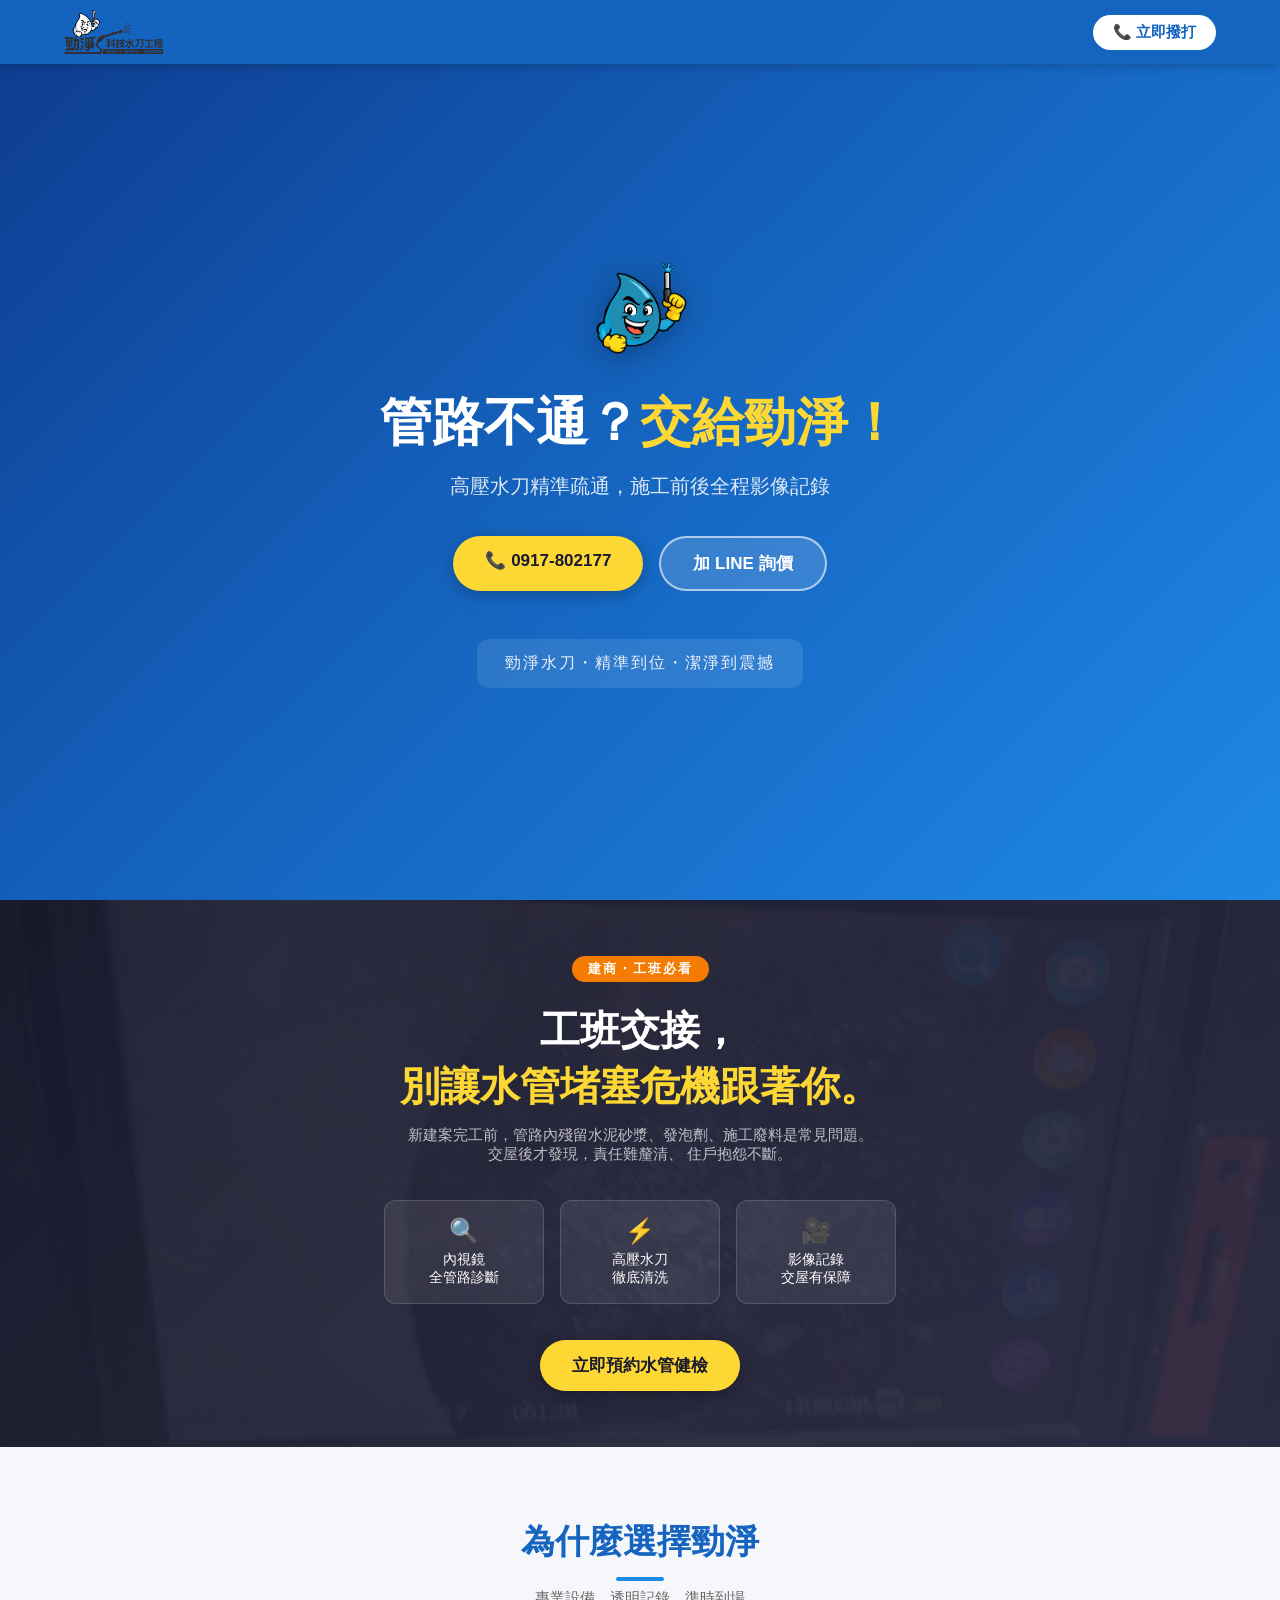
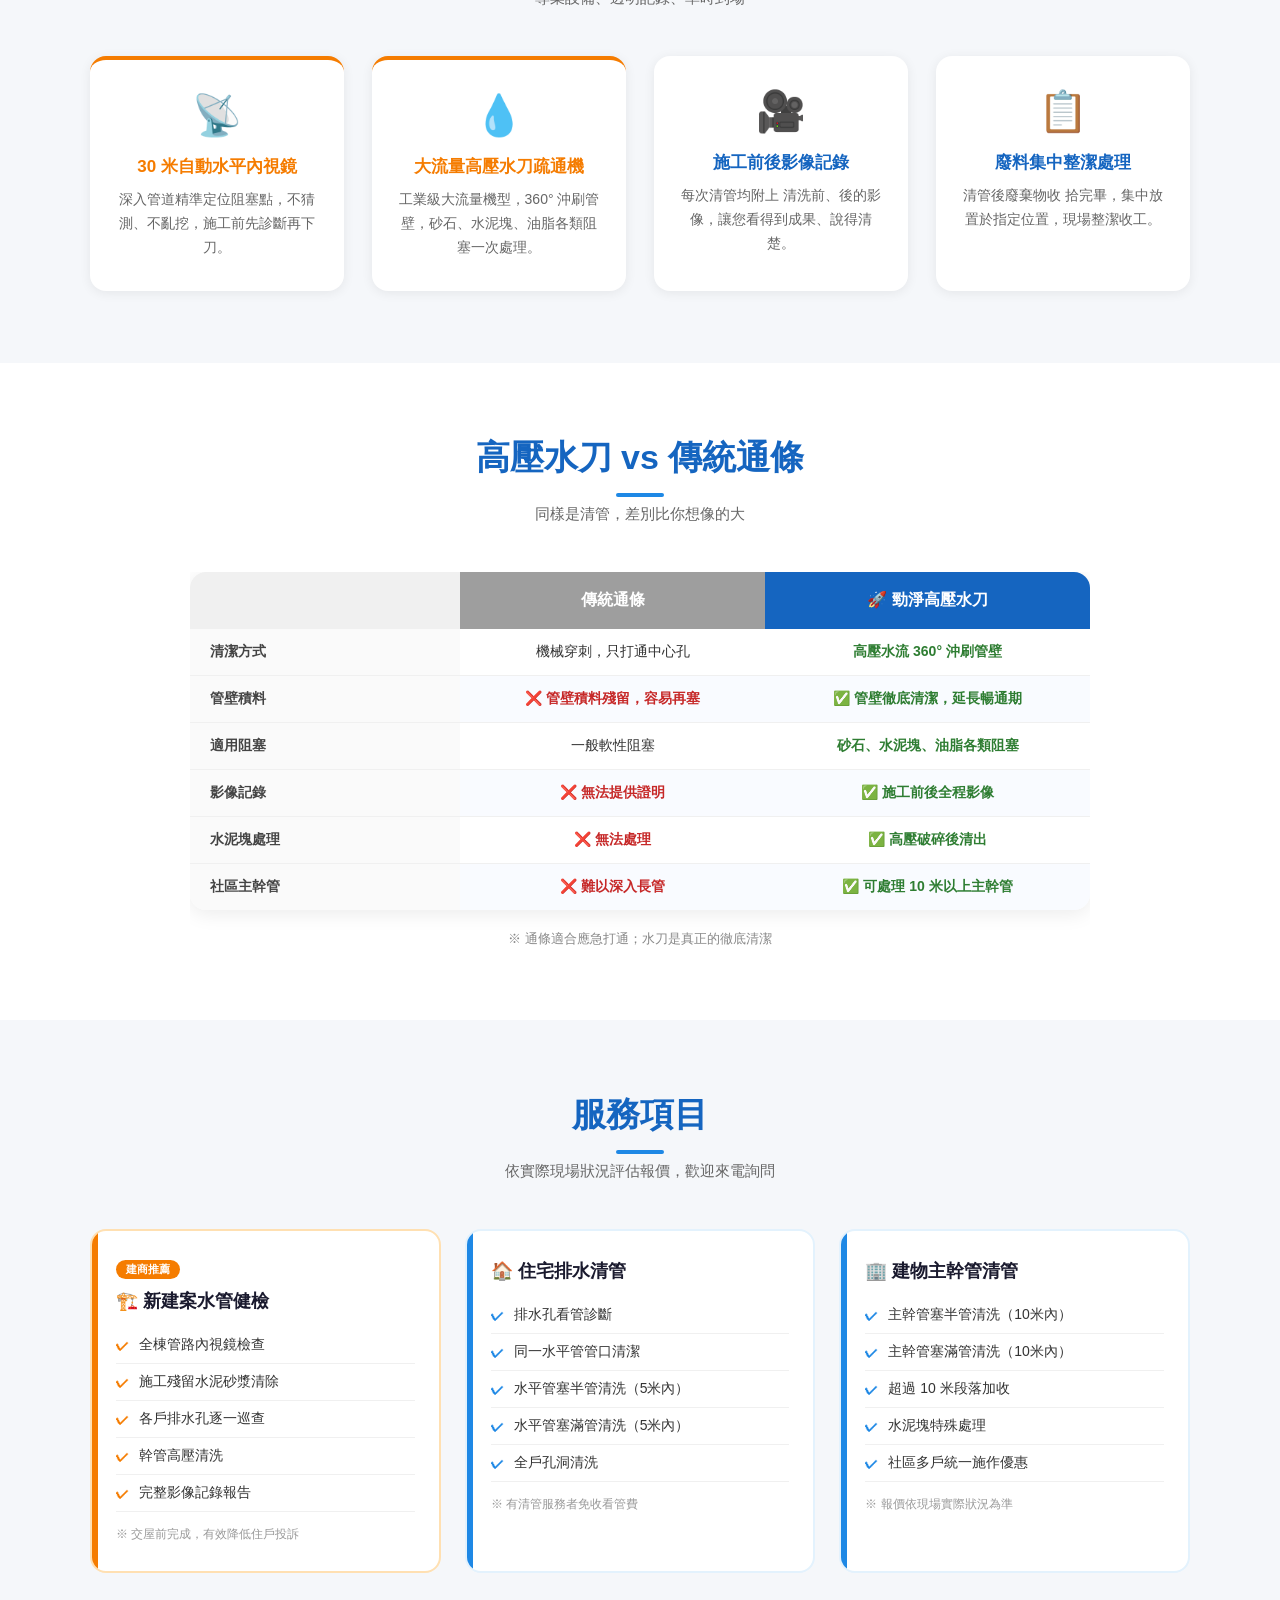
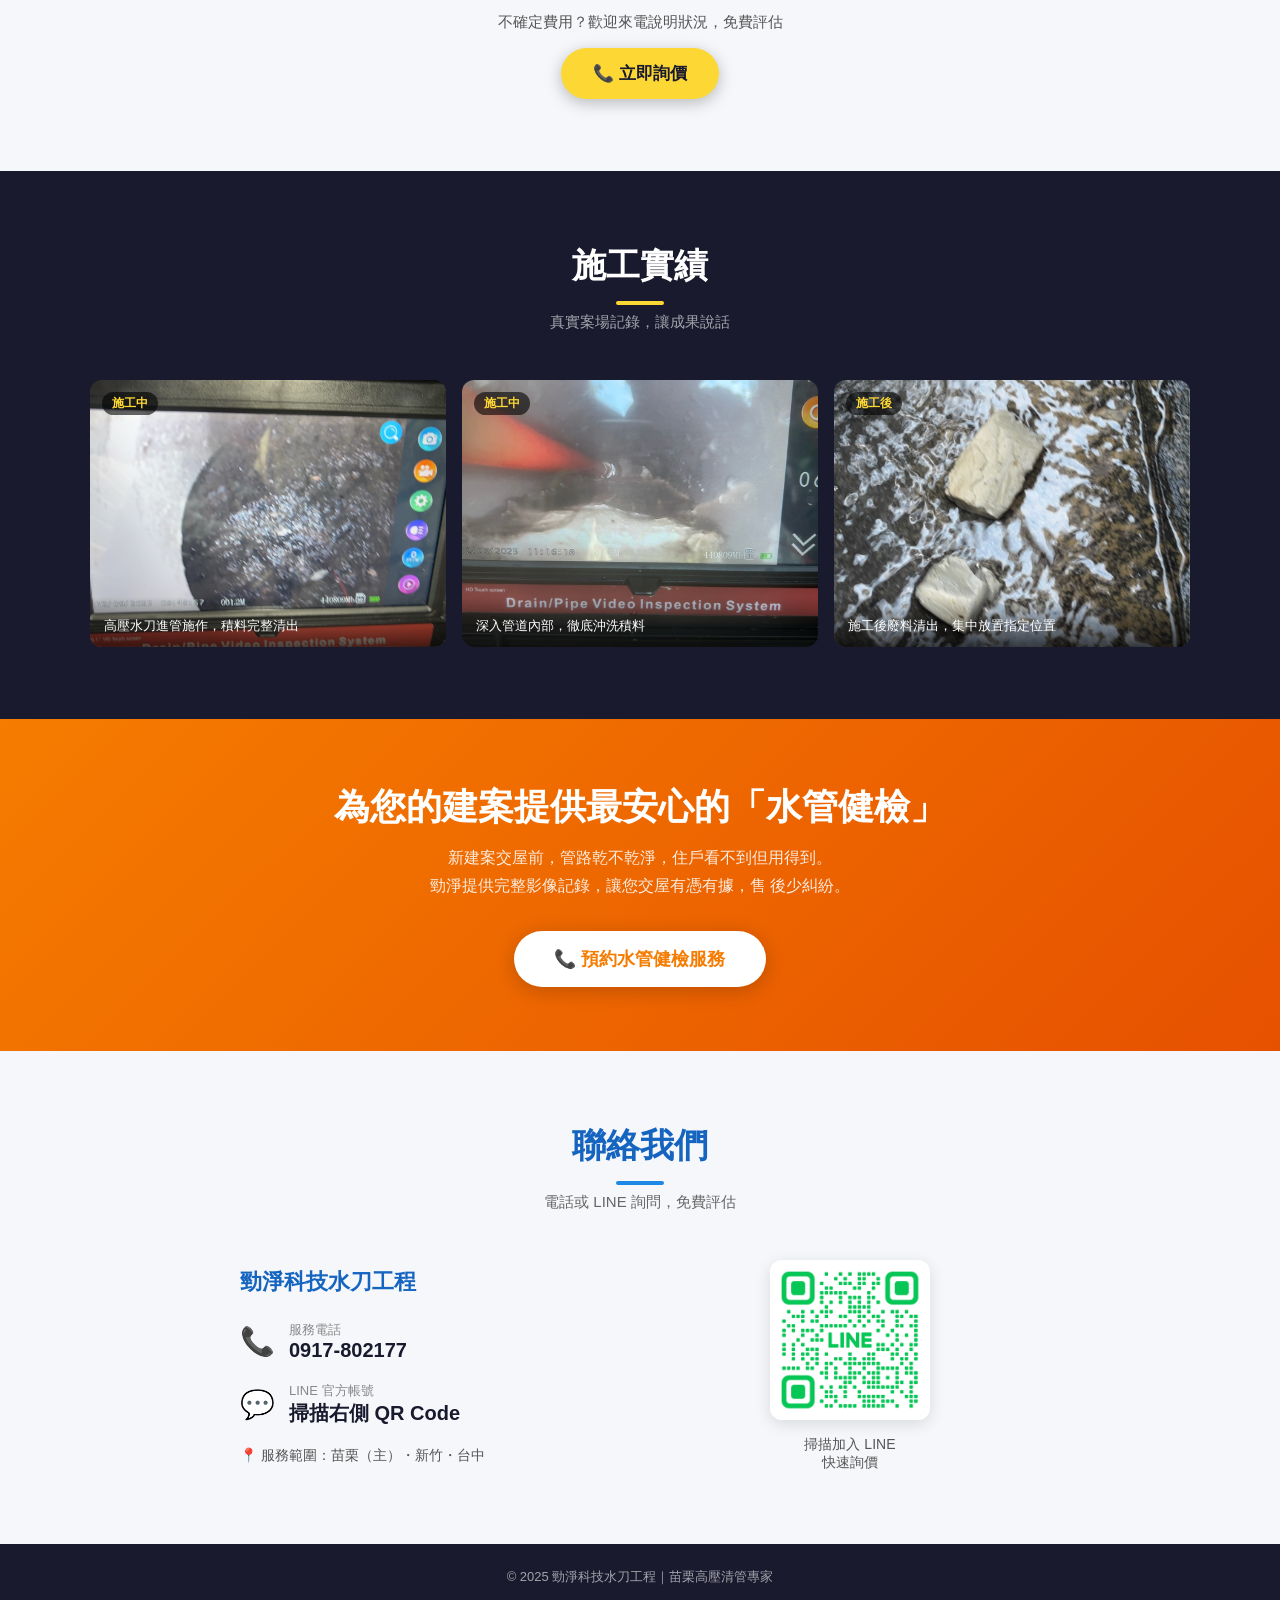
==== index.html @ ba12bff6 "Update index.html" ====
<!DOCTYPE html>
  <html lang="zh-TW">
  <head>
  <meta charset="UTF-8">
  <meta name="viewport" content="width=device-width, initial-scale=1.0">
  <title>勁淨科技水刀工程｜苗栗高壓清管專家</title>
  <meta name="description" content="勁淨科技水刀工程，專業高壓水刀清管服務，服務範圍涵蓋苗栗、新竹、台
  中。施工前後影像記錄，讓您看得到成果。">
  <style>
    * { margin: 0; padding: 0; box-sizing: border-box; }
    :root {
      --blue:   #1565C0;
      --lblue:  #1E88E5;
      --orange: #F57C00;
      --dark:   #1a1a2e;
      --gray:   #f5f7fa;
      --text:   #333;
    }
    body { font-family: '微軟正黑體', 'Microsoft JhengHei', sans-serif; color: var(--text); }
    a { text-decoration: none; color: inherit; }

    /* NAV */
    nav {
      position: fixed; top: 0; width: 100%; z-index: 100;
      background: rgba(21,101,192,0.96);
      display: flex; align-items: center; justify-content: space-between;
      padding: 10px 5%;
      box-shadow: 0 2px 10px rgba(0,0,0,0.2);
    }
    nav img.nav-logo { height: 44px; }
    .nav-cta {
      background: #fff; color: var(--blue);
      font-weight: bold; font-size: 15px;
      padding: 8px 20px; border-radius: 30px;
      transition: all .2s;
    }
    .nav-cta:hover { background: #e3f2fd; }

    /* HERO */
    .hero {
      min-height: 100vh;
      background: linear-gradient(135deg, #0d3b8e 0%, #1565C0 50%, #1E88E5 100%);
      display: flex; align-items: center; justify-content: center;
      text-align: center; padding: 100px 5% 60px;
      position: relative; overflow: hidden;
    }
    .hero-content { position: relative; z-index: 1; }
    .hero img.mascot { width: 130px; margin-bottom: 20px; filter: drop-shadow(0 4px 16px
  rgba(0,0,0,0.3)); }
    .hero h1 { font-size: clamp(28px, 5vw, 52px); color: #fff; line-height: 1.3; margin-bottom: 16px;
  }
    .hero h1 span { color: #FDD835; }
    .hero p.sub { font-size: clamp(15px, 2vw, 20px); color: rgba(255,255,255,0.85); margin-bottom:
  36px; }
    .hero-btns { display: flex; gap: 16px; justify-content: center; flex-wrap: wrap; }
    .btn-primary {
      background: #FDD835; color: #1a1a2e;
      font-size: 17px; font-weight: bold;
      padding: 14px 32px; border-radius: 40px;
      box-shadow: 0 4px 16px rgba(0,0,0,0.25);
      transition: transform .2s;
      display: inline-block;
    }
    .btn-primary:hover { transform: translateY(-2px); }
    .btn-secondary {
      background: rgba(255,255,255,0.15); color: #fff;
      border: 2px solid rgba(255,255,255,0.6);
      font-size: 17px; font-weight: bold;
      padding: 14px 32px; border-radius: 40px;
      backdrop-filter: blur(4px);
      transition: background .2s;
      display: inline-block;
    }
    .btn-secondary:hover { background: rgba(255,255,255,0.25); }
    .slogan-bar {
      margin-top: 48px;
      background: rgba(255,255,255,0.1);
      border-radius: 12px; padding: 14px 28px;
      display: inline-block;
      font-size: 16px; color: rgba(255,255,255,0.9);
      letter-spacing: 2px;
    }

    /* ALERT BANNER */
    .alert-banner {
      background: linear-gradient(135deg, #1a1a2e 0%, #2d2d44 100%);
      padding: 56px 5%;
      text-align: center;
      position: relative; overflow: hidden;
    }
    .alert-banner::before {
      content: '';
      position: absolute; inset: 0;
      background: url('case3.jpg') center/cover no-repeat;
      opacity: 0.06;
    }
    .alert-inner { position: relative; z-index: 1; }
    .alert-tag {
      display: inline-block;
      background: var(--orange); color: #fff;
      font-size: 13px; font-weight: bold;
      padding: 4px 16px; border-radius: 20px;
      letter-spacing: 2px; margin-bottom: 20px;
    }
    .alert-banner h2 { font-size: clamp(22px, 4vw, 40px); color: #fff; line-height: 1.4;
  margin-bottom: 12px; }
    .alert-banner h2 em { color: #FDD835; font-style: normal; }
    .alert-banner p { color: rgba(255,255,255,0.7); font-size: 15px; margin-bottom: 36px; }
    .alert-steps { display: flex; justify-content: center; flex-wrap: wrap; gap: 16px; margin-bottom:
  36px; }
    .alert-step {
      background: rgba(255,255,255,0.08);
      border: 1px solid rgba(255,255,255,0.15);
      border-radius: 12px; padding: 16px 24px;
      color: #fff; font-size: 14px; min-width: 160px;
    }
    .alert-step .step-num { font-size: 24px; margin-bottom: 6px; }

    /* SECTION COMMON */
    section { padding: 72px 5%; }
    .section-title { text-align: center; margin-bottom: 48px; }
    .section-title h2 { font-size: clamp(22px, 3vw, 34px); color: var(--blue); }
    .section-title p { color: #666; margin-top: 8px; font-size: 15px; }
    .section-title h2::after {
      content: ''; display: block;
      width: 48px; height: 4px;
      background: var(--lblue); border-radius: 2px;
      margin: 12px auto 0;
    }

    /* FEATURES */
    .features { background: var(--gray); }
    .feat-grid { display: grid; grid-template-columns: repeat(auto-fit, minmax(220px, 1fr)); gap:
  28px; max-width: 1100px; margin: 0 auto; }
    .feat-card {
      background: #fff; border-radius: 16px;
      padding: 32px 24px; text-align: center;
      box-shadow: 0 2px 12px rgba(0,0,0,0.07);
      transition: transform .2s;
    }
    .feat-card:hover { transform: translateY(-4px); }
    .feat-icon { font-size: 40px; margin-bottom: 16px; }
    .feat-card h3 { font-size: 17px; color: var(--blue); margin-bottom: 10px; }
    .feat-card p { font-size: 14px; color: #666; line-height: 1.7; }
    .feat-card.equip { border-top: 4px solid var(--orange); }
    .feat-card.equip h3 { color: var(--orange); }

    /* COMPARISON */
    .comparison { background: #fff; }
    .compare-wrap { max-width: 900px; margin: 0 auto; overflow-x: auto; }
    .compare-table { width: 100%; border-collapse: collapse; border-radius: 16px; overflow: hidden;
  box-shadow: 0 4px 20px rgba(0,0,0,0.08); }
    .compare-table th { padding: 18px 20px; font-size: 16px; text-align: center; }
    .compare-table th:first-child { background: #f0f0f0; color: #555; width: 30%; }
    .compare-table th.th-old { background: #9E9E9E; color: #fff; }
    .compare-table th.th-new { background: var(--blue); color: #fff; }
    .compare-table td { padding: 14px 20px; font-size: 14px; text-align: center; border-bottom: 1px
  solid #f0f0f0; }
    .compare-table td:first-child { text-align: left; font-weight: bold; color: #444; background:
  #fafafa; }
    .compare-table tr:last-child td { border-bottom: none; }
    .compare-table tr:nth-child(even) td:not(:first-child) { background: #f9fbff; }
    .badge-bad  { color: #c62828; font-weight: bold; }
    .badge-good { color: #2e7d32; font-weight: bold; }
    .compare-note { text-align: center; margin-top: 20px; font-size: 13px; color: #888; }

    /* SERVICES */
    .services { background: var(--gray); }
    .svc-grid { display: grid; grid-template-columns: repeat(auto-fit, minmax(280px, 1fr)); gap: 24px;
   max-width: 1100px; margin: 0 auto; }
    .svc-card {
      background: #fff;
      border: 2px solid #e3f2fd; border-radius: 16px;
      padding: 28px 24px; position: relative; overflow: hidden;
    }
    .svc-card::before {
      content: ''; position: absolute; top: 0; left: 0;
      width: 6px; height: 100%; background: var(--lblue);
    }
    .svc-card.highlight::before { background: var(--orange); }
    .svc-card.highlight { border-color: #ffe0b2; }
    .svc-badge { display: inline-block; background: var(--orange); color: #fff; font-size: 11px;
  font-weight: bold; padding: 2px 10px; border-radius: 10px; margin-bottom: 10px; }
    .svc-card h3 { font-size: 18px; color: var(--dark); margin-bottom: 14px; }
    .svc-item { display: flex; align-items: center; gap: 10px; padding: 9px 0; border-bottom: 1px
  solid #f0f0f0; font-size: 14px; }
    .svc-item:last-child { border-bottom: none; }
    .svc-item::before { content: '✔'; color: var(--lblue); font-size: 13px; flex-shrink: 0; }
    .svc-card.highlight .svc-item::before { color: var(--orange); }
    .svc-note { font-size: 12px; color: #999; margin-top: 14px; }
    .svc-cta { margin-top: 40px; text-align: center; }
    .svc-cta p { color: #555; margin-bottom: 16px; font-size: 15px; }

    /* GALLERY */
    .gallery { background: var(--dark); }
    .gallery .section-title h2 { color: #fff; }
    .gallery .section-title p { color: rgba(255,255,255,0.6); }
    .gallery .section-title h2::after { background: #FDD835; }
    .gallery-grid { display: grid; grid-template-columns: repeat(auto-fit, minmax(280px, 1fr)); gap:
  16px; max-width: 1100px; margin: 0 auto; }
    .gallery-item { border-radius: 12px; overflow: hidden; position: relative; aspect-ratio: 4/3; }
    .gallery-item img { width: 100%; height: 100%; object-fit: cover; transition: transform .3s; }
    .gallery-item:hover img { transform: scale(1.04); }
    .gallery-label { position: absolute; top: 12px; left: 12px; background: rgba(0,0,0,0.6); color:
  #FDD835; font-size: 12px; font-weight: bold; padding: 3px 10px; border-radius: 12px; }
    .gallery-caption { position: absolute; bottom: 0; left: 0; right: 0; background:
  linear-gradient(transparent, rgba(0,0,0,0.72)); color: #fff; font-size: 13px; padding: 20px 14px
  12px; }

    /* BUILDER CTA */
    .builder-cta { background: linear-gradient(135deg, var(--orange) 0%, #E65100 100%); padding: 64px
  5%; text-align: center; }
    .builder-cta h2 { font-size: clamp(22px, 3vw, 36px); color: #fff; margin-bottom: 12px; }
    .builder-cta p { color: rgba(255,255,255,0.88); font-size: 16px; margin-bottom: 32px; line-height:
   1.7; }
    .btn-white { background: #fff; color: var(--orange); font-size: 18px; font-weight: bold; padding:
  16px 40px; border-radius: 40px; box-shadow: 0 4px 20px rgba(0,0,0,0.2); transition: transform .2s;
  display: inline-block; }
    .btn-white:hover { transform: translateY(-2px); }

    /* CONTACT */
    .contact { background: var(--gray); }
    .contact-wrap { max-width: 800px; margin: 0 auto; display: grid; grid-template-columns: 1fr 1fr;
  gap: 40px; align-items: center; }
    .contact-info h3 { font-size: 22px; color: var(--blue); margin-bottom: 24px; }
    .contact-row { display: flex; align-items: center; gap: 14px; margin-bottom: 20px; }
    .contact-icon { font-size: 28px; }
    .contact-label { font-size: 13px; color: #888; }
    .contact-value { font-size: 20px; font-weight: bold; color: var(--dark); }
    .contact-area { font-size: 14px; color: #555; margin-top: 4px; }
    .qr-box { text-align: center; }
    .qr-box img { width: 160px; border: 4px solid #fff; border-radius: 12px; box-shadow: 0 4px 16px
  rgba(0,0,0,0.12); }
    .qr-box p { margin-top: 12px; font-size: 14px; color: #555; }

    /* FOOTER */
    footer { background: var(--dark); color: rgba(255,255,255,0.6); text-align: center; padding: 24px
  5%; font-size: 13px; }

    @media (max-width: 600px) {
      .contact-wrap { grid-template-columns: 1fr; text-align: center; }
      .contact-row { justify-content: center; }
      .alert-steps { flex-direction: column; align-items: center; }
    }
  </style>
  </head>
  <body>

  <nav>
    <img src="logo.png" alt="勁淨科技" class="nav-logo">
    <a href="tel:0917802177" class="nav-cta">📞 立即撥打</a>
  </nav>

  <section class="hero">
    <div class="hero-content">
      <img src="mascot.png" alt="勁淨吉祥物" class="mascot">
      <h1>管路不通？<span>交給勁淨！</span></h1>
      <p class="sub">高壓水刀精準疏通，施工前後全程影像記錄</p>
      <div class="hero-btns">
        <a href="tel:0917802177" class="btn-primary">📞 0917-802177</a>
        <a href="https://line.me/ti/p/~@jinjing" class="btn-secondary">加 LINE 詢價</a>
      </div>
      <div class="slogan-bar">勁淨水刀・精準到位・潔淨到震撼</div>
    </div>
  </section>

  <div class="alert-banner">
    <div class="alert-inner">
      <div class="alert-tag">建商・工班必看</div>
      <h2>工班交接，<br><em>別讓水管堵塞危機跟著你。</em></h2>
      <p>新建案完工前，管路內殘留水泥砂漿、發泡劑、施工廢料是常見問題。<br>交屋後才發現，責任難釐清、
  住戶抱怨不斷。</p>
      <div class="alert-steps">
        <div class="alert-step"><div class="step-num">🔍</div><div>內視鏡<br>全管路診斷</div></div>
        <div class="alert-step"><div class="step-num">⚡</div><div>高壓水刀<br>徹底清洗</div></div>
        <div class="alert-step"><div class="step-num">🎥</div><div>影像記錄<br>交屋有保障</div></div>
      </div>
      <a href="tel:0917802177" class="btn-primary">立即預約水管健檢</a>
    </div>
  </div>

  <section class="features">
    <div class="section-title"><h2>為什麼選擇勁淨</h2><p>專業設備、透明記錄、準時到場</p></div>
    <div class="feat-grid">
      <div class="feat-card equip"><div class="feat-icon">📡</div><h3>30
  米自動水平內視鏡</h3><p>深入管道精準定位阻塞點，不猜測、不亂挖，施工前先診斷再下刀。</p></div>
      <div class="feat-card equip"><div
  class="feat-icon">💧</div><h3>大流量高壓水刀疏通機</h3><p>工業級大流量機型，360°
  沖刷管壁，砂石、水泥塊、油脂各類阻塞一次處理。</p></div>
      <div class="feat-card"><div class="feat-icon">🎥</div><h3>施工前後影像記錄</h3><p>每次清管均附上
  清洗前、後的影像，讓您看得到成果、說得清楚。</p></div>
      <div class="feat-card"><div class="feat-icon">📋</div><h3>廢料集中整潔處理</h3><p>清管後廢棄物收
  拾完畢，集中放置於指定位置，現場整潔收工。</p></div>
    </div>
  </section>

  <section class="comparison">
    <div class="section-title"><h2>高壓水刀 vs 傳統通條</h2><p>同樣是清管，差別比你想像的大</p></div>
    <div class="compare-wrap">
      <table class="compare-table">
        <thead>
          <tr><th></th><th class="th-old">傳統通條</th><th class="th-new">🚀 勁淨高壓水刀</th></tr>
        </thead>
        <tbody>
          <tr><td>清潔方式</td><td>機械穿刺，只打通中心孔</td><td class="badge-good">高壓水流 360°
  沖刷管壁</td></tr>
          <tr><td>管壁積料</td><td class="badge-bad">❌ 管壁積料殘留，容易再塞</td><td
  class="badge-good">✅ 管壁徹底清潔，延長暢通期</td></tr>
          <tr><td>適用阻塞</td><td>一般軟性阻塞</td><td
  class="badge-good">砂石、水泥塊、油脂各類阻塞</td></tr>
          <tr><td>影像記錄</td><td class="badge-bad">❌ 無法提供證明</td><td class="badge-good">✅
  施工前後全程影像</td></tr>
          <tr><td>水泥塊處理</td><td class="badge-bad">❌ 無法處理</td><td class="badge-good">✅
  高壓破碎後清出</td></tr>
          <tr><td>社區主幹管</td><td class="badge-bad">❌ 難以深入長管</td><td class="badge-good">✅
  可處理 10 米以上主幹管</td></tr>
        </tbody>
      </table>
      <p class="compare-note">※ 通條適合應急打通；水刀是真正的徹底清潔</p>
    </div>
  </section>

  <section class="services">
    <div class="section-title"><h2>服務項目</h2><p>依實際現場狀況評估報價，歡迎來電詢問</p></div>
    <div class="svc-grid">
      <div class="svc-card highlight">
        <div class="svc-badge">建商推薦</div>
        <h3>🏗️ 新建案水管健檢</h3>
        <div class="svc-item">全棟管路內視鏡檢查</div>
        <div class="svc-item">施工殘留水泥砂漿清除</div>
        <div class="svc-item">各戶排水孔逐一巡查</div>
        <div class="svc-item">幹管高壓清洗</div>
        <div class="svc-item">完整影像記錄報告</div>
        <p class="svc-note">※ 交屋前完成，有效降低住戶投訴</p>
      </div>
      <div class="svc-card">
        <h3>🏠 住宅排水清管</h3>
        <div class="svc-item">排水孔看管診斷</div>
        <div class="svc-item">同一水平管管口清潔</div>
        <div class="svc-item">水平管塞半管清洗（5米內）</div>
        <div class="svc-item">水平管塞滿管清洗（5米內）</div>
        <div class="svc-item">全戶孔洞清洗</div>
        <p class="svc-note">※ 有清管服務者免收看管費</p>
      </div>
      <div class="svc-card">
        <h3>🏢 建物主幹管清管</h3>
        <div class="svc-item">主幹管塞半管清洗（10米內）</div>
        <div class="svc-item">主幹管塞滿管清洗（10米內）</div>
        <div class="svc-item">超過 10 米段落加收</div>
        <div class="svc-item">水泥塊特殊處理</div>
        <div class="svc-item">社區多戶統一施作優惠</div>
        <p class="svc-note">※ 報價依現場實際狀況為準</p>
      </div>
    </div>
    <div class="svc-cta">
      <p>不確定費用？歡迎來電說明狀況，免費評估</p>
      <a href="tel:0917802177" class="btn-primary">📞 立即詢價</a>
    </div>
  </section>

  <section class="gallery">
    <div class="section-title"><h2>施工實績</h2><p>真實案場記錄，讓成果說話</p></div>
    <div class="gallery-grid">
      <div class="gallery-item"><img src="case3.jpg" alt="高壓清管施工"><div
  class="gallery-label">施工中</div><div
  class="gallery-caption">高壓水刀進管施作，積料完整清出</div></div>
      <div class="gallery-item"><img src="case4.jpg" alt="管道施工"><div
  class="gallery-label">施工中</div><div
  class="gallery-caption">深入管道內部，徹底沖洗積料</div></div>
      <div class="gallery-item"><img src="case5.jpg" alt="清出廢料"><div
  class="gallery-label">施工後</div><div
  class="gallery-caption">施工後廢料清出，集中放置指定位置</div></div>
    </div>
  </section>

  <div class="builder-cta">
    <h2>為您的建案提供最安心的「水管健檢」</h2>
    <p>新建案交屋前，管路乾不乾淨，住戶看不到但用得到。<br>勁淨提供完整影像記錄，讓您交屋有憑有據，售
  後少糾紛。</p>
    <a href="tel:0917802177" class="btn-white">📞 預約水管健檢服務</a>
  </div>

  <section class="contact">
    <div class="section-title"><h2>聯絡我們</h2><p>電話或 LINE 詢問，免費評估</p></div>
    <div class="contact-wrap">
      <div class="contact-info">
        <h3>勁淨科技水刀工程</h3>
        <div class="contact-row"><div class="contact-icon">📞</div><div><div
  class="contact-label">服務電話</div><a href="tel:0917802177"><div
  class="contact-value">0917-802177</div></a></div></div>
        <div class="contact-row"><div class="contact-icon">💬</div><div><div
  class="contact-label">LINE 官方帳號</div><div class="contact-value">掃描右側 QR
  Code</div></div></div>
        <div class="contact-area">📍 服務範圍：苗栗（主）・新竹・台中</div>
      </div>
      <div class="qr-box">
        <img src="line_qr.png" alt="LINE QR Code">
        <p>掃描加入 LINE<br>快速詢價</p>
      </div>
    </div>
  </section>

  <footer>
    <p>© 2025 勁淨科技水刀工程｜苗栗高壓清管專家</p>
  </footer>

  </body>
  </html>
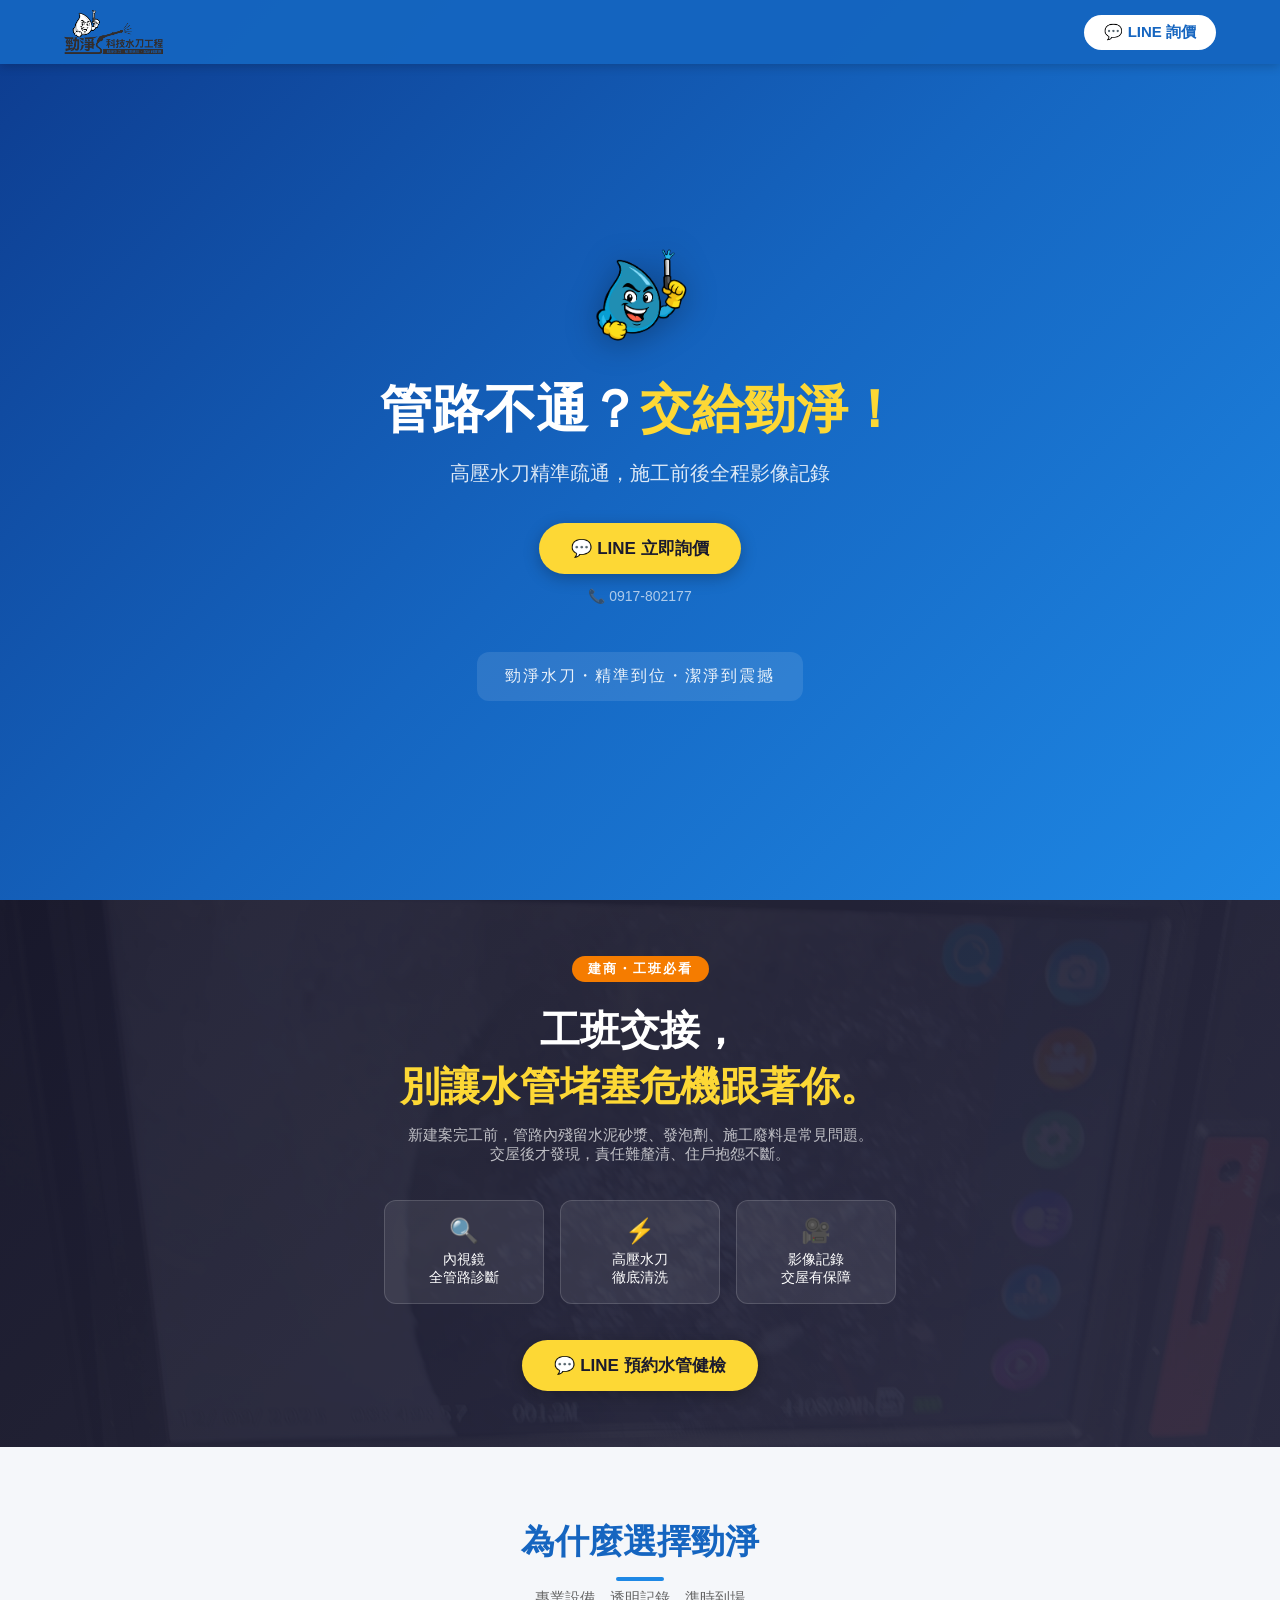
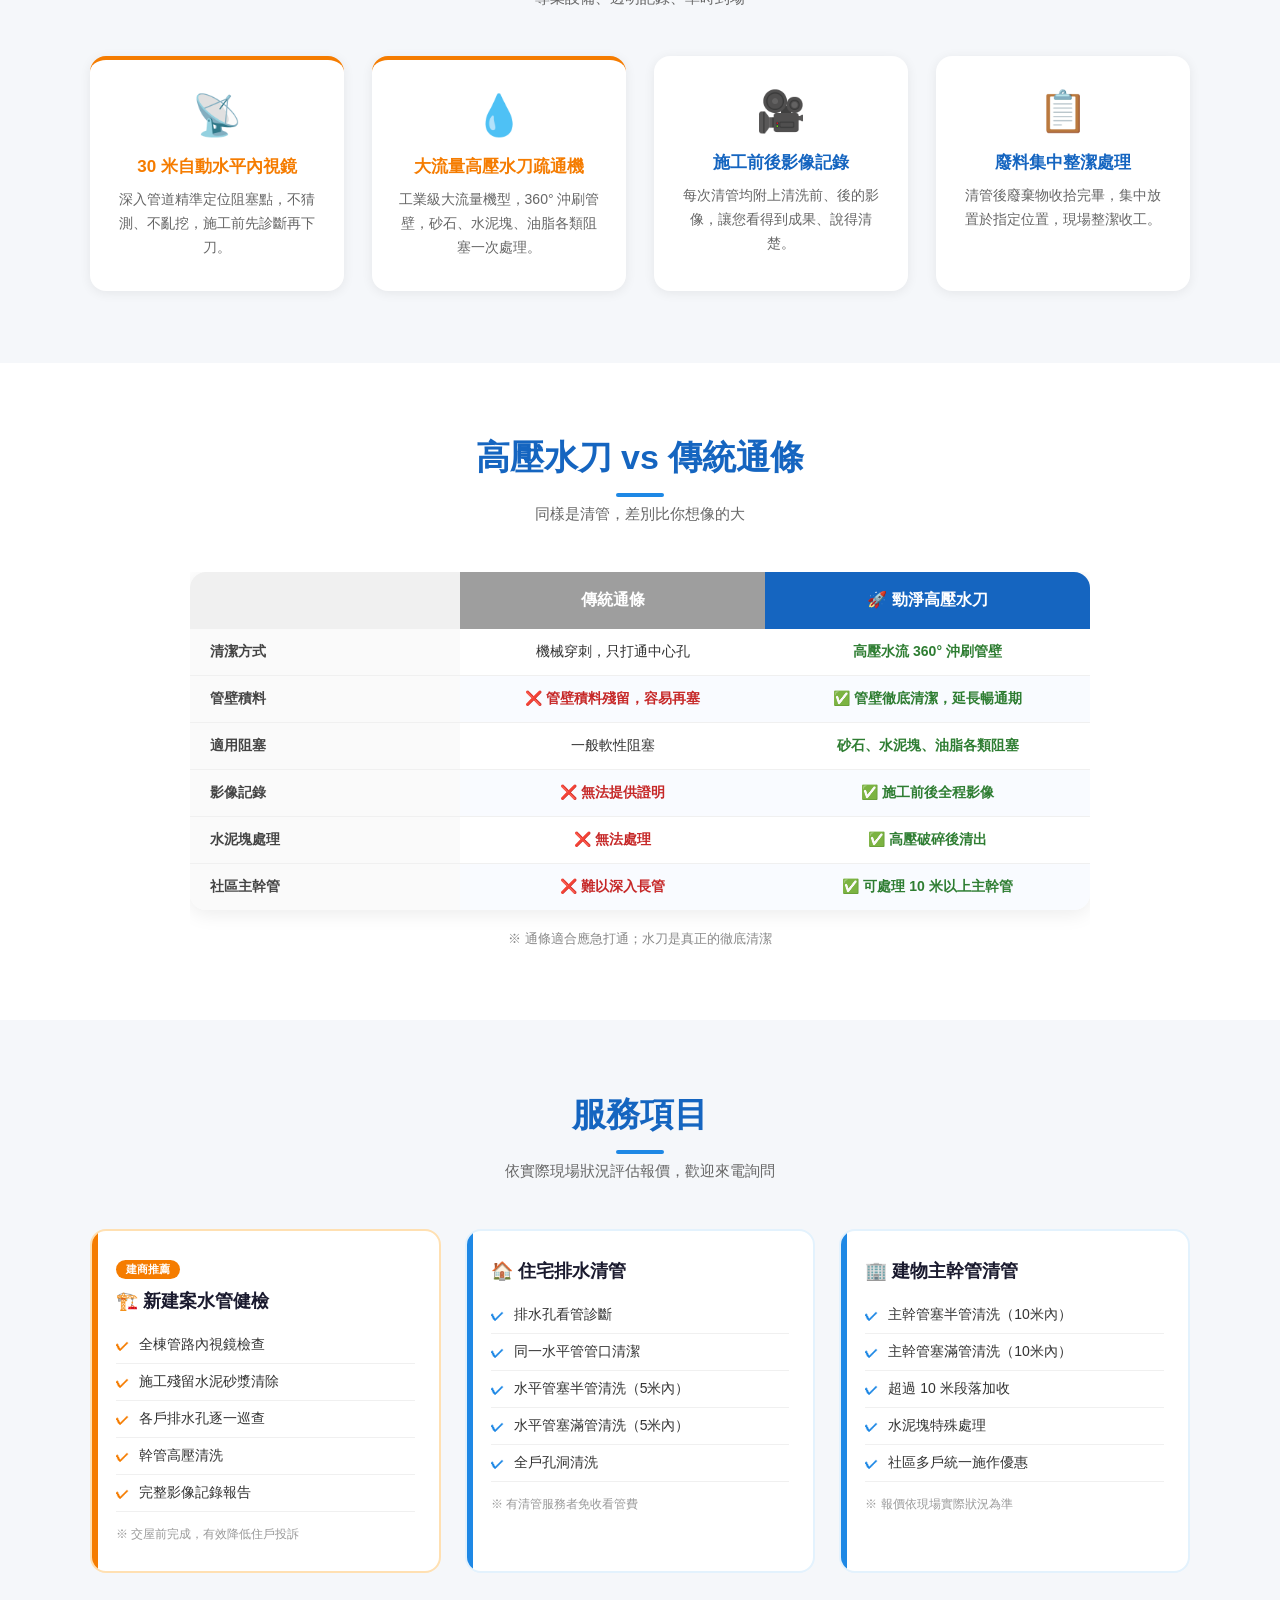
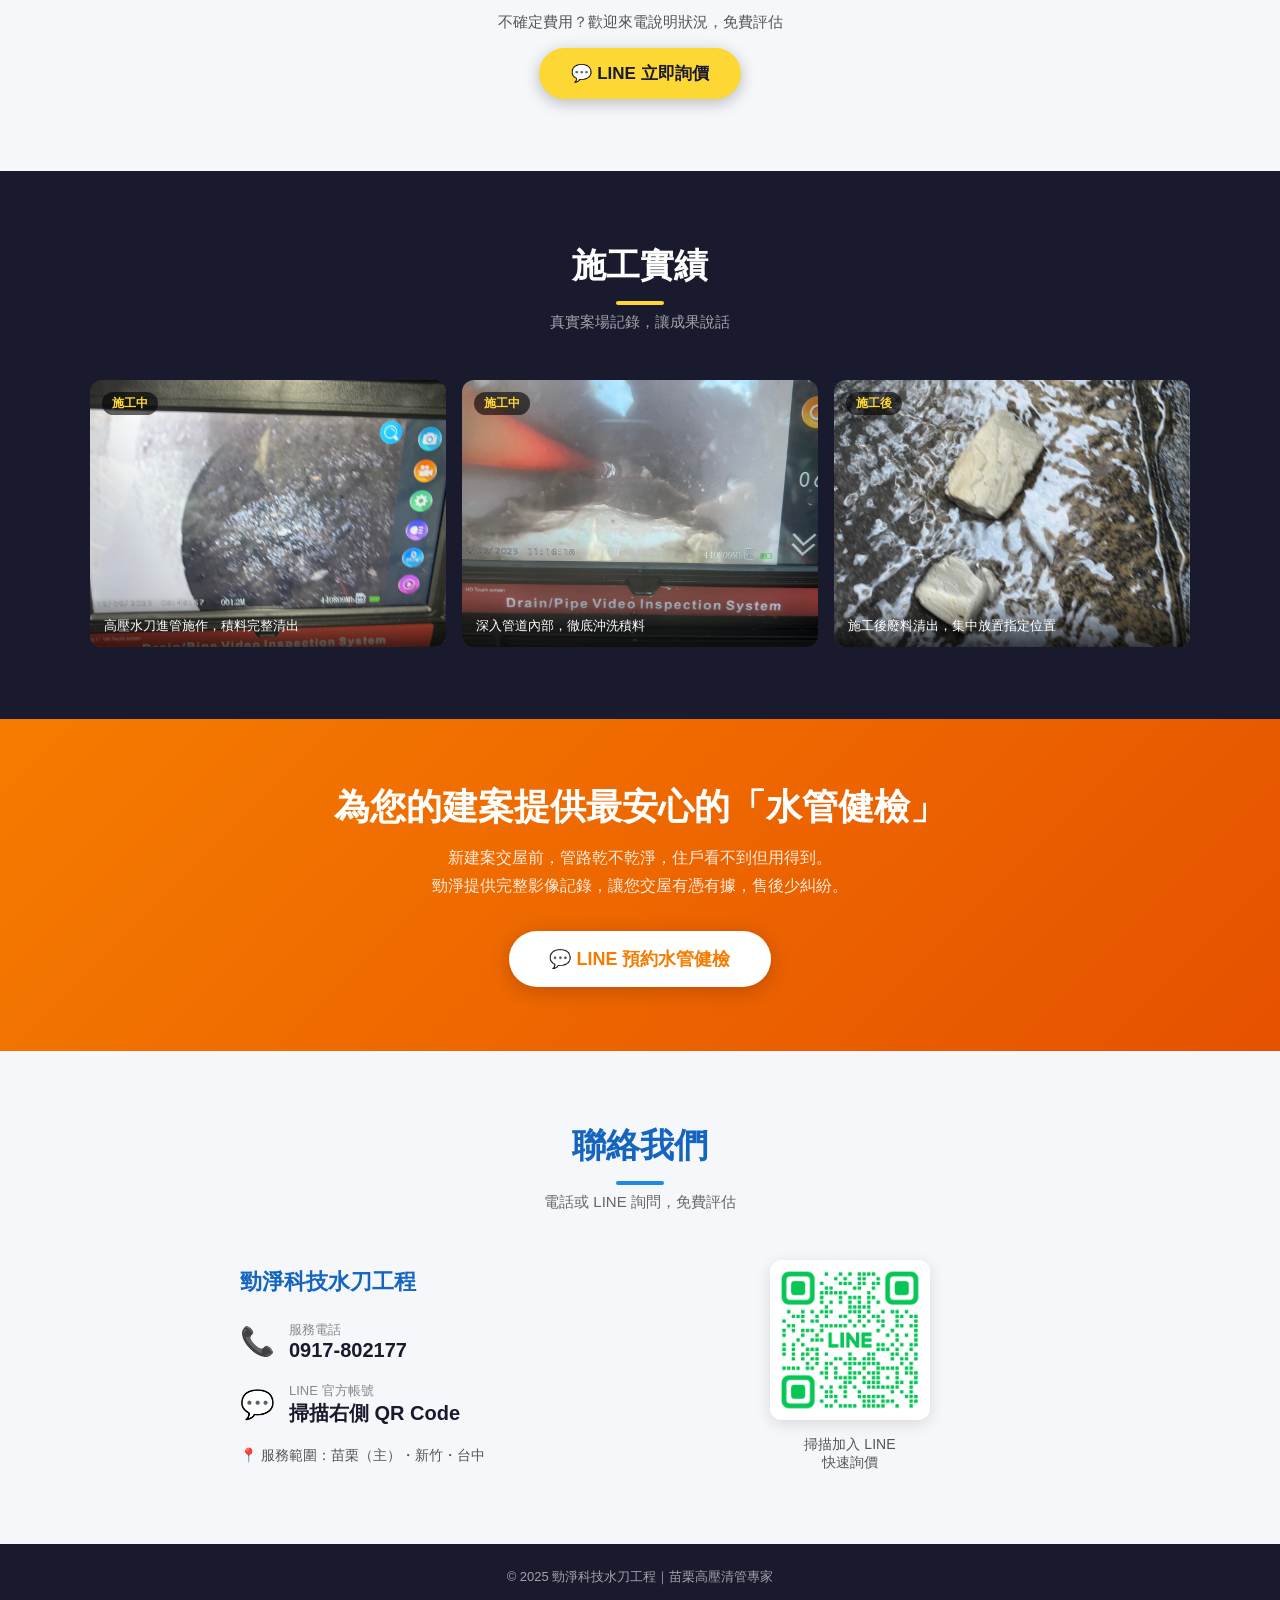
==== commit e216bf00: "Add files via upload" ====
--- a/index.html
+++ b/index.html
@@ -1,408 +1,498 @@
 <!DOCTYPE html>
-  <html lang="zh-TW">
-  <head>
-  <meta charset="UTF-8">
-  <meta name="viewport" content="width=device-width, initial-scale=1.0">
-  <title>勁淨科技水刀工程｜苗栗高壓清管專家</title>
-  <meta name="description" content="勁淨科技水刀工程，專業高壓水刀清管服務，服務範圍涵蓋苗栗、新竹、台
-  中。施工前後影像記錄，讓您看得到成果。">
-  <style>
-    * { margin: 0; padding: 0; box-sizing: border-box; }
-    :root {
-      --blue:   #1565C0;
-      --lblue:  #1E88E5;
-      --orange: #F57C00;
-      --dark:   #1a1a2e;
-      --gray:   #f5f7fa;
-      --text:   #333;
-    }
-    body { font-family: '微軟正黑體', 'Microsoft JhengHei', sans-serif; color: var(--text); }
-    a { text-decoration: none; color: inherit; }
-
-    /* NAV */
-    nav {
-      position: fixed; top: 0; width: 100%; z-index: 100;
-      background: rgba(21,101,192,0.96);
-      display: flex; align-items: center; justify-content: space-between;
-      padding: 10px 5%;
-      box-shadow: 0 2px 10px rgba(0,0,0,0.2);
-    }
-    nav img.nav-logo { height: 44px; }
-    .nav-cta {
-      background: #fff; color: var(--blue);
-      font-weight: bold; font-size: 15px;
-      padding: 8px 20px; border-radius: 30px;
-      transition: all .2s;
-    }
-    .nav-cta:hover { background: #e3f2fd; }
-
-    /* HERO */
-    .hero {
-      min-height: 100vh;
-      background: linear-gradient(135deg, #0d3b8e 0%, #1565C0 50%, #1E88E5 100%);
-      display: flex; align-items: center; justify-content: center;
-      text-align: center; padding: 100px 5% 60px;
-      position: relative; overflow: hidden;
-    }
-    .hero-content { position: relative; z-index: 1; }
-    .hero img.mascot { width: 130px; margin-bottom: 20px; filter: drop-shadow(0 4px 16px
-  rgba(0,0,0,0.3)); }
-    .hero h1 { font-size: clamp(28px, 5vw, 52px); color: #fff; line-height: 1.3; margin-bottom: 16px;
-  }
-    .hero h1 span { color: #FDD835; }
-    .hero p.sub { font-size: clamp(15px, 2vw, 20px); color: rgba(255,255,255,0.85); margin-bottom:
-  36px; }
-    .hero-btns { display: flex; gap: 16px; justify-content: center; flex-wrap: wrap; }
-    .btn-primary {
-      background: #FDD835; color: #1a1a2e;
-      font-size: 17px; font-weight: bold;
-      padding: 14px 32px; border-radius: 40px;
-      box-shadow: 0 4px 16px rgba(0,0,0,0.25);
-      transition: transform .2s;
-      display: inline-block;
-    }
-    .btn-primary:hover { transform: translateY(-2px); }
-    .btn-secondary {
-      background: rgba(255,255,255,0.15); color: #fff;
-      border: 2px solid rgba(255,255,255,0.6);
-      font-size: 17px; font-weight: bold;
-      padding: 14px 32px; border-radius: 40px;
-      backdrop-filter: blur(4px);
-      transition: background .2s;
-      display: inline-block;
-    }
-    .btn-secondary:hover { background: rgba(255,255,255,0.25); }
-    .slogan-bar {
-      margin-top: 48px;
-      background: rgba(255,255,255,0.1);
-      border-radius: 12px; padding: 14px 28px;
-      display: inline-block;
-      font-size: 16px; color: rgba(255,255,255,0.9);
-      letter-spacing: 2px;
-    }
-
-    /* ALERT BANNER */
-    .alert-banner {
-      background: linear-gradient(135deg, #1a1a2e 0%, #2d2d44 100%);
-      padding: 56px 5%;
-      text-align: center;
-      position: relative; overflow: hidden;
-    }
-    .alert-banner::before {
-      content: '';
-      position: absolute; inset: 0;
-      background: url('case3.jpg') center/cover no-repeat;
-      opacity: 0.06;
-    }
-    .alert-inner { position: relative; z-index: 1; }
-    .alert-tag {
-      display: inline-block;
-      background: var(--orange); color: #fff;
-      font-size: 13px; font-weight: bold;
-      padding: 4px 16px; border-radius: 20px;
-      letter-spacing: 2px; margin-bottom: 20px;
-    }
-    .alert-banner h2 { font-size: clamp(22px, 4vw, 40px); color: #fff; line-height: 1.4;
-  margin-bottom: 12px; }
-    .alert-banner h2 em { color: #FDD835; font-style: normal; }
-    .alert-banner p { color: rgba(255,255,255,0.7); font-size: 15px; margin-bottom: 36px; }
-    .alert-steps { display: flex; justify-content: center; flex-wrap: wrap; gap: 16px; margin-bottom:
-  36px; }
-    .alert-step {
-      background: rgba(255,255,255,0.08);
-      border: 1px solid rgba(255,255,255,0.15);
-      border-radius: 12px; padding: 16px 24px;
-      color: #fff; font-size: 14px; min-width: 160px;
-    }
-    .alert-step .step-num { font-size: 24px; margin-bottom: 6px; }
-
-    /* SECTION COMMON */
-    section { padding: 72px 5%; }
-    .section-title { text-align: center; margin-bottom: 48px; }
-    .section-title h2 { font-size: clamp(22px, 3vw, 34px); color: var(--blue); }
-    .section-title p { color: #666; margin-top: 8px; font-size: 15px; }
-    .section-title h2::after {
-      content: ''; display: block;
-      width: 48px; height: 4px;
-      background: var(--lblue); border-radius: 2px;
-      margin: 12px auto 0;
-    }
-
-    /* FEATURES */
-    .features { background: var(--gray); }
-    .feat-grid { display: grid; grid-template-columns: repeat(auto-fit, minmax(220px, 1fr)); gap:
-  28px; max-width: 1100px; margin: 0 auto; }
-    .feat-card {
-      background: #fff; border-radius: 16px;
-      padding: 32px 24px; text-align: center;
-      box-shadow: 0 2px 12px rgba(0,0,0,0.07);
-      transition: transform .2s;
-    }
-    .feat-card:hover { transform: translateY(-4px); }
-    .feat-icon { font-size: 40px; margin-bottom: 16px; }
-    .feat-card h3 { font-size: 17px; color: var(--blue); margin-bottom: 10px; }
-    .feat-card p { font-size: 14px; color: #666; line-height: 1.7; }
-    .feat-card.equip { border-top: 4px solid var(--orange); }
-    .feat-card.equip h3 { color: var(--orange); }
-
-    /* COMPARISON */
-    .comparison { background: #fff; }
-    .compare-wrap { max-width: 900px; margin: 0 auto; overflow-x: auto; }
-    .compare-table { width: 100%; border-collapse: collapse; border-radius: 16px; overflow: hidden;
-  box-shadow: 0 4px 20px rgba(0,0,0,0.08); }
-    .compare-table th { padding: 18px 20px; font-size: 16px; text-align: center; }
-    .compare-table th:first-child { background: #f0f0f0; color: #555; width: 30%; }
-    .compare-table th.th-old { background: #9E9E9E; color: #fff; }
-    .compare-table th.th-new { background: var(--blue); color: #fff; }
-    .compare-table td { padding: 14px 20px; font-size: 14px; text-align: center; border-bottom: 1px
-  solid #f0f0f0; }
-    .compare-table td:first-child { text-align: left; font-weight: bold; color: #444; background:
-  #fafafa; }
-    .compare-table tr:last-child td { border-bottom: none; }
-    .compare-table tr:nth-child(even) td:not(:first-child) { background: #f9fbff; }
-    .badge-bad  { color: #c62828; font-weight: bold; }
-    .badge-good { color: #2e7d32; font-weight: bold; }
-    .compare-note { text-align: center; margin-top: 20px; font-size: 13px; color: #888; }
-
-    /* SERVICES */
-    .services { background: var(--gray); }
-    .svc-grid { display: grid; grid-template-columns: repeat(auto-fit, minmax(280px, 1fr)); gap: 24px;
-   max-width: 1100px; margin: 0 auto; }
-    .svc-card {
-      background: #fff;
-      border: 2px solid #e3f2fd; border-radius: 16px;
-      padding: 28px 24px; position: relative; overflow: hidden;
-    }
-    .svc-card::before {
-      content: ''; position: absolute; top: 0; left: 0;
-      width: 6px; height: 100%; background: var(--lblue);
-    }
-    .svc-card.highlight::before { background: var(--orange); }
-    .svc-card.highlight { border-color: #ffe0b2; }
-    .svc-badge { display: inline-block; background: var(--orange); color: #fff; font-size: 11px;
-  font-weight: bold; padding: 2px 10px; border-radius: 10px; margin-bottom: 10px; }
-    .svc-card h3 { font-size: 18px; color: var(--dark); margin-bottom: 14px; }
-    .svc-item { display: flex; align-items: center; gap: 10px; padding: 9px 0; border-bottom: 1px
-  solid #f0f0f0; font-size: 14px; }
-    .svc-item:last-child { border-bottom: none; }
-    .svc-item::before { content: '✔'; color: var(--lblue); font-size: 13px; flex-shrink: 0; }
-    .svc-card.highlight .svc-item::before { color: var(--orange); }
-    .svc-note { font-size: 12px; color: #999; margin-top: 14px; }
-    .svc-cta { margin-top: 40px; text-align: center; }
-    .svc-cta p { color: #555; margin-bottom: 16px; font-size: 15px; }
-
-    /* GALLERY */
-    .gallery { background: var(--dark); }
-    .gallery .section-title h2 { color: #fff; }
-    .gallery .section-title p { color: rgba(255,255,255,0.6); }
-    .gallery .section-title h2::after { background: #FDD835; }
-    .gallery-grid { display: grid; grid-template-columns: repeat(auto-fit, minmax(280px, 1fr)); gap:
-  16px; max-width: 1100px; margin: 0 auto; }
-    .gallery-item { border-radius: 12px; overflow: hidden; position: relative; aspect-ratio: 4/3; }
-    .gallery-item img { width: 100%; height: 100%; object-fit: cover; transition: transform .3s; }
-    .gallery-item:hover img { transform: scale(1.04); }
-    .gallery-label { position: absolute; top: 12px; left: 12px; background: rgba(0,0,0,0.6); color:
-  #FDD835; font-size: 12px; font-weight: bold; padding: 3px 10px; border-radius: 12px; }
-    .gallery-caption { position: absolute; bottom: 0; left: 0; right: 0; background:
-  linear-gradient(transparent, rgba(0,0,0,0.72)); color: #fff; font-size: 13px; padding: 20px 14px
-  12px; }
-
-    /* BUILDER CTA */
-    .builder-cta { background: linear-gradient(135deg, var(--orange) 0%, #E65100 100%); padding: 64px
-  5%; text-align: center; }
-    .builder-cta h2 { font-size: clamp(22px, 3vw, 36px); color: #fff; margin-bottom: 12px; }
-    .builder-cta p { color: rgba(255,255,255,0.88); font-size: 16px; margin-bottom: 32px; line-height:
-   1.7; }
-    .btn-white { background: #fff; color: var(--orange); font-size: 18px; font-weight: bold; padding:
-  16px 40px; border-radius: 40px; box-shadow: 0 4px 20px rgba(0,0,0,0.2); transition: transform .2s;
-  display: inline-block; }
-    .btn-white:hover { transform: translateY(-2px); }
-
-    /* CONTACT */
-    .contact { background: var(--gray); }
-    .contact-wrap { max-width: 800px; margin: 0 auto; display: grid; grid-template-columns: 1fr 1fr;
-  gap: 40px; align-items: center; }
-    .contact-info h3 { font-size: 22px; color: var(--blue); margin-bottom: 24px; }
-    .contact-row { display: flex; align-items: center; gap: 14px; margin-bottom: 20px; }
-    .contact-icon { font-size: 28px; }
-    .contact-label { font-size: 13px; color: #888; }
-    .contact-value { font-size: 20px; font-weight: bold; color: var(--dark); }
-    .contact-area { font-size: 14px; color: #555; margin-top: 4px; }
-    .qr-box { text-align: center; }
-    .qr-box img { width: 160px; border: 4px solid #fff; border-radius: 12px; box-shadow: 0 4px 16px
-  rgba(0,0,0,0.12); }
-    .qr-box p { margin-top: 12px; font-size: 14px; color: #555; }
-
-    /* FOOTER */
-    footer { background: var(--dark); color: rgba(255,255,255,0.6); text-align: center; padding: 24px
-  5%; font-size: 13px; }
-
-    @media (max-width: 600px) {
-      .contact-wrap { grid-template-columns: 1fr; text-align: center; }
-      .contact-row { justify-content: center; }
-      .alert-steps { flex-direction: column; align-items: center; }
-    }
-  </style>
-  </head>
-  <body>
-
-  <nav>
-    <img src="logo.png" alt="勁淨科技" class="nav-logo">
-    <a href="tel:0917802177" class="nav-cta">📞 立即撥打</a>
-  </nav>
-
-  <section class="hero">
-    <div class="hero-content">
-      <img src="mascot.png" alt="勁淨吉祥物" class="mascot">
-      <h1>管路不通？<span>交給勁淨！</span></h1>
-      <p class="sub">高壓水刀精準疏通，施工前後全程影像記錄</p>
-      <div class="hero-btns">
-        <a href="tel:0917802177" class="btn-primary">📞 0917-802177</a>
-        <a href="https://line.me/ti/p/~@jinjing" class="btn-secondary">加 LINE 詢價</a>
+<html lang="zh-TW">
+<head>
+<meta charset="UTF-8">
+<meta name="viewport" content="width=device-width, initial-scale=1.0">
+<title>勁淨科技水刀工程｜苗栗高壓清管專家</title>
+<meta name="description" content="勁淨科技水刀工程，專業高壓水刀清管服務，服務範圍涵蓋苗栗、新竹、台中。施工前後影像記錄，讓您看得到成果。">
+<style>
+  * { margin: 0; padding: 0; box-sizing: border-box; }
+  :root {
+    --blue:   #1565C0;
+    --lblue:  #1E88E5;
+    --orange: #F57C00;
+    --dark:   #1a1a2e;
+    --gray:   #f5f7fa;
+    --text:   #333;
+  }
+  body { font-family: '微軟正黑體', 'Microsoft JhengHei', sans-serif; color: var(--text); }
+  a { text-decoration: none; color: inherit; }
+
+  /* NAV */
+  nav {
+    position: fixed; top: 0; width: 100%; z-index: 100;
+    background: rgba(21,101,192,0.96);
+    display: flex; align-items: center; justify-content: space-between;
+    padding: 10px 5%;
+    box-shadow: 0 2px 10px rgba(0,0,0,0.2);
+  }
+  nav img.nav-logo { height: 44px; }
+  .nav-cta {
+    background: #fff; color: var(--blue);
+    font-weight: bold; font-size: 15px;
+    padding: 8px 20px; border-radius: 30px;
+    transition: all .2s;
+  }
+  .nav-cta:hover { background: #e3f2fd; }
+
+  /* HERO */
+  .hero {
+    min-height: 100vh;
+    background: linear-gradient(135deg, #0d3b8e 0%, #1565C0 50%, #1E88E5 100%);
+    display: flex; align-items: center; justify-content: center;
+    text-align: center; padding: 100px 5% 60px;
+    position: relative; overflow: hidden;
+  }
+  .hero-content { position: relative; z-index: 1; }
+  .hero img.mascot { width: 130px; margin-bottom: 20px; filter: drop-shadow(0 4px 16px rgba(0,0,0,0.3)); }
+  .hero h1 { font-size: clamp(28px, 5vw, 52px); color: #fff; line-height: 1.3; margin-bottom: 16px; }
+  .hero h1 span { color: #FDD835; }
+  .hero p.sub { font-size: clamp(15px, 2vw, 20px); color: rgba(255,255,255,0.85); margin-bottom: 36px; }
+  .hero-btns { display: flex; gap: 16px; justify-content: center; flex-wrap: wrap; }
+  .btn-primary {
+    background: #FDD835; color: #1a1a2e;
+    font-size: 17px; font-weight: bold;
+    padding: 14px 32px; border-radius: 40px;
+    box-shadow: 0 4px 16px rgba(0,0,0,0.25);
+    transition: transform .2s;
+    display: inline-block;
+  }
+  .btn-primary:hover { transform: translateY(-2px); }
+  .btn-secondary {
+    background: rgba(255,255,255,0.15); color: #fff;
+    border: 2px solid rgba(255,255,255,0.6);
+    font-size: 17px; font-weight: bold;
+    padding: 14px 32px; border-radius: 40px;
+    backdrop-filter: blur(4px);
+    transition: background .2s;
+    display: inline-block;
+  }
+  .btn-secondary:hover { background: rgba(255,255,255,0.25); }
+  .slogan-bar {
+    margin-top: 48px;
+    background: rgba(255,255,255,0.1);
+    border-radius: 12px; padding: 14px 28px;
+    display: inline-block;
+    font-size: 16px; color: rgba(255,255,255,0.9);
+    letter-spacing: 2px;
+  }
+
+  /* ALERT BANNER — 工班交接 */
+  .alert-banner {
+    background: linear-gradient(135deg, #1a1a2e 0%, #2d2d44 100%);
+    padding: 56px 5%;
+    text-align: center;
+    position: relative; overflow: hidden;
+  }
+  .alert-banner::before {
+    content: '';
+    position: absolute; inset: 0;
+    background: url('case3.jpg') center/cover no-repeat;
+    opacity: 0.06;
+  }
+  .alert-inner { position: relative; z-index: 1; }
+  .alert-tag {
+    display: inline-block;
+    background: var(--orange); color: #fff;
+    font-size: 13px; font-weight: bold;
+    padding: 4px 16px; border-radius: 20px;
+    letter-spacing: 2px; margin-bottom: 20px;
+  }
+  .alert-banner h2 {
+    font-size: clamp(22px, 4vw, 40px);
+    color: #fff; line-height: 1.4; margin-bottom: 12px;
+  }
+  .alert-banner h2 em { color: #FDD835; font-style: normal; }
+  .alert-banner p { color: rgba(255,255,255,0.7); font-size: 15px; margin-bottom: 36px; }
+  .alert-steps {
+    display: flex; justify-content: center; flex-wrap: wrap; gap: 16px;
+    margin-bottom: 36px;
+  }
+  .alert-step {
+    background: rgba(255,255,255,0.08);
+    border: 1px solid rgba(255,255,255,0.15);
+    border-radius: 12px; padding: 16px 24px;
+    color: #fff; font-size: 14px; min-width: 160px;
+  }
+  .alert-step .step-num { font-size: 24px; margin-bottom: 6px; }
+
+  /* SECTION COMMON */
+  section { padding: 72px 5%; }
+  .section-title { text-align: center; margin-bottom: 48px; }
+  .section-title h2 { font-size: clamp(22px, 3vw, 34px); color: var(--blue); }
+  .section-title p { color: #666; margin-top: 8px; font-size: 15px; }
+  .section-title h2::after {
+    content: ''; display: block;
+    width: 48px; height: 4px;
+    background: var(--lblue); border-radius: 2px;
+    margin: 12px auto 0;
+  }
+
+  /* FEATURES */
+  .features { background: var(--gray); }
+  .feat-grid { display: grid; grid-template-columns: repeat(auto-fit, minmax(220px, 1fr)); gap: 28px; max-width: 1100px; margin: 0 auto; }
+  .feat-card {
+    background: #fff; border-radius: 16px;
+    padding: 32px 24px; text-align: center;
+    box-shadow: 0 2px 12px rgba(0,0,0,0.07);
+    transition: transform .2s;
+  }
+  .feat-card:hover { transform: translateY(-4px); }
+  .feat-icon { font-size: 40px; margin-bottom: 16px; }
+  .feat-card h3 { font-size: 17px; color: var(--blue); margin-bottom: 10px; }
+  .feat-card p { font-size: 14px; color: #666; line-height: 1.7; }
+  .feat-card.equip { border-top: 4px solid var(--orange); }
+  .feat-card.equip h3 { color: var(--orange); }
+
+  /* COMPARISON */
+  .comparison { background: #fff; }
+  .compare-wrap { max-width: 900px; margin: 0 auto; overflow-x: auto; }
+  .compare-table { width: 100%; border-collapse: collapse; border-radius: 16px; overflow: hidden; box-shadow: 0 4px 20px rgba(0,0,0,0.08); }
+  .compare-table th { padding: 18px 20px; font-size: 16px; text-align: center; }
+  .compare-table th:first-child { background: #f0f0f0; color: #555; width: 30%; }
+  .compare-table th.th-old { background: #9E9E9E; color: #fff; }
+  .compare-table th.th-new { background: var(--blue); color: #fff; }
+  .compare-table td { padding: 14px 20px; font-size: 14px; text-align: center; border-bottom: 1px solid #f0f0f0; }
+  .compare-table td:first-child { text-align: left; font-weight: bold; color: #444; background: #fafafa; }
+  .compare-table tr:last-child td { border-bottom: none; }
+  .compare-table tr:nth-child(even) td:not(:first-child) { background: #f9fbff; }
+  .badge-bad  { color: #c62828; font-weight: bold; }
+  .badge-good { color: #2e7d32; font-weight: bold; }
+  .compare-note { text-align: center; margin-top: 20px; font-size: 13px; color: #888; }
+
+  /* SERVICES */
+  .services { background: var(--gray); }
+  .svc-grid { display: grid; grid-template-columns: repeat(auto-fit, minmax(280px, 1fr)); gap: 24px; max-width: 1100px; margin: 0 auto; }
+  .svc-card {
+    background: #fff;
+    border: 2px solid #e3f2fd; border-radius: 16px;
+    padding: 28px 24px; position: relative; overflow: hidden;
+  }
+  .svc-card::before {
+    content: ''; position: absolute; top: 0; left: 0;
+    width: 6px; height: 100%; background: var(--lblue);
+  }
+  .svc-card.highlight::before { background: var(--orange); }
+  .svc-card.highlight { border-color: #ffe0b2; }
+  .svc-badge {
+    display: inline-block; background: var(--orange); color: #fff;
+    font-size: 11px; font-weight: bold; padding: 2px 10px;
+    border-radius: 10px; margin-bottom: 10px;
+  }
+  .svc-card h3 { font-size: 18px; color: var(--dark); margin-bottom: 14px; }
+  .svc-item { display: flex; align-items: center; gap: 10px; padding: 9px 0; border-bottom: 1px solid #f0f0f0; font-size: 14px; }
+  .svc-item:last-child { border-bottom: none; }
+  .svc-item::before { content: '✔'; color: var(--lblue); font-size: 13px; flex-shrink: 0; }
+  .svc-card.highlight .svc-item::before { color: var(--orange); }
+  .svc-note { font-size: 12px; color: #999; margin-top: 14px; }
+  .svc-cta { margin-top: 40px; text-align: center; }
+  .svc-cta p { color: #555; margin-bottom: 16px; font-size: 15px; }
+
+  /* GALLERY */
+  .gallery { background: var(--dark); }
+  .gallery .section-title h2 { color: #fff; }
+  .gallery .section-title p { color: rgba(255,255,255,0.6); }
+  .gallery .section-title h2::after { background: #FDD835; }
+  .gallery-grid { display: grid; grid-template-columns: repeat(auto-fit, minmax(280px, 1fr)); gap: 16px; max-width: 1100px; margin: 0 auto; }
+  .gallery-item { border-radius: 12px; overflow: hidden; position: relative; aspect-ratio: 4/3; }
+  .gallery-item img { width: 100%; height: 100%; object-fit: cover; transition: transform .3s; }
+  .gallery-item:hover img { transform: scale(1.04); }
+  .gallery-label {
+    position: absolute; top: 12px; left: 12px;
+    background: rgba(0,0,0,0.6); color: #FDD835;
+    font-size: 12px; font-weight: bold;
+    padding: 3px 10px; border-radius: 12px;
+  }
+  .gallery-caption {
+    position: absolute; bottom: 0; left: 0; right: 0;
+    background: linear-gradient(transparent, rgba(0,0,0,0.72));
+    color: #fff; font-size: 13px; padding: 20px 14px 12px;
+  }
+
+  /* BUILDER CTA */
+  .builder-cta {
+    background: linear-gradient(135deg, var(--orange) 0%, #E65100 100%);
+    padding: 64px 5%; text-align: center;
+  }
+  .builder-cta h2 { font-size: clamp(22px, 3vw, 36px); color: #fff; margin-bottom: 12px; }
+  .builder-cta p { color: rgba(255,255,255,0.88); font-size: 16px; margin-bottom: 32px; line-height: 1.7; }
+  .btn-white {
+    background: #fff; color: var(--orange);
+    font-size: 18px; font-weight: bold;
+    padding: 16px 40px; border-radius: 40px;
+    box-shadow: 0 4px 20px rgba(0,0,0,0.2);
+    transition: transform .2s;
+    display: inline-block;
+  }
+  .btn-white:hover { transform: translateY(-2px); }
+
+  /* CONTACT */
+  .contact { background: var(--gray); }
+  .contact-wrap { max-width: 800px; margin: 0 auto; display: grid; grid-template-columns: 1fr 1fr; gap: 40px; align-items: center; }
+  .contact-info h3 { font-size: 22px; color: var(--blue); margin-bottom: 24px; }
+  .contact-row { display: flex; align-items: center; gap: 14px; margin-bottom: 20px; }
+  .contact-icon { font-size: 28px; }
+  .contact-label { font-size: 13px; color: #888; }
+  .contact-value { font-size: 20px; font-weight: bold; color: var(--dark); }
+  .contact-area { font-size: 14px; color: #555; margin-top: 4px; }
+  .qr-box { text-align: center; }
+  .qr-box img { width: 160px; border: 4px solid #fff; border-radius: 12px; box-shadow: 0 4px 16px rgba(0,0,0,0.12); }
+  .qr-box p { margin-top: 12px; font-size: 14px; color: #555; }
+
+  /* FOOTER */
+  footer {
+    background: var(--dark); color: rgba(255,255,255,0.6);
+    text-align: center; padding: 24px 5%; font-size: 13px;
+  }
+
+  @media (max-width: 600px) {
+    .contact-wrap { grid-template-columns: 1fr; text-align: center; }
+    .contact-row { justify-content: center; }
+    .alert-steps { flex-direction: column; align-items: center; }
+  }
+</style>
+</head>
+<body>
+
+<!-- NAV -->
+<nav>
+  <img src="logo.png" alt="勁淨科技" class="nav-logo">
+  <a href="https://line.me/ti/p/~@228qpmdb" class="nav-cta">💬 LINE 詢價</a>
+</nav>
+
+<!-- HERO -->
+<section class="hero">
+  <div class="hero-content">
+    <img src="mascot.png" alt="勁淨吉祥物" class="mascot">
+    <h1>管路不通？<span>交給勁淨！</span></h1>
+    <p class="sub">高壓水刀精準疏通，施工前後全程影像記錄</p>
+    <div class="hero-btns">
+      <a href="https://line.me/ti/p/~@228qpmdb" class="btn-primary">💬 LINE 立即詢價</a>
+    </div>
+    <div style="margin-top:14px; color:rgba(255,255,255,0.65); font-size:14px;">📞 0917-802177</div>
+    <div class="slogan-bar">勁淨水刀・精準到位・潔淨到震撼</div>
+  </div>
+</section>
+
+<!-- 工班交接 ALERT BANNER -->
+<div class="alert-banner">
+  <div class="alert-inner">
+    <div class="alert-tag">建商・工班必看</div>
+    <h2>工班交接，<br><em>別讓水管堵塞危機跟著你。</em></h2>
+    <p>新建案完工前，管路內殘留水泥砂漿、發泡劑、施工廢料是常見問題。<br>交屋後才發現，責任難釐清、住戶抱怨不斷。</p>
+    <div class="alert-steps">
+      <div class="alert-step">
+        <div class="step-num">🔍</div>
+        <div>內視鏡<br>全管路診斷</div>
       </div>
-      <div class="slogan-bar">勁淨水刀・精準到位・潔淨到震撼</div>
-    </div>
-  </section>
-
-  <div class="alert-banner">
-    <div class="alert-inner">
-      <div class="alert-tag">建商・工班必看</div>
-      <h2>工班交接，<br><em>別讓水管堵塞危機跟著你。</em></h2>
-      <p>新建案完工前，管路內殘留水泥砂漿、發泡劑、施工廢料是常見問題。<br>交屋後才發現，責任難釐清、
-  住戶抱怨不斷。</p>
-      <div class="alert-steps">
-        <div class="alert-step"><div class="step-num">🔍</div><div>內視鏡<br>全管路診斷</div></div>
-        <div class="alert-step"><div class="step-num">⚡</div><div>高壓水刀<br>徹底清洗</div></div>
-        <div class="alert-step"><div class="step-num">🎥</div><div>影像記錄<br>交屋有保障</div></div>
+      <div class="alert-step">
+        <div class="step-num">⚡</div>
+        <div>高壓水刀<br>徹底清洗</div>
       </div>
-      <a href="tel:0917802177" class="btn-primary">立即預約水管健檢</a>
-    </div>
-  </div>
-
-  <section class="features">
-    <div class="section-title"><h2>為什麼選擇勁淨</h2><p>專業設備、透明記錄、準時到場</p></div>
-    <div class="feat-grid">
-      <div class="feat-card equip"><div class="feat-icon">📡</div><h3>30
-  米自動水平內視鏡</h3><p>深入管道精準定位阻塞點，不猜測、不亂挖，施工前先診斷再下刀。</p></div>
-      <div class="feat-card equip"><div
-  class="feat-icon">💧</div><h3>大流量高壓水刀疏通機</h3><p>工業級大流量機型，360°
-  沖刷管壁，砂石、水泥塊、油脂各類阻塞一次處理。</p></div>
-      <div class="feat-card"><div class="feat-icon">🎥</div><h3>施工前後影像記錄</h3><p>每次清管均附上
-  清洗前、後的影像，讓您看得到成果、說得清楚。</p></div>
-      <div class="feat-card"><div class="feat-icon">📋</div><h3>廢料集中整潔處理</h3><p>清管後廢棄物收
-  拾完畢，集中放置於指定位置，現場整潔收工。</p></div>
-    </div>
-  </section>
-
-  <section class="comparison">
-    <div class="section-title"><h2>高壓水刀 vs 傳統通條</h2><p>同樣是清管，差別比你想像的大</p></div>
-    <div class="compare-wrap">
-      <table class="compare-table">
-        <thead>
-          <tr><th></th><th class="th-old">傳統通條</th><th class="th-new">🚀 勁淨高壓水刀</th></tr>
-        </thead>
-        <tbody>
-          <tr><td>清潔方式</td><td>機械穿刺，只打通中心孔</td><td class="badge-good">高壓水流 360°
-  沖刷管壁</td></tr>
-          <tr><td>管壁積料</td><td class="badge-bad">❌ 管壁積料殘留，容易再塞</td><td
-  class="badge-good">✅ 管壁徹底清潔，延長暢通期</td></tr>
-          <tr><td>適用阻塞</td><td>一般軟性阻塞</td><td
-  class="badge-good">砂石、水泥塊、油脂各類阻塞</td></tr>
-          <tr><td>影像記錄</td><td class="badge-bad">❌ 無法提供證明</td><td class="badge-good">✅
-  施工前後全程影像</td></tr>
-          <tr><td>水泥塊處理</td><td class="badge-bad">❌ 無法處理</td><td class="badge-good">✅
-  高壓破碎後清出</td></tr>
-          <tr><td>社區主幹管</td><td class="badge-bad">❌ 難以深入長管</td><td class="badge-good">✅
-  可處理 10 米以上主幹管</td></tr>
-        </tbody>
-      </table>
-      <p class="compare-note">※ 通條適合應急打通；水刀是真正的徹底清潔</p>
-    </div>
-  </section>
-
-  <section class="services">
-    <div class="section-title"><h2>服務項目</h2><p>依實際現場狀況評估報價，歡迎來電詢問</p></div>
-    <div class="svc-grid">
-      <div class="svc-card highlight">
-        <div class="svc-badge">建商推薦</div>
-        <h3>🏗️ 新建案水管健檢</h3>
-        <div class="svc-item">全棟管路內視鏡檢查</div>
-        <div class="svc-item">施工殘留水泥砂漿清除</div>
-        <div class="svc-item">各戶排水孔逐一巡查</div>
-        <div class="svc-item">幹管高壓清洗</div>
-        <div class="svc-item">完整影像記錄報告</div>
-        <p class="svc-note">※ 交屋前完成，有效降低住戶投訴</p>
+      <div class="alert-step">
+        <div class="step-num">🎥</div>
+        <div>影像記錄<br>交屋有保障</div>
       </div>
-      <div class="svc-card">
-        <h3>🏠 住宅排水清管</h3>
-        <div class="svc-item">排水孔看管診斷</div>
-        <div class="svc-item">同一水平管管口清潔</div>
-        <div class="svc-item">水平管塞半管清洗（5米內）</div>
-        <div class="svc-item">水平管塞滿管清洗（5米內）</div>
-        <div class="svc-item">全戶孔洞清洗</div>
-        <p class="svc-note">※ 有清管服務者免收看管費</p>
+    </div>
+    <a href="https://line.me/ti/p/~@228qpmdb" class="btn-primary">💬 LINE 預約水管健檢</a>
+  </div>
+</div>
+
+<!-- FEATURES -->
+<section class="features">
+  <div class="section-title">
+    <h2>為什麼選擇勁淨</h2>
+    <p>專業設備、透明記錄、準時到場</p>
+  </div>
+  <div class="feat-grid">
+    <div class="feat-card equip">
+      <div class="feat-icon">📡</div>
+      <h3>30 米自動水平內視鏡</h3>
+      <p>深入管道精準定位阻塞點，不猜測、不亂挖，施工前先診斷再下刀。</p>
+    </div>
+    <div class="feat-card equip">
+      <div class="feat-icon">💧</div>
+      <h3>大流量高壓水刀疏通機</h3>
+      <p>工業級大流量機型，360° 沖刷管壁，砂石、水泥塊、油脂各類阻塞一次處理。</p>
+    </div>
+    <div class="feat-card">
+      <div class="feat-icon">🎥</div>
+      <h3>施工前後影像記錄</h3>
+      <p>每次清管均附上清洗前、後的影像，讓您看得到成果、說得清楚。</p>
+    </div>
+    <div class="feat-card">
+      <div class="feat-icon">📋</div>
+      <h3>廢料集中整潔處理</h3>
+      <p>清管後廢棄物收拾完畢，集中放置於指定位置，現場整潔收工。</p>
+    </div>
+  </div>
+</section>
+
+<!-- COMPARISON -->
+<section class="comparison">
+  <div class="section-title">
+    <h2>高壓水刀 vs 傳統通條</h2>
+    <p>同樣是清管，差別比你想像的大</p>
+  </div>
+  <div class="compare-wrap">
+    <table class="compare-table">
+      <thead>
+        <tr>
+          <th></th>
+          <th class="th-old">傳統通條</th>
+          <th class="th-new">🚀 勁淨高壓水刀</th>
+        </tr>
+      </thead>
+      <tbody>
+        <tr>
+          <td>清潔方式</td>
+          <td>機械穿刺，只打通中心孔</td>
+          <td class="badge-good">高壓水流 360° 沖刷管壁</td>
+        </tr>
+        <tr>
+          <td>管壁積料</td>
+          <td class="badge-bad">❌ 管壁積料殘留，容易再塞</td>
+          <td class="badge-good">✅ 管壁徹底清潔，延長暢通期</td>
+        </tr>
+        <tr>
+          <td>適用阻塞</td>
+          <td>一般軟性阻塞</td>
+          <td class="badge-good">砂石、水泥塊、油脂各類阻塞</td>
+        </tr>
+        <tr>
+          <td>影像記錄</td>
+          <td class="badge-bad">❌ 無法提供證明</td>
+          <td class="badge-good">✅ 施工前後全程影像</td>
+        </tr>
+        <tr>
+          <td>水泥塊處理</td>
+          <td class="badge-bad">❌ 無法處理</td>
+          <td class="badge-good">✅ 高壓破碎後清出</td>
+        </tr>
+        <tr>
+          <td>社區主幹管</td>
+          <td class="badge-bad">❌ 難以深入長管</td>
+          <td class="badge-good">✅ 可處理 10 米以上主幹管</td>
+        </tr>
+      </tbody>
+    </table>
+    <p class="compare-note">※ 通條適合應急打通；水刀是真正的徹底清潔</p>
+  </div>
+</section>
+
+<!-- SERVICES -->
+<section class="services">
+  <div class="section-title">
+    <h2>服務項目</h2>
+    <p>依實際現場狀況評估報價，歡迎來電詢問</p>
+  </div>
+  <div class="svc-grid">
+    <div class="svc-card highlight">
+      <div class="svc-badge">建商推薦</div>
+      <h3>🏗️ 新建案水管健檢</h3>
+      <div class="svc-item">全棟管路內視鏡檢查</div>
+      <div class="svc-item">施工殘留水泥砂漿清除</div>
+      <div class="svc-item">各戶排水孔逐一巡查</div>
+      <div class="svc-item">幹管高壓清洗</div>
+      <div class="svc-item">完整影像記錄報告</div>
+      <p class="svc-note">※ 交屋前完成，有效降低住戶投訴</p>
+    </div>
+    <div class="svc-card">
+      <h3>🏠 住宅排水清管</h3>
+      <div class="svc-item">排水孔看管診斷</div>
+      <div class="svc-item">同一水平管管口清潔</div>
+      <div class="svc-item">水平管塞半管清洗（5米內）</div>
+      <div class="svc-item">水平管塞滿管清洗（5米內）</div>
+      <div class="svc-item">全戶孔洞清洗</div>
+      <p class="svc-note">※ 有清管服務者免收看管費</p>
+    </div>
+    <div class="svc-card">
+      <h3>🏢 建物主幹管清管</h3>
+      <div class="svc-item">主幹管塞半管清洗（10米內）</div>
+      <div class="svc-item">主幹管塞滿管清洗（10米內）</div>
+      <div class="svc-item">超過 10 米段落加收</div>
+      <div class="svc-item">水泥塊特殊處理</div>
+      <div class="svc-item">社區多戶統一施作優惠</div>
+      <p class="svc-note">※ 報價依現場實際狀況為準</p>
+    </div>
+  </div>
+  <div class="svc-cta">
+    <p>不確定費用？歡迎來電說明狀況，免費評估</p>
+    <a href="https://line.me/ti/p/~@228qpmdb" class="btn-primary">💬 LINE 立即詢價</a>
+  </div>
+</section>
+
+<!-- GALLERY -->
+<section class="gallery">
+  <div class="section-title">
+    <h2>施工實績</h2>
+    <p>真實案場記錄，讓成果說話</p>
+  </div>
+  <div class="gallery-grid">
+    <div class="gallery-item">
+      <img src="case3.jpg" alt="高壓清管施工">
+      <div class="gallery-label">施工中</div>
+      <div class="gallery-caption">高壓水刀進管施作，積料完整清出</div>
+    </div>
+    <div class="gallery-item">
+      <img src="case4.jpg" alt="管道施工">
+      <div class="gallery-label">施工中</div>
+      <div class="gallery-caption">深入管道內部，徹底沖洗積料</div>
+    </div>
+    <div class="gallery-item">
+      <img src="case5.jpg" alt="清出廢料">
+      <div class="gallery-label">施工後</div>
+      <div class="gallery-caption">施工後廢料清出，集中放置指定位置</div>
+    </div>
+  </div>
+</section>
+
+<!-- BUILDER CTA -->
+<div class="builder-cta">
+  <h2>為您的建案提供最安心的「水管健檢」</h2>
+  <p>
+    新建案交屋前，管路乾不乾淨，住戶看不到但用得到。<br>
+    勁淨提供完整影像記錄，讓您交屋有憑有據，售後少糾紛。
+  </p>
+  <a href="https://line.me/ti/p/~@228qpmdb" class="btn-white">💬 LINE 預約水管健檢</a>
+</div>
+
+<!-- CONTACT -->
+<section class="contact">
+  <div class="section-title">
+    <h2>聯絡我們</h2>
+    <p>電話或 LINE 詢問，免費評估</p>
+  </div>
+  <div class="contact-wrap">
+    <div class="contact-info">
+      <h3>勁淨科技水刀工程</h3>
+      <div class="contact-row">
+        <div class="contact-icon">📞</div>
+        <div>
+          <div class="contact-label">服務電話</div>
+          <div class="contact-value">0917-802177</div>
+        </div>
       </div>
-      <div class="svc-card">
-        <h3>🏢 建物主幹管清管</h3>
-        <div class="svc-item">主幹管塞半管清洗（10米內）</div>
-        <div class="svc-item">主幹管塞滿管清洗（10米內）</div>
-        <div class="svc-item">超過 10 米段落加收</div>
-        <div class="svc-item">水泥塊特殊處理</div>
-        <div class="svc-item">社區多戶統一施作優惠</div>
-        <p class="svc-note">※ 報價依現場實際狀況為準</p>
+      <div class="contact-row">
+        <div class="contact-icon">💬</div>
+        <div>
+          <div class="contact-label">LINE 官方帳號</div>
+          <div class="contact-value">掃描右側 QR Code</div>
+        </div>
       </div>
-    </div>
-    <div class="svc-cta">
-      <p>不確定費用？歡迎來電說明狀況，免費評估</p>
-      <a href="tel:0917802177" class="btn-primary">📞 立即詢價</a>
-    </div>
-  </section>
-
-  <section class="gallery">
-    <div class="section-title"><h2>施工實績</h2><p>真實案場記錄，讓成果說話</p></div>
-    <div class="gallery-grid">
-      <div class="gallery-item"><img src="case3.jpg" alt="高壓清管施工"><div
-  class="gallery-label">施工中</div><div
-  class="gallery-caption">高壓水刀進管施作，積料完整清出</div></div>
-      <div class="gallery-item"><img src="case4.jpg" alt="管道施工"><div
-  class="gallery-label">施工中</div><div
-  class="gallery-caption">深入管道內部，徹底沖洗積料</div></div>
-      <div class="gallery-item"><img src="case5.jpg" alt="清出廢料"><div
-  class="gallery-label">施工後</div><div
-  class="gallery-caption">施工後廢料清出，集中放置指定位置</div></div>
-    </div>
-  </section>
-
-  <div class="builder-cta">
-    <h2>為您的建案提供最安心的「水管健檢」</h2>
-    <p>新建案交屋前，管路乾不乾淨，住戶看不到但用得到。<br>勁淨提供完整影像記錄，讓您交屋有憑有據，售
-  後少糾紛。</p>
-    <a href="tel:0917802177" class="btn-white">📞 預約水管健檢服務</a>
-  </div>
-
-  <section class="contact">
-    <div class="section-title"><h2>聯絡我們</h2><p>電話或 LINE 詢問，免費評估</p></div>
-    <div class="contact-wrap">
-      <div class="contact-info">
-        <h3>勁淨科技水刀工程</h3>
-        <div class="contact-row"><div class="contact-icon">📞</div><div><div
-  class="contact-label">服務電話</div><a href="tel:0917802177"><div
-  class="contact-value">0917-802177</div></a></div></div>
-        <div class="contact-row"><div class="contact-icon">💬</div><div><div
-  class="contact-label">LINE 官方帳號</div><div class="contact-value">掃描右側 QR
-  Code</div></div></div>
-        <div class="contact-area">📍 服務範圍：苗栗（主）・新竹・台中</div>
-      </div>
-      <div class="qr-box">
-        <img src="line_qr.png" alt="LINE QR Code">
-        <p>掃描加入 LINE<br>快速詢價</p>
-      </div>
-    </div>
-  </section>
-
-  <footer>
-    <p>© 2025 勁淨科技水刀工程｜苗栗高壓清管專家</p>
-  </footer>
-
-  </body>
-  </html>
+      <div class="contact-area">📍 服務範圍：苗栗（主）・新竹・台中</div>
+    </div>
+    <div class="qr-box">
+      <img src="line_qr.png" alt="LINE QR Code">
+      <p>掃描加入 LINE<br>快速詢價</p>
+    </div>
+  </div>
+</section>
+
+<!-- FOOTER -->
+<footer>
+  <p>© 2025 勁淨科技水刀工程｜苗栗高壓清管專家</p>
+</footer>
+
+</body>
+</html>
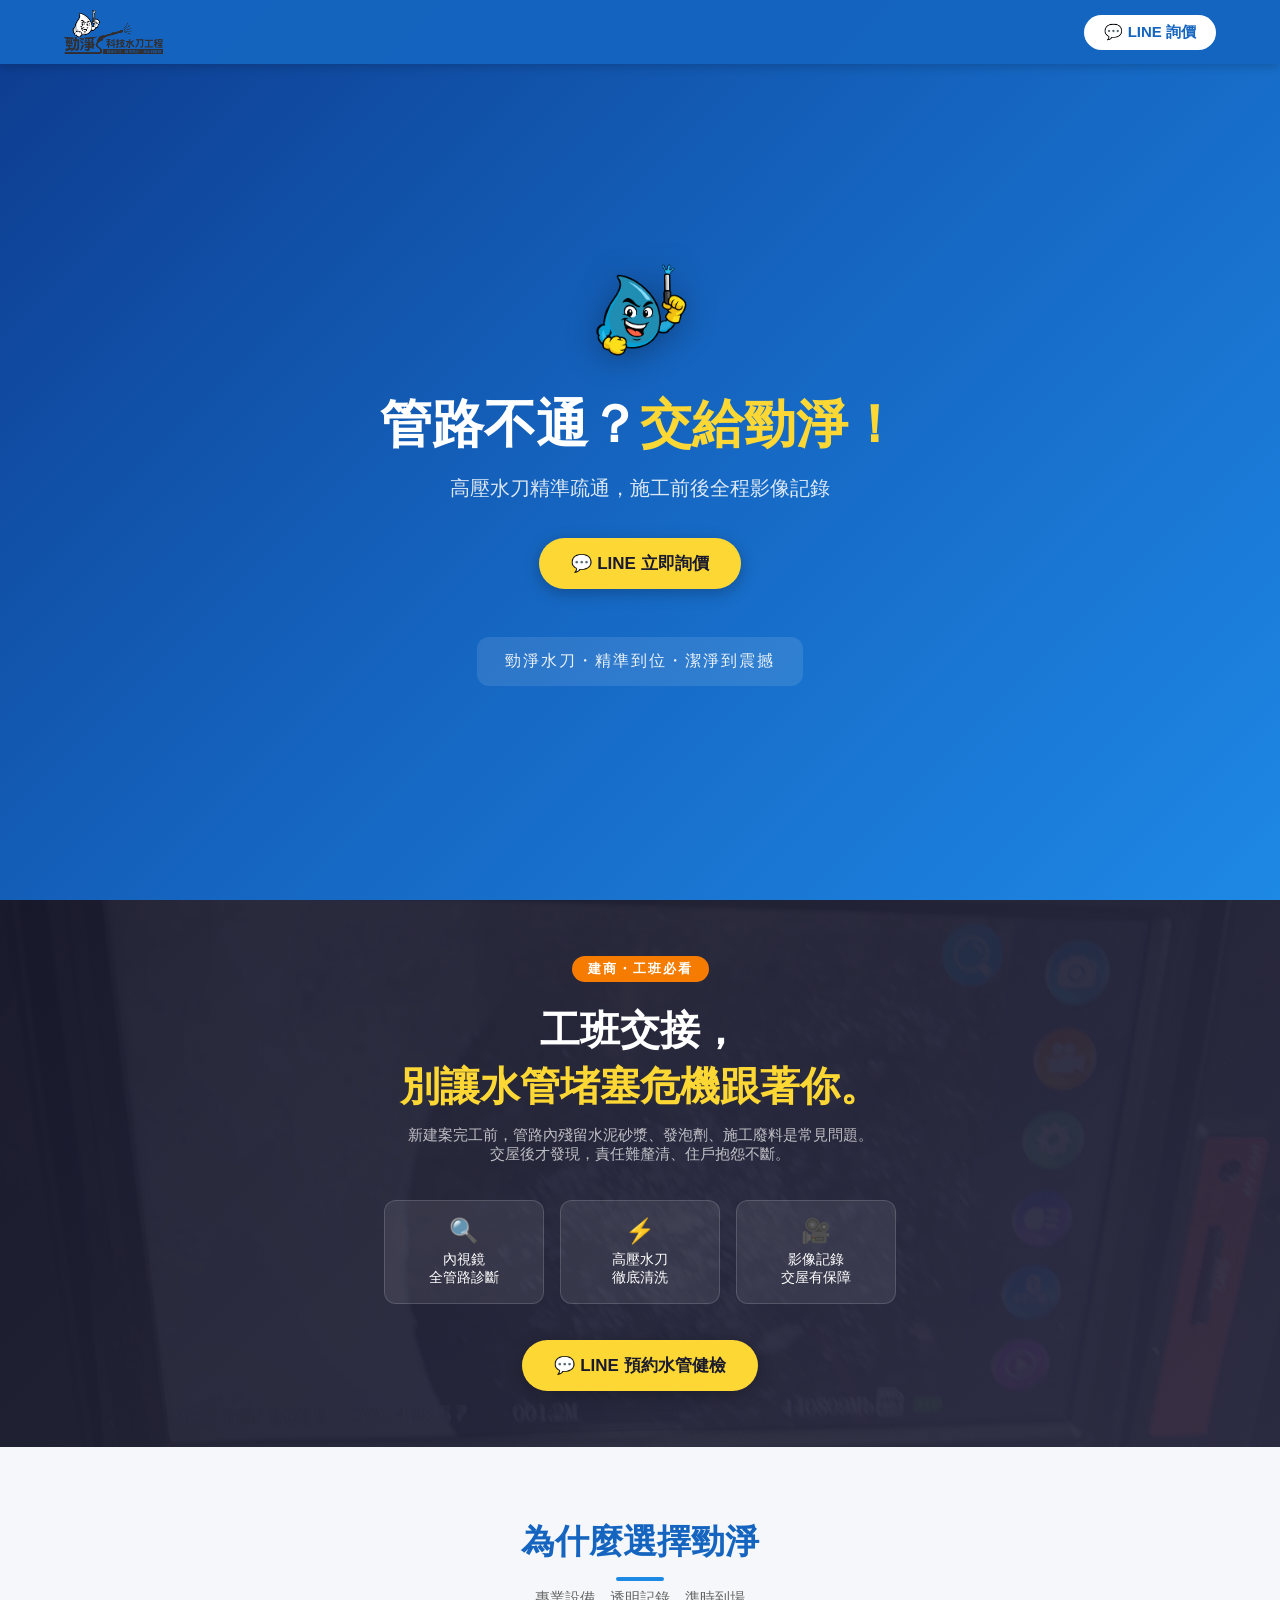
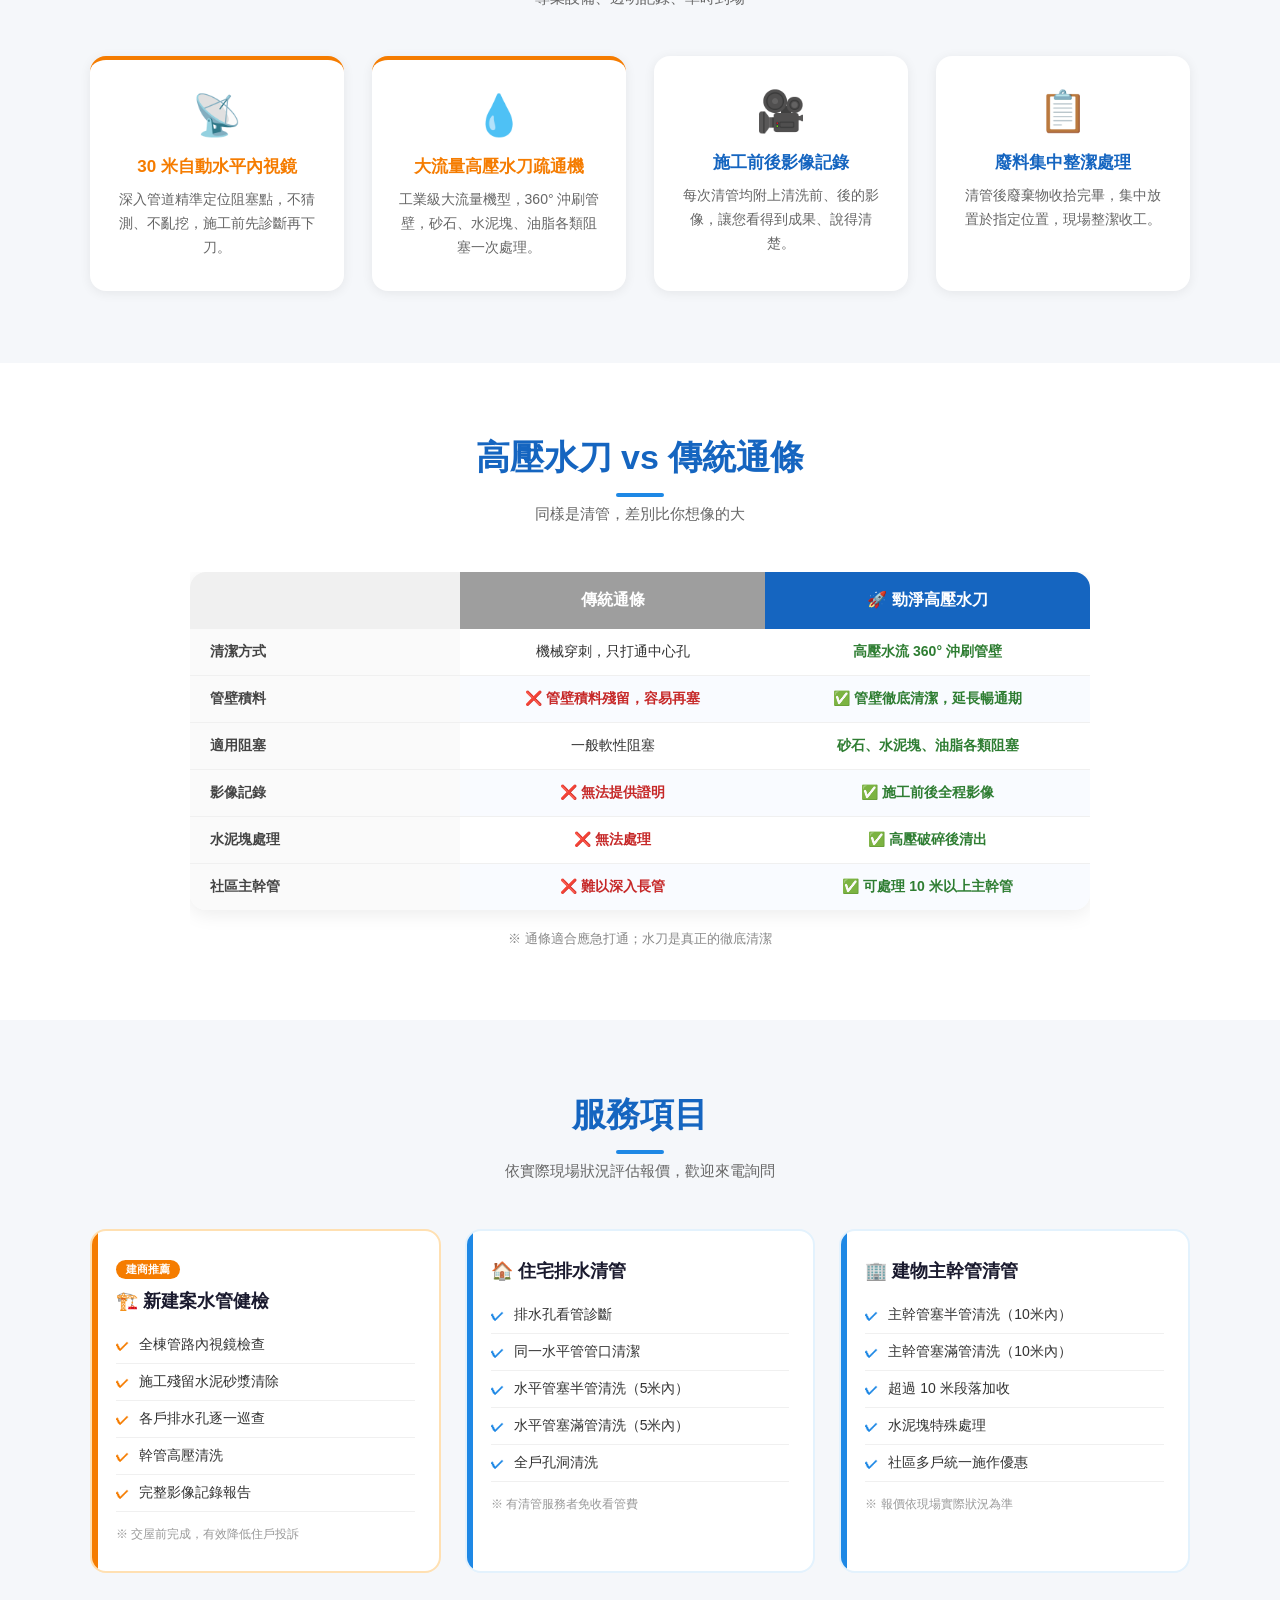
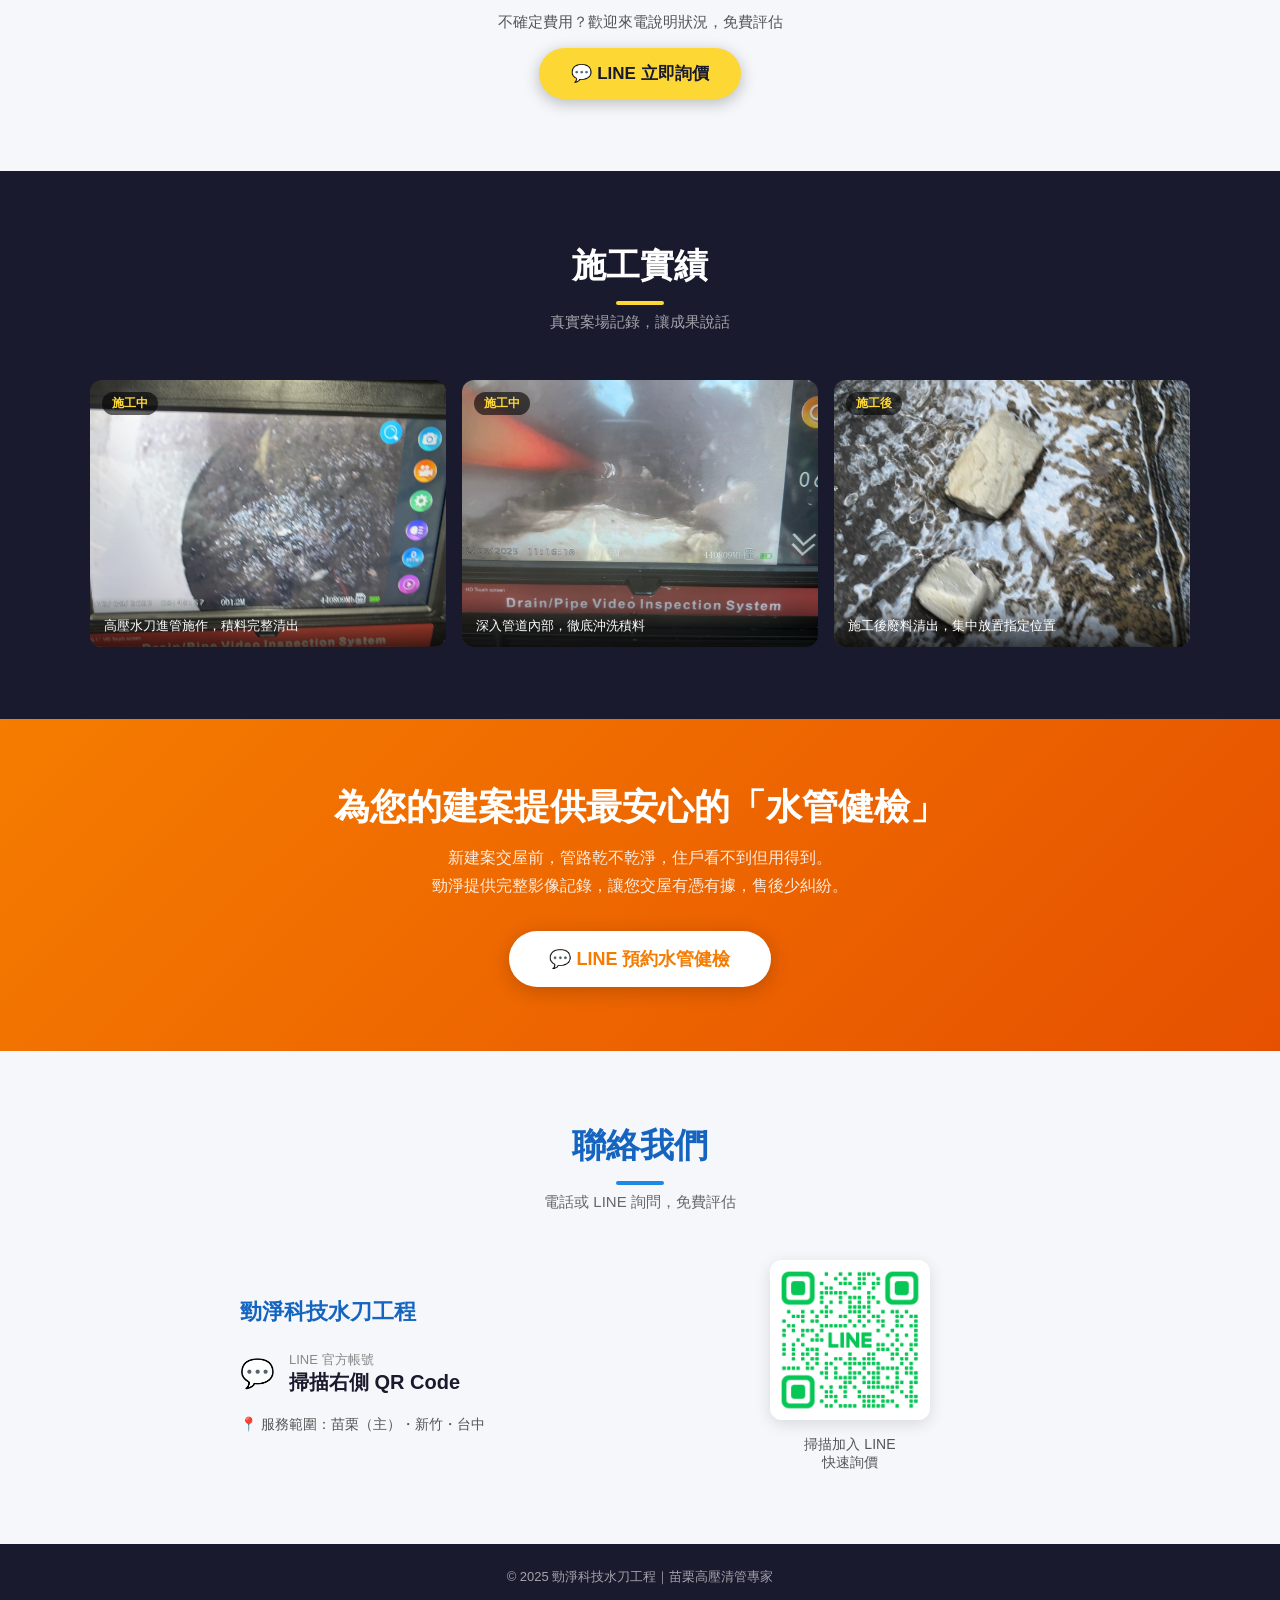
==== commit 2f66d6ca: "Add files via upload" ====
--- a/index.html
+++ b/index.html
@@ -5,6 +5,7 @@
 <meta name="viewport" content="width=device-width, initial-scale=1.0">
 <title>勁淨科技水刀工程｜苗栗高壓清管專家</title>
 <meta name="description" content="勁淨科技水刀工程，專業高壓水刀清管服務，服務範圍涵蓋苗栗、新竹、台中。施工前後影像記錄，讓您看得到成果。">
+<meta name="format-detection" content="telephone=no">
 <style>
   * { margin: 0; padding: 0; box-sizing: border-box; }
   :root {
@@ -269,7 +270,6 @@
     <div class="hero-btns">
       <a href="https://line.me/ti/p/~@228qpmdb" class="btn-primary">💬 LINE 立即詢價</a>
     </div>
-    <div style="margin-top:14px; color:rgba(255,255,255,0.65); font-size:14px;">📞 0917-802177</div>
     <div class="slogan-bar">勁淨水刀・精準到位・潔淨到震撼</div>
   </div>
 </section>
@@ -467,13 +467,6 @@
     <div class="contact-info">
       <h3>勁淨科技水刀工程</h3>
       <div class="contact-row">
-        <div class="contact-icon">📞</div>
-        <div>
-          <div class="contact-label">服務電話</div>
-          <div class="contact-value">0917-802177</div>
-        </div>
-      </div>
-      <div class="contact-row">
         <div class="contact-icon">💬</div>
         <div>
           <div class="contact-label">LINE 官方帳號</div>
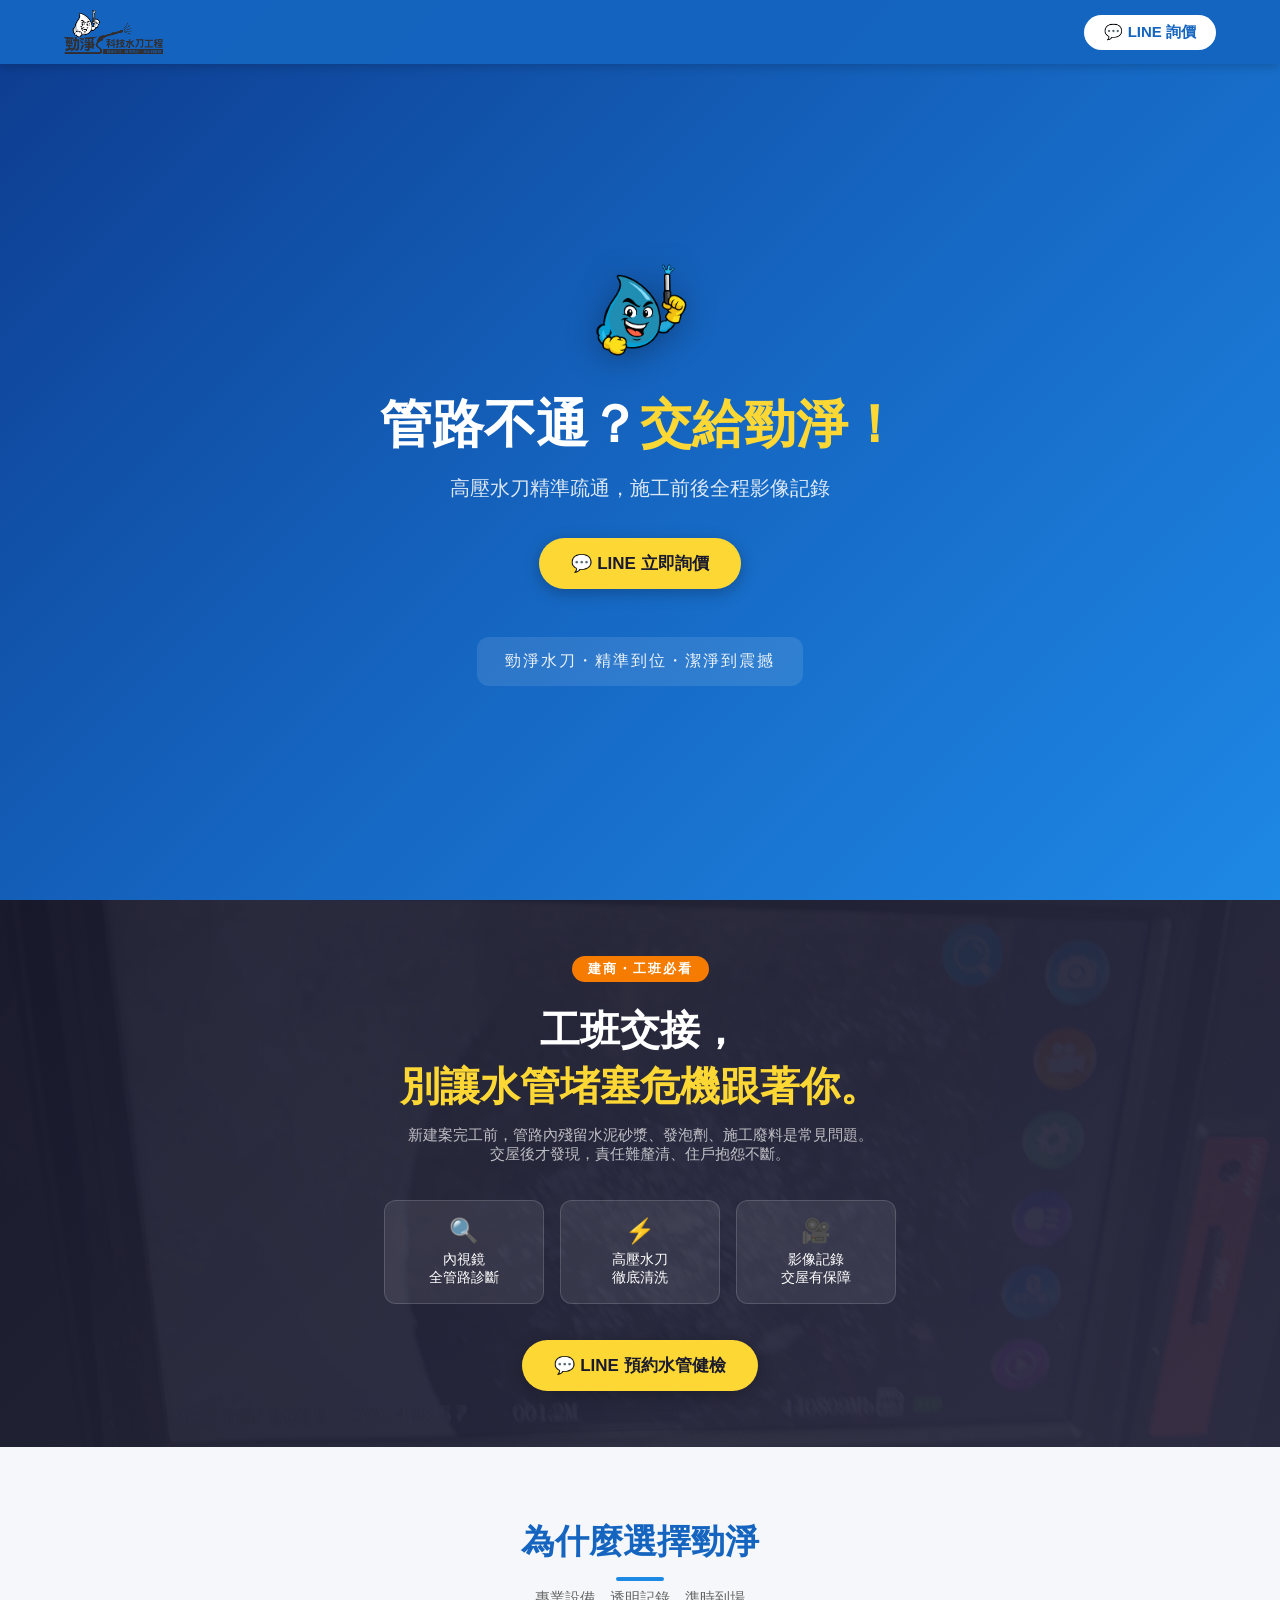
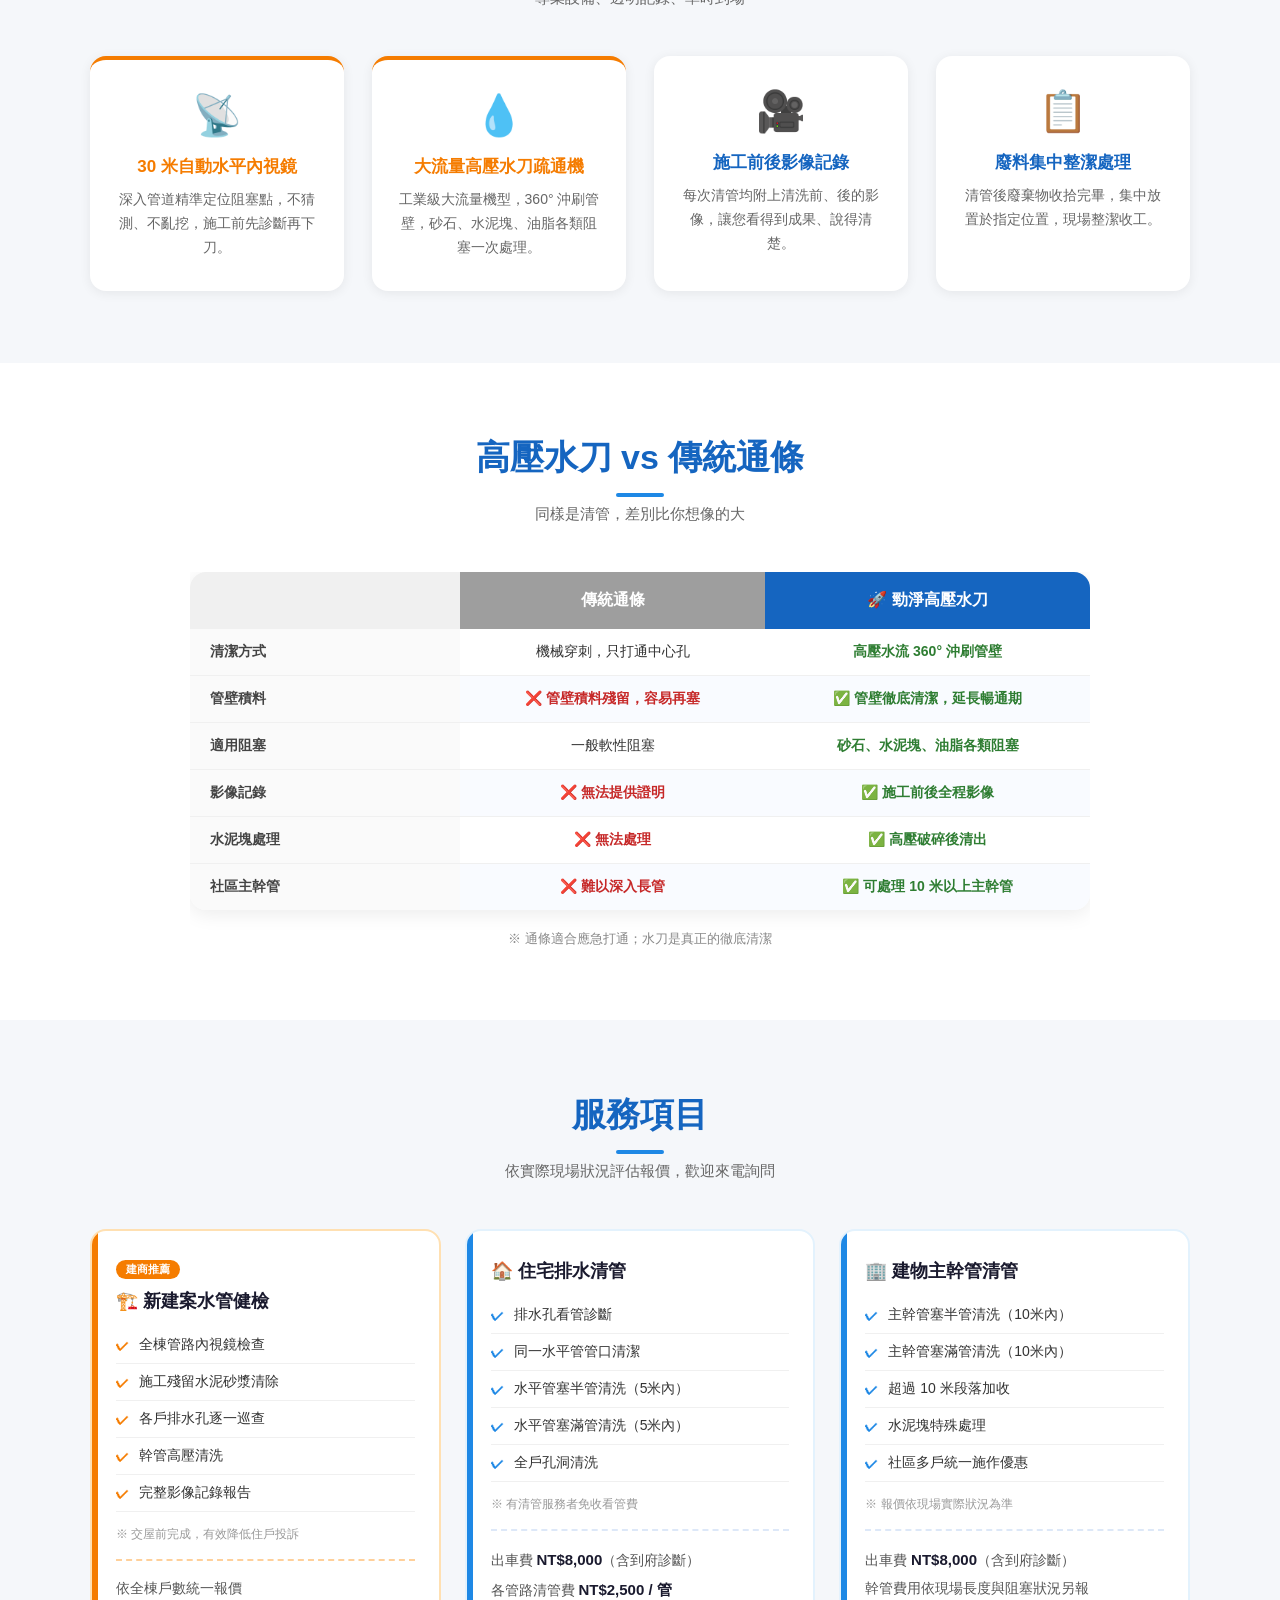
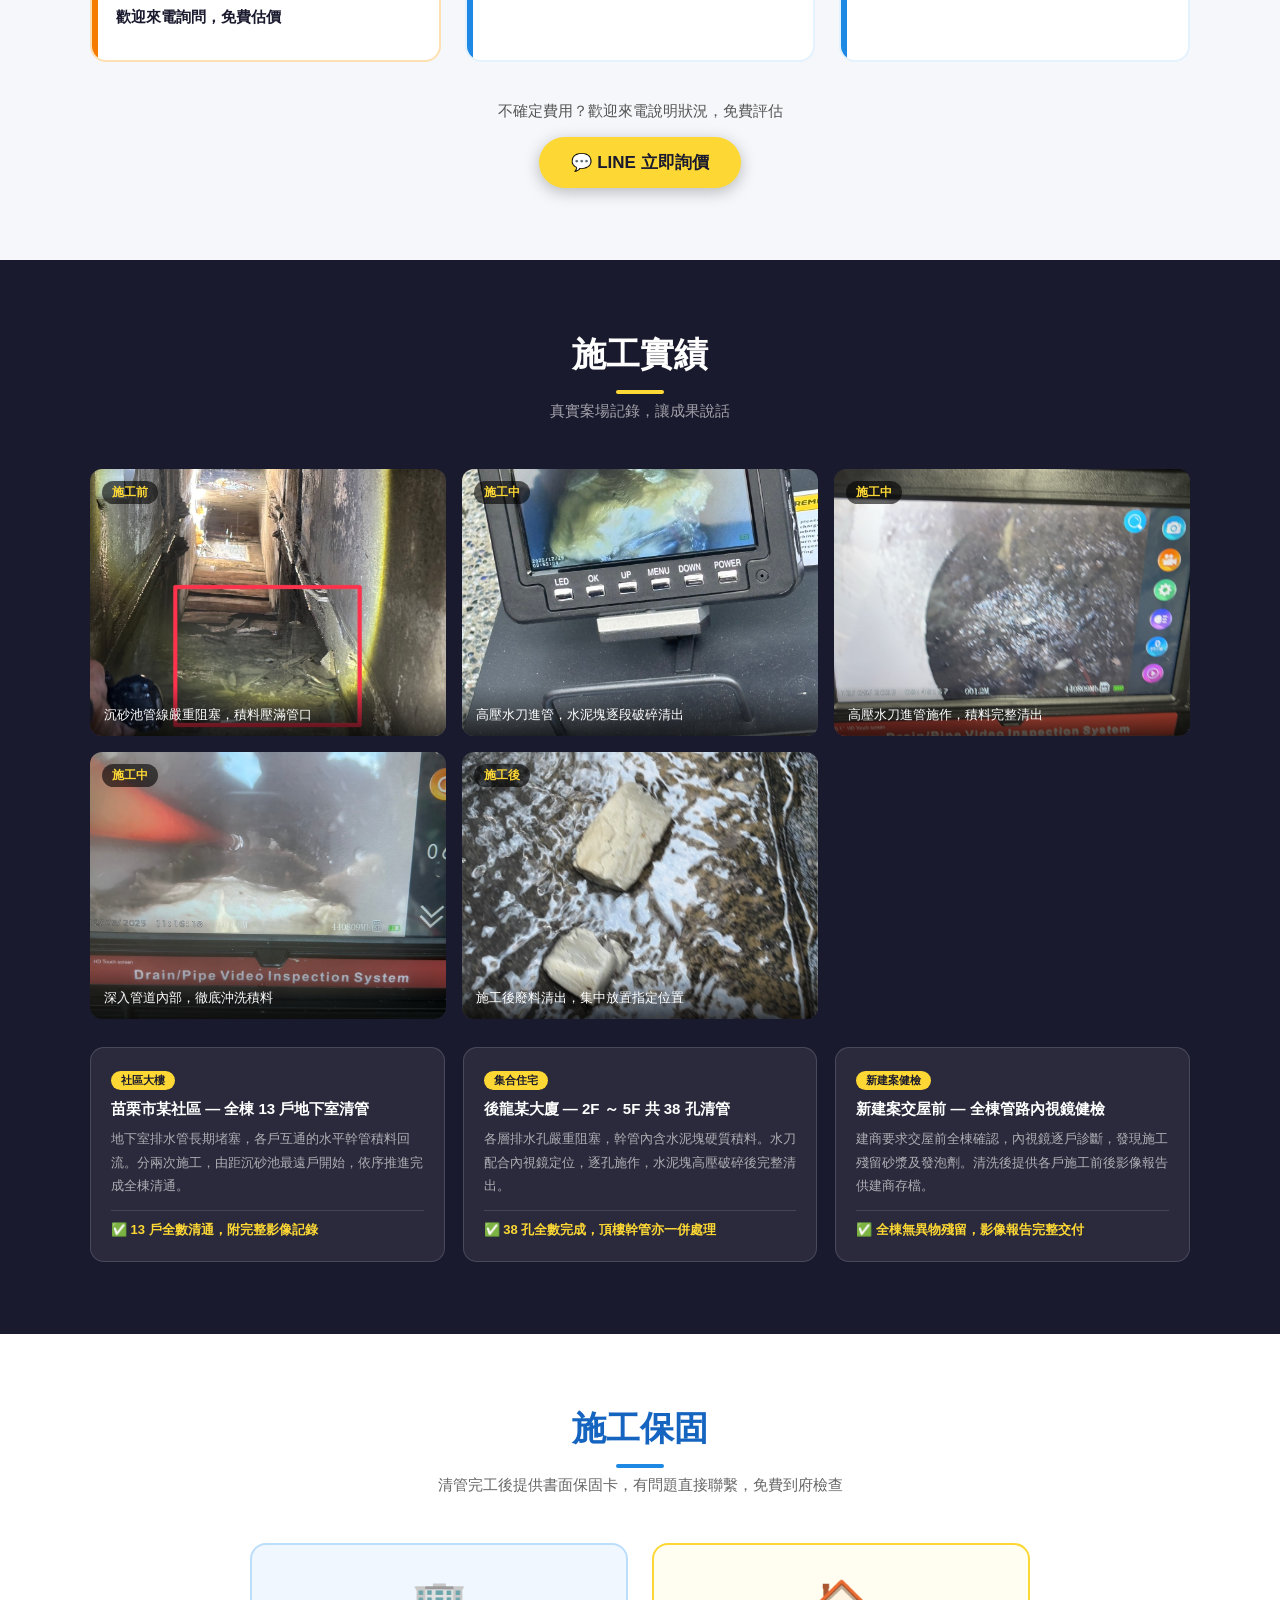
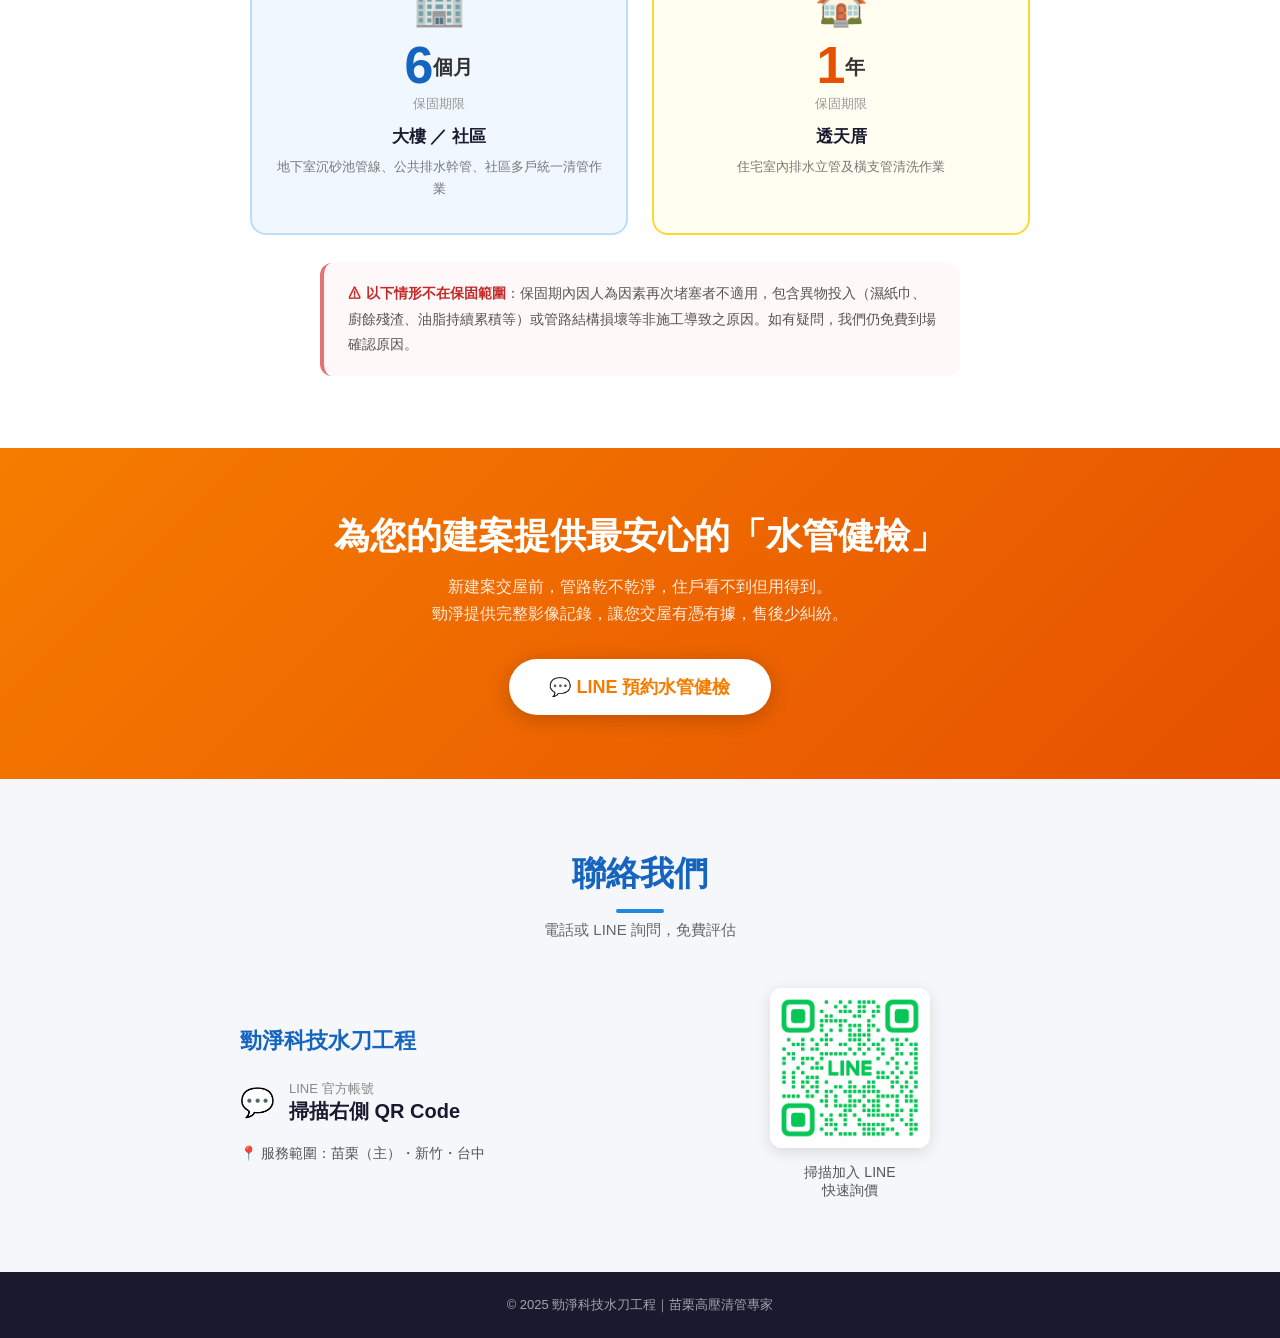
==== commit a88f8deb: "Add files via upload" ====
--- a/index.html
+++ b/index.html
@@ -250,6 +250,68 @@
     .contact-wrap { grid-template-columns: 1fr; text-align: center; }
     .contact-row { justify-content: center; }
     .alert-steps { flex-direction: column; align-items: center; }
+  }
+
+  /* PRICING in service cards */
+  .svc-price {
+    margin-top: 16px; padding-top: 14px;
+    border-top: 2px dashed #dde8f8;
+    font-size: 13.5px; color: #555; line-height: 2;
+  }
+  .svc-price strong { color: var(--dark); font-size: 15px; }
+  .svc-card.highlight .svc-price { border-color: #ffd09a; }
+
+  /* WARRANTY */
+  .warranty { background: #fff; }
+  .warranty-grid {
+    display: grid;
+    grid-template-columns: repeat(auto-fit, minmax(260px, 1fr));
+    gap: 24px; max-width: 780px; margin: 0 auto;
+  }
+  .warranty-card {
+    border-radius: 16px; padding: 32px 24px; text-align: center;
+  }
+  .warranty-card.w-blue { border: 2px solid #bbdefb; background: #f0f7ff; }
+  .warranty-card.w-gold { border: 2px solid #FDD835; background: #fffef0; }
+  .warranty-icon { font-size: 44px; margin-bottom: 10px; }
+  .warranty-num {
+    font-size: 52px; font-weight: 900; line-height: 1; color: var(--blue);
+  }
+  .warranty-card.w-gold .warranty-num { color: #E65100; }
+  .warranty-unit { font-size: 20px; font-weight: bold; vertical-align: bottom; line-height: 2.4; }
+  .warranty-label { font-size: 13px; color: #999; margin: 4px 0 12px; }
+  .warranty-type { font-size: 17px; font-weight: bold; color: var(--dark); margin-bottom: 8px; }
+  .warranty-desc { font-size: 13px; color: #777; line-height: 1.75; }
+  .warranty-exclude {
+    max-width: 640px; margin: 28px auto 0;
+    background: #fff8f8; border-radius: 12px;
+    padding: 18px 24px; border-left: 4px solid #e57373;
+    font-size: 13.5px; color: #555; line-height: 1.9;
+  }
+  .warranty-exclude b { color: #c62828; }
+
+  /* CASE STUDIES (text cards inside gallery) */
+  .case-grid {
+    display: grid;
+    grid-template-columns: repeat(auto-fit, minmax(260px, 1fr));
+    gap: 18px; max-width: 1100px; margin: 28px auto 0;
+  }
+  .case-card {
+    background: rgba(255,255,255,0.07);
+    border: 1px solid rgba(255,255,255,0.15);
+    border-radius: 14px; padding: 22px 20px;
+  }
+  .case-tag {
+    display: inline-block; background: #FDD835; color: #1a1a2e;
+    font-size: 11px; font-weight: bold;
+    padding: 2px 10px; border-radius: 10px; margin-bottom: 10px;
+  }
+  .case-card h4 { font-size: 15px; color: #fff; margin-bottom: 8px; }
+  .case-card p { font-size: 13px; color: rgba(255,255,255,0.62); line-height: 1.8; }
+  .case-result {
+    margin-top: 12px; padding-top: 10px;
+    border-top: 1px solid rgba(255,255,255,0.12);
+    font-size: 13px; color: #FDD835; font-weight: bold;
   }
 </style>
 </head>
@@ -396,6 +458,10 @@
       <div class="svc-item">幹管高壓清洗</div>
       <div class="svc-item">完整影像記錄報告</div>
       <p class="svc-note">※ 交屋前完成，有效降低住戶投訴</p>
+      <div class="svc-price">
+        依全棟戶數統一報價<br>
+        <strong>歡迎來電詢問，免費估價</strong>
+      </div>
     </div>
     <div class="svc-card">
       <h3>🏠 住宅排水清管</h3>
@@ -405,6 +471,10 @@
       <div class="svc-item">水平管塞滿管清洗（5米內）</div>
       <div class="svc-item">全戶孔洞清洗</div>
       <p class="svc-note">※ 有清管服務者免收看管費</p>
+      <div class="svc-price">
+        出車費 <strong>NT$8,000</strong>（含到府診斷）<br>
+        各管路清管費 <strong>NT$2,500 / 管</strong>
+      </div>
     </div>
     <div class="svc-card">
       <h3>🏢 建物主幹管清管</h3>
@@ -414,6 +484,10 @@
       <div class="svc-item">水泥塊特殊處理</div>
       <div class="svc-item">社區多戶統一施作優惠</div>
       <p class="svc-note">※ 報價依現場實際狀況為準</p>
+      <div class="svc-price">
+        出車費 <strong>NT$8,000</strong>（含到府診斷）<br>
+        幹管費用依現場長度與阻塞狀況另報
+      </div>
     </div>
   </div>
   <div class="svc-cta">
@@ -430,6 +504,16 @@
   </div>
   <div class="gallery-grid">
     <div class="gallery-item">
+      <img src="case1.jpg" alt="社區清管施工前">
+      <div class="gallery-label">施工前</div>
+      <div class="gallery-caption">沉砂池管線嚴重阻塞，積料壓滿管口</div>
+    </div>
+    <div class="gallery-item">
+      <img src="case2.jpg" alt="高壓水刀施作">
+      <div class="gallery-label">施工中</div>
+      <div class="gallery-caption">高壓水刀進管，水泥塊逐段破碎清出</div>
+    </div>
+    <div class="gallery-item">
       <img src="case3.jpg" alt="高壓清管施工">
       <div class="gallery-label">施工中</div>
       <div class="gallery-caption">高壓水刀進管施作，積料完整清出</div>
@@ -444,6 +528,58 @@
       <div class="gallery-label">施工後</div>
       <div class="gallery-caption">施工後廢料清出，集中放置指定位置</div>
     </div>
+  </div>
+
+  <div class="case-grid">
+    <div class="case-card">
+      <div class="case-tag">社區大樓</div>
+      <h4>苗栗市某社區 — 全棟 13 戶地下室清管</h4>
+      <p>地下室排水管長期堵塞，各戶互通的水平幹管積料回流。分兩次施工，由距沉砂池最遠戶開始，依序推進完成全棟清通。</p>
+      <div class="case-result">✅ 13 戶全數清通，附完整影像記錄</div>
+    </div>
+    <div class="case-card">
+      <div class="case-tag">集合住宅</div>
+      <h4>後龍某大廈 — 2F ～ 5F 共 38 孔清管</h4>
+      <p>各層排水孔嚴重阻塞，幹管內含水泥塊硬質積料。水刀配合內視鏡定位，逐孔施作，水泥塊高壓破碎後完整清出。</p>
+      <div class="case-result">✅ 38 孔全數完成，頂樓幹管亦一併處理</div>
+    </div>
+    <div class="case-card">
+      <div class="case-tag">新建案健檢</div>
+      <h4>新建案交屋前 — 全棟管路內視鏡健檢</h4>
+      <p>建商要求交屋前全棟確認，內視鏡逐戶診斷，發現施工殘留砂漿及發泡劑。清洗後提供各戶施工前後影像報告供建商存檔。</p>
+      <div class="case-result">✅ 全棟無異物殘留，影像報告完整交付</div>
+    </div>
+  </div>
+</section>
+
+<!-- WARRANTY -->
+<section class="warranty">
+  <div class="section-title">
+    <h2>施工保固</h2>
+    <p>清管完工後提供書面保固卡，有問題直接聯繫，免費到府檢查</p>
+  </div>
+  <div class="warranty-grid">
+    <div class="warranty-card w-blue">
+      <div class="warranty-icon">🏢</div>
+      <div>
+        <span class="warranty-num">6</span><span class="warranty-unit">個月</span>
+      </div>
+      <div class="warranty-label">保固期限</div>
+      <div class="warranty-type">大樓 ／ 社區</div>
+      <div class="warranty-desc">地下室沉砂池管線、公共排水幹管、社區多戶統一清管作業</div>
+    </div>
+    <div class="warranty-card w-gold">
+      <div class="warranty-icon">🏠</div>
+      <div>
+        <span class="warranty-num">1</span><span class="warranty-unit">年</span>
+      </div>
+      <div class="warranty-label">保固期限</div>
+      <div class="warranty-type">透天厝</div>
+      <div class="warranty-desc">住宅室內排水立管及橫支管清洗作業</div>
+    </div>
+  </div>
+  <div class="warranty-exclude">
+    <b>⚠ 以下情形不在保固範圍</b>：保固期內因人為因素再次堵塞者不適用，包含異物投入（濕紙巾、廚餘殘渣、油脂持續累積等）或管路結構損壞等非施工導致之原因。如有疑問，我們仍免費到場確認原因。
   </div>
 </section>
 
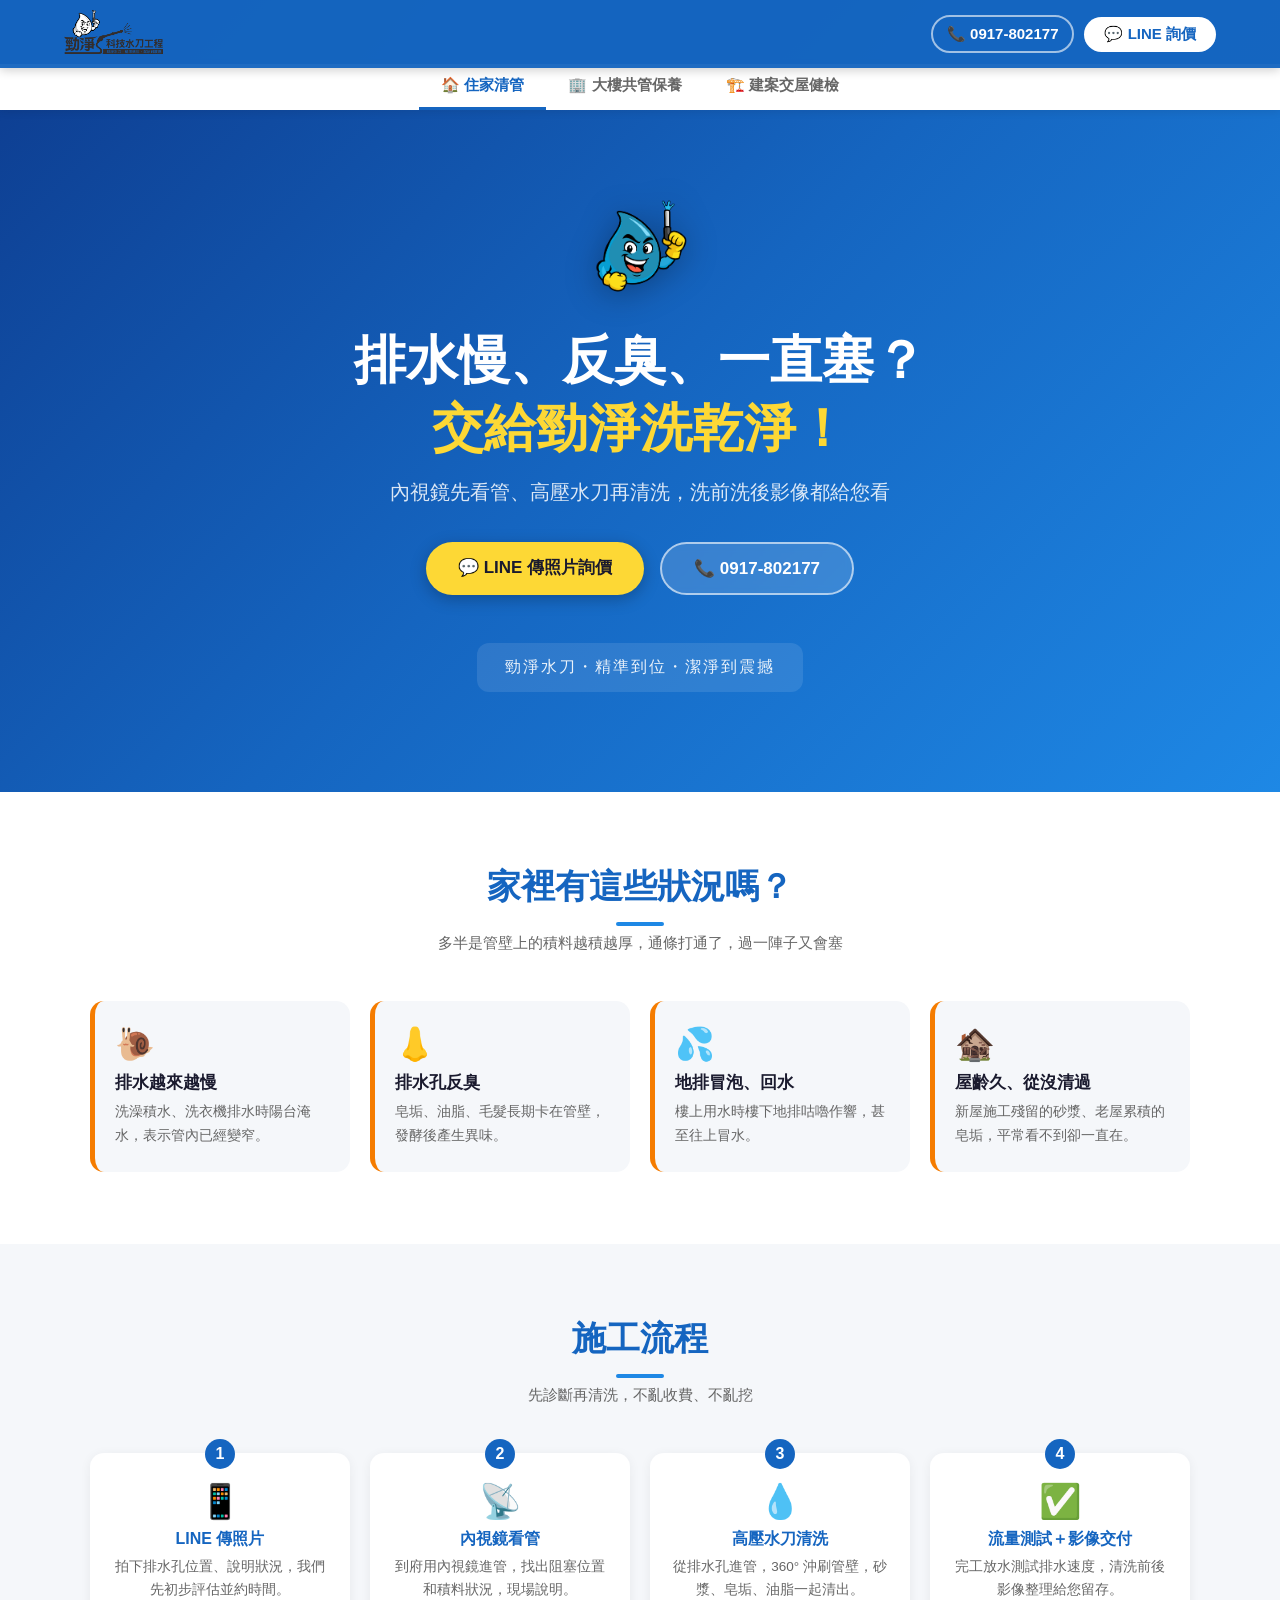
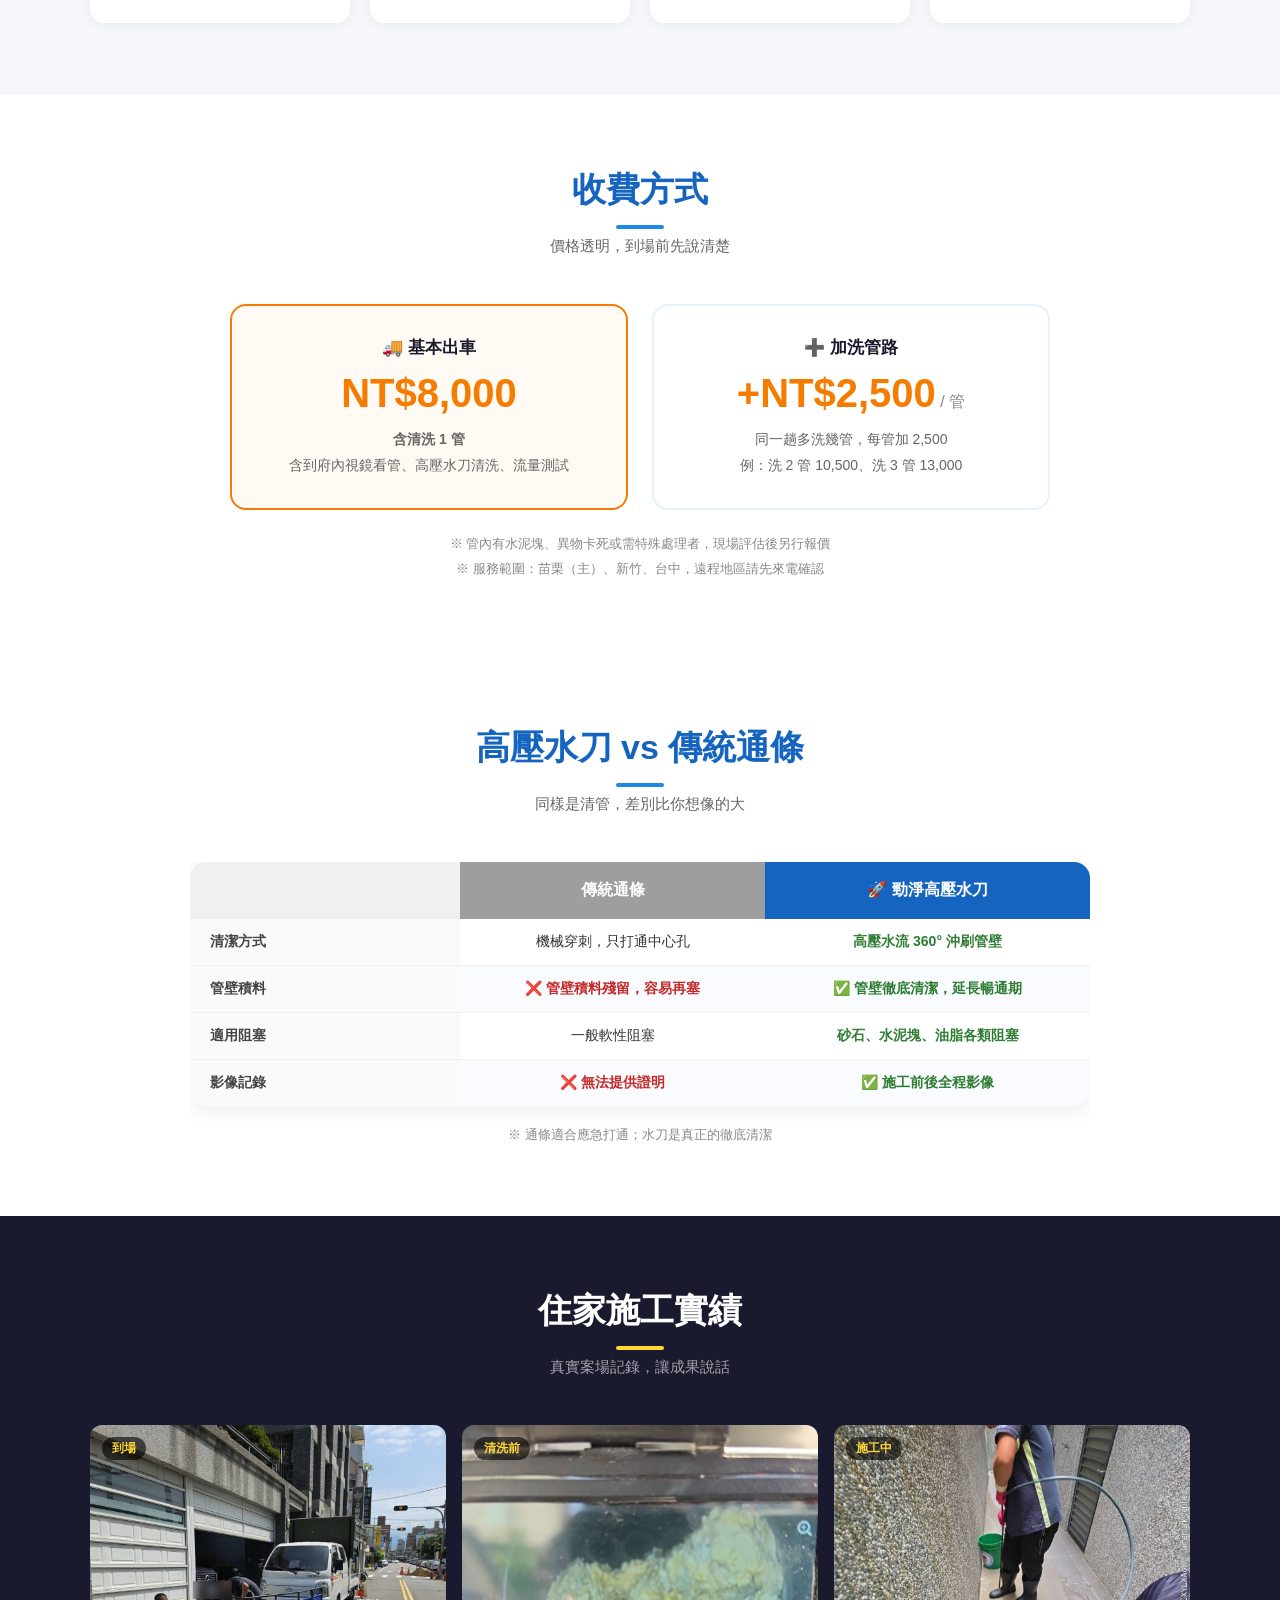
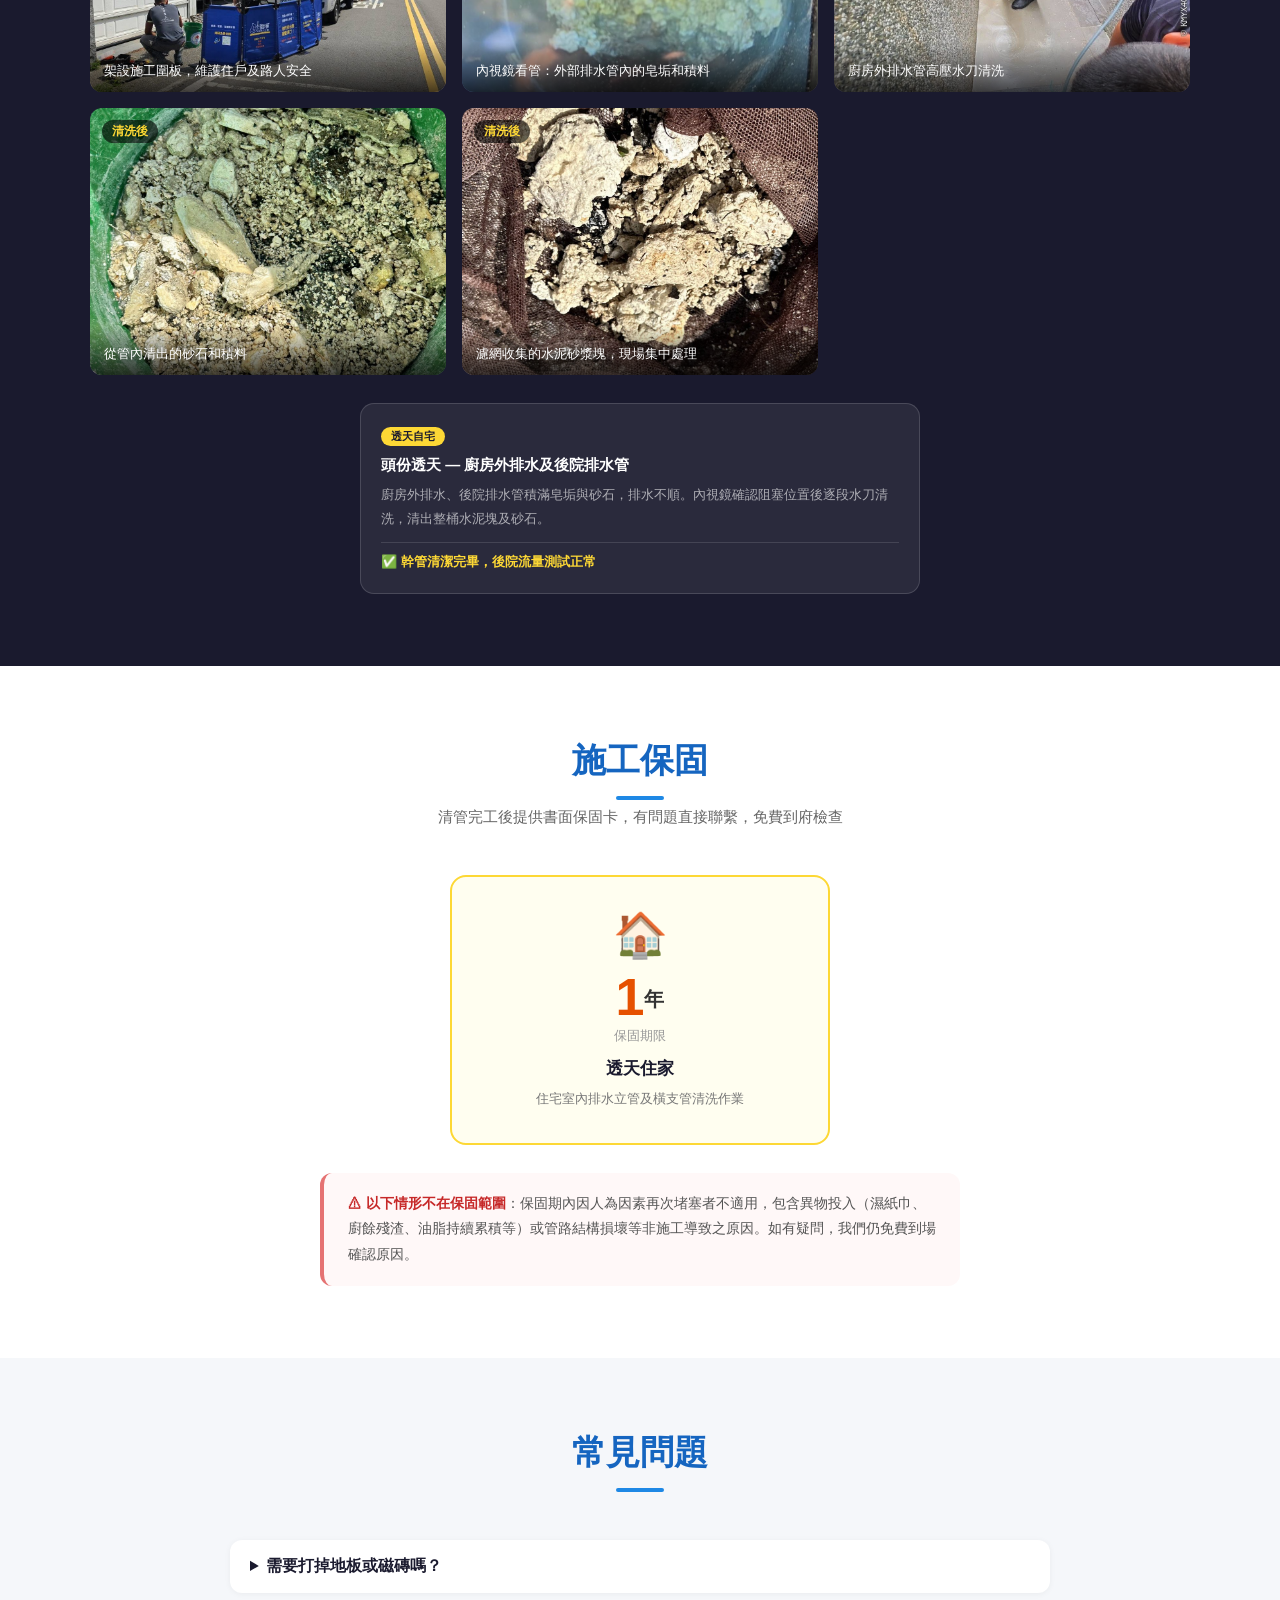
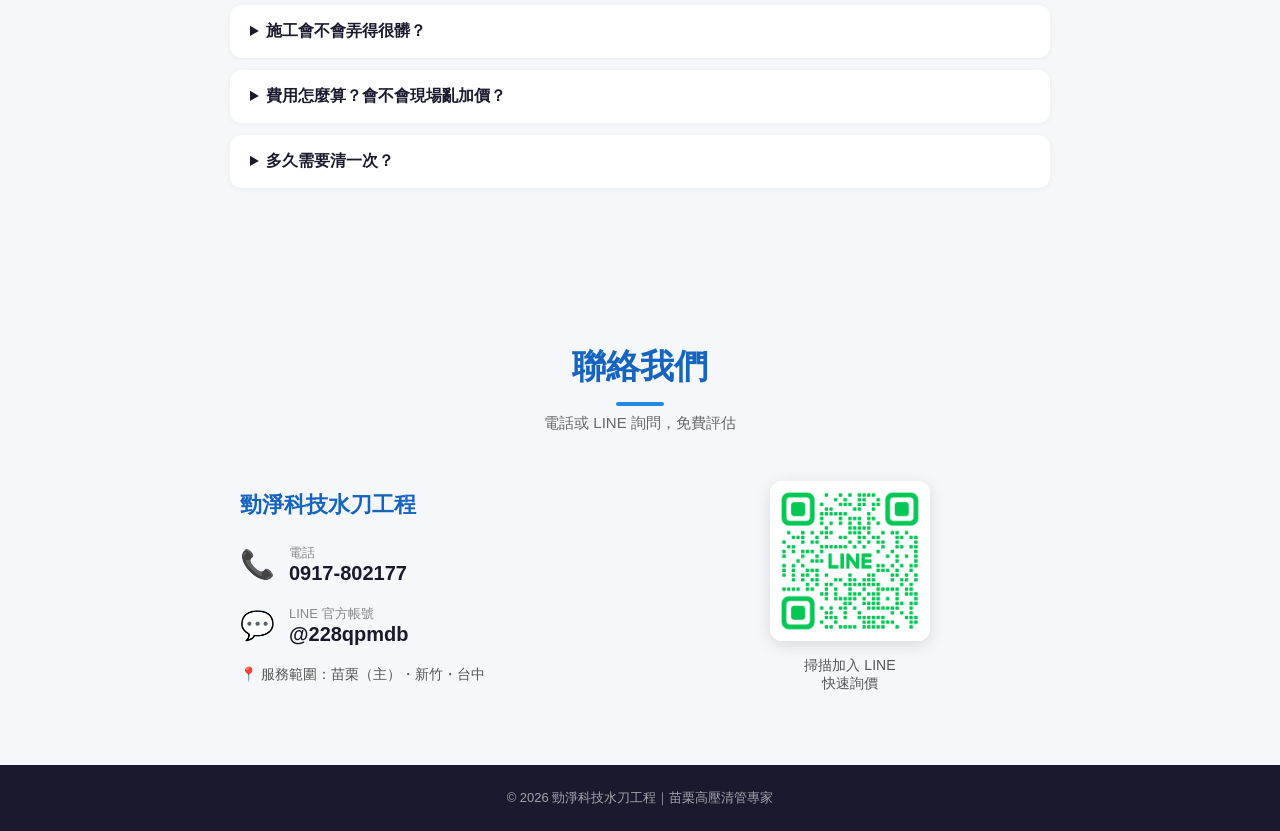
==== commit 795cb6f8: "Add files via upload 三分頁改版：住家、大樓共管、建案" ====
--- a/index.html
+++ b/index.html
@@ -1,627 +1,289 @@
-<!DOCTYPE html>
-<html lang="zh-TW">
-<head>
-<meta charset="UTF-8">
-<meta name="viewport" content="width=device-width, initial-scale=1.0">
-<title>勁淨科技水刀工程｜苗栗高壓清管專家</title>
-<meta name="description" content="勁淨科技水刀工程，專業高壓水刀清管服務，服務範圍涵蓋苗栗、新竹、台中。施工前後影像記錄，讓您看得到成果。">
-<meta name="format-detection" content="telephone=no">
-<style>
-  * { margin: 0; padding: 0; box-sizing: border-box; }
-  :root {
-    --blue:   #1565C0;
-    --lblue:  #1E88E5;
-    --orange: #F57C00;
-    --dark:   #1a1a2e;
-    --gray:   #f5f7fa;
-    --text:   #333;
-  }
-  body { font-family: '微軟正黑體', 'Microsoft JhengHei', sans-serif; color: var(--text); }
-  a { text-decoration: none; color: inherit; }
-
-  /* NAV */
-  nav {
-    position: fixed; top: 0; width: 100%; z-index: 100;
-    background: rgba(21,101,192,0.96);
-    display: flex; align-items: center; justify-content: space-between;
-    padding: 10px 5%;
-    box-shadow: 0 2px 10px rgba(0,0,0,0.2);
-  }
-  nav img.nav-logo { height: 44px; }
-  .nav-cta {
-    background: #fff; color: var(--blue);
-    font-weight: bold; font-size: 15px;
-    padding: 8px 20px; border-radius: 30px;
-    transition: all .2s;
-  }
-  .nav-cta:hover { background: #e3f2fd; }
-
-  /* HERO */
-  .hero {
-    min-height: 100vh;
-    background: linear-gradient(135deg, #0d3b8e 0%, #1565C0 50%, #1E88E5 100%);
-    display: flex; align-items: center; justify-content: center;
-    text-align: center; padding: 100px 5% 60px;
-    position: relative; overflow: hidden;
-  }
-  .hero-content { position: relative; z-index: 1; }
-  .hero img.mascot { width: 130px; margin-bottom: 20px; filter: drop-shadow(0 4px 16px rgba(0,0,0,0.3)); }
-  .hero h1 { font-size: clamp(28px, 5vw, 52px); color: #fff; line-height: 1.3; margin-bottom: 16px; }
-  .hero h1 span { color: #FDD835; }
-  .hero p.sub { font-size: clamp(15px, 2vw, 20px); color: rgba(255,255,255,0.85); margin-bottom: 36px; }
-  .hero-btns { display: flex; gap: 16px; justify-content: center; flex-wrap: wrap; }
-  .btn-primary {
-    background: #FDD835; color: #1a1a2e;
-    font-size: 17px; font-weight: bold;
-    padding: 14px 32px; border-radius: 40px;
-    box-shadow: 0 4px 16px rgba(0,0,0,0.25);
-    transition: transform .2s;
-    display: inline-block;
-  }
-  .btn-primary:hover { transform: translateY(-2px); }
-  .btn-secondary {
-    background: rgba(255,255,255,0.15); color: #fff;
-    border: 2px solid rgba(255,255,255,0.6);
-    font-size: 17px; font-weight: bold;
-    padding: 14px 32px; border-radius: 40px;
-    backdrop-filter: blur(4px);
-    transition: background .2s;
-    display: inline-block;
-  }
-  .btn-secondary:hover { background: rgba(255,255,255,0.25); }
-  .slogan-bar {
-    margin-top: 48px;
-    background: rgba(255,255,255,0.1);
-    border-radius: 12px; padding: 14px 28px;
-    display: inline-block;
-    font-size: 16px; color: rgba(255,255,255,0.9);
-    letter-spacing: 2px;
-  }
-
-  /* ALERT BANNER — 工班交接 */
-  .alert-banner {
-    background: linear-gradient(135deg, #1a1a2e 0%, #2d2d44 100%);
-    padding: 56px 5%;
-    text-align: center;
-    position: relative; overflow: hidden;
-  }
-  .alert-banner::before {
-    content: '';
-    position: absolute; inset: 0;
-    background: url('case3.jpg') center/cover no-repeat;
-    opacity: 0.06;
-  }
-  .alert-inner { position: relative; z-index: 1; }
-  .alert-tag {
-    display: inline-block;
-    background: var(--orange); color: #fff;
-    font-size: 13px; font-weight: bold;
-    padding: 4px 16px; border-radius: 20px;
-    letter-spacing: 2px; margin-bottom: 20px;
-  }
-  .alert-banner h2 {
-    font-size: clamp(22px, 4vw, 40px);
-    color: #fff; line-height: 1.4; margin-bottom: 12px;
-  }
-  .alert-banner h2 em { color: #FDD835; font-style: normal; }
-  .alert-banner p { color: rgba(255,255,255,0.7); font-size: 15px; margin-bottom: 36px; }
-  .alert-steps {
-    display: flex; justify-content: center; flex-wrap: wrap; gap: 16px;
-    margin-bottom: 36px;
-  }
-  .alert-step {
-    background: rgba(255,255,255,0.08);
-    border: 1px solid rgba(255,255,255,0.15);
-    border-radius: 12px; padding: 16px 24px;
-    color: #fff; font-size: 14px; min-width: 160px;
-  }
-  .alert-step .step-num { font-size: 24px; margin-bottom: 6px; }
-
-  /* SECTION COMMON */
-  section { padding: 72px 5%; }
-  .section-title { text-align: center; margin-bottom: 48px; }
-  .section-title h2 { font-size: clamp(22px, 3vw, 34px); color: var(--blue); }
-  .section-title p { color: #666; margin-top: 8px; font-size: 15px; }
-  .section-title h2::after {
-    content: ''; display: block;
-    width: 48px; height: 4px;
-    background: var(--lblue); border-radius: 2px;
-    margin: 12px auto 0;
-  }
-
-  /* FEATURES */
-  .features { background: var(--gray); }
-  .feat-grid { display: grid; grid-template-columns: repeat(auto-fit, minmax(220px, 1fr)); gap: 28px; max-width: 1100px; margin: 0 auto; }
-  .feat-card {
-    background: #fff; border-radius: 16px;
-    padding: 32px 24px; text-align: center;
-    box-shadow: 0 2px 12px rgba(0,0,0,0.07);
-    transition: transform .2s;
-  }
-  .feat-card:hover { transform: translateY(-4px); }
-  .feat-icon { font-size: 40px; margin-bottom: 16px; }
-  .feat-card h3 { font-size: 17px; color: var(--blue); margin-bottom: 10px; }
-  .feat-card p { font-size: 14px; color: #666; line-height: 1.7; }
-  .feat-card.equip { border-top: 4px solid var(--orange); }
-  .feat-card.equip h3 { color: var(--orange); }
-
-  /* COMPARISON */
-  .comparison { background: #fff; }
-  .compare-wrap { max-width: 900px; margin: 0 auto; overflow-x: auto; }
-  .compare-table { width: 100%; border-collapse: collapse; border-radius: 16px; overflow: hidden; box-shadow: 0 4px 20px rgba(0,0,0,0.08); }
-  .compare-table th { padding: 18px 20px; font-size: 16px; text-align: center; }
-  .compare-table th:first-child { background: #f0f0f0; color: #555; width: 30%; }
-  .compare-table th.th-old { background: #9E9E9E; color: #fff; }
-  .compare-table th.th-new { background: var(--blue); color: #fff; }
-  .compare-table td { padding: 14px 20px; font-size: 14px; text-align: center; border-bottom: 1px solid #f0f0f0; }
-  .compare-table td:first-child { text-align: left; font-weight: bold; color: #444; background: #fafafa; }
-  .compare-table tr:last-child td { border-bottom: none; }
-  .compare-table tr:nth-child(even) td:not(:first-child) { background: #f9fbff; }
-  .badge-bad  { color: #c62828; font-weight: bold; }
-  .badge-good { color: #2e7d32; font-weight: bold; }
-  .compare-note { text-align: center; margin-top: 20px; font-size: 13px; color: #888; }
-
-  /* SERVICES */
-  .services { background: var(--gray); }
-  .svc-grid { display: grid; grid-template-columns: repeat(auto-fit, minmax(280px, 1fr)); gap: 24px; max-width: 1100px; margin: 0 auto; }
-  .svc-card {
-    background: #fff;
-    border: 2px solid #e3f2fd; border-radius: 16px;
-    padding: 28px 24px; position: relative; overflow: hidden;
-  }
-  .svc-card::before {
-    content: ''; position: absolute; top: 0; left: 0;
-    width: 6px; height: 100%; background: var(--lblue);
-  }
-  .svc-card.highlight::before { background: var(--orange); }
-  .svc-card.highlight { border-color: #ffe0b2; }
-  .svc-badge {
-    display: inline-block; background: var(--orange); color: #fff;
-    font-size: 11px; font-weight: bold; padding: 2px 10px;
-    border-radius: 10px; margin-bottom: 10px;
-  }
-  .svc-card h3 { font-size: 18px; color: var(--dark); margin-bottom: 14px; }
-  .svc-item { display: flex; align-items: center; gap: 10px; padding: 9px 0; border-bottom: 1px solid #f0f0f0; font-size: 14px; }
-  .svc-item:last-child { border-bottom: none; }
-  .svc-item::before { content: '✔'; color: var(--lblue); font-size: 13px; flex-shrink: 0; }
-  .svc-card.highlight .svc-item::before { color: var(--orange); }
-  .svc-note { font-size: 12px; color: #999; margin-top: 14px; }
-  .svc-cta { margin-top: 40px; text-align: center; }
-  .svc-cta p { color: #555; margin-bottom: 16px; font-size: 15px; }
-
-  /* GALLERY */
-  .gallery { background: var(--dark); }
-  .gallery .section-title h2 { color: #fff; }
-  .gallery .section-title p { color: rgba(255,255,255,0.6); }
-  .gallery .section-title h2::after { background: #FDD835; }
-  .gallery-grid { display: grid; grid-template-columns: repeat(auto-fit, minmax(280px, 1fr)); gap: 16px; max-width: 1100px; margin: 0 auto; }
-  .gallery-item { border-radius: 12px; overflow: hidden; position: relative; aspect-ratio: 4/3; }
-  .gallery-item img { width: 100%; height: 100%; object-fit: cover; transition: transform .3s; }
-  .gallery-item:hover img { transform: scale(1.04); }
-  .gallery-label {
-    position: absolute; top: 12px; left: 12px;
-    background: rgba(0,0,0,0.6); color: #FDD835;
-    font-size: 12px; font-weight: bold;
-    padding: 3px 10px; border-radius: 12px;
-  }
-  .gallery-caption {
-    position: absolute; bottom: 0; left: 0; right: 0;
-    background: linear-gradient(transparent, rgba(0,0,0,0.72));
-    color: #fff; font-size: 13px; padding: 20px 14px 12px;
-  }
-
-  /* BUILDER CTA */
-  .builder-cta {
-    background: linear-gradient(135deg, var(--orange) 0%, #E65100 100%);
-    padding: 64px 5%; text-align: center;
-  }
-  .builder-cta h2 { font-size: clamp(22px, 3vw, 36px); color: #fff; margin-bottom: 12px; }
-  .builder-cta p { color: rgba(255,255,255,0.88); font-size: 16px; margin-bottom: 32px; line-height: 1.7; }
-  .btn-white {
-    background: #fff; color: var(--orange);
-    font-size: 18px; font-weight: bold;
-    padding: 16px 40px; border-radius: 40px;
-    box-shadow: 0 4px 20px rgba(0,0,0,0.2);
-    transition: transform .2s;
-    display: inline-block;
-  }
-  .btn-white:hover { transform: translateY(-2px); }
-
-  /* CONTACT */
-  .contact { background: var(--gray); }
-  .contact-wrap { max-width: 800px; margin: 0 auto; display: grid; grid-template-columns: 1fr 1fr; gap: 40px; align-items: center; }
-  .contact-info h3 { font-size: 22px; color: var(--blue); margin-bottom: 24px; }
-  .contact-row { display: flex; align-items: center; gap: 14px; margin-bottom: 20px; }
-  .contact-icon { font-size: 28px; }
-  .contact-label { font-size: 13px; color: #888; }
-  .contact-value { font-size: 20px; font-weight: bold; color: var(--dark); }
-  .contact-area { font-size: 14px; color: #555; margin-top: 4px; }
-  .qr-box { text-align: center; }
-  .qr-box img { width: 160px; border: 4px solid #fff; border-radius: 12px; box-shadow: 0 4px 16px rgba(0,0,0,0.12); }
-  .qr-box p { margin-top: 12px; font-size: 14px; color: #555; }
-
-  /* FOOTER */
-  footer {
-    background: var(--dark); color: rgba(255,255,255,0.6);
-    text-align: center; padding: 24px 5%; font-size: 13px;
-  }
-
-  @media (max-width: 600px) {
-    .contact-wrap { grid-template-columns: 1fr; text-align: center; }
-    .contact-row { justify-content: center; }
-    .alert-steps { flex-direction: column; align-items: center; }
-  }
-
-  /* PRICING in service cards */
-  .svc-price {
-    margin-top: 16px; padding-top: 14px;
-    border-top: 2px dashed #dde8f8;
-    font-size: 13.5px; color: #555; line-height: 2;
-  }
-  .svc-price strong { color: var(--dark); font-size: 15px; }
-  .svc-card.highlight .svc-price { border-color: #ffd09a; }
-
-  /* WARRANTY */
-  .warranty { background: #fff; }
-  .warranty-grid {
-    display: grid;
-    grid-template-columns: repeat(auto-fit, minmax(260px, 1fr));
-    gap: 24px; max-width: 780px; margin: 0 auto;
-  }
-  .warranty-card {
-    border-radius: 16px; padding: 32px 24px; text-align: center;
-  }
-  .warranty-card.w-blue { border: 2px solid #bbdefb; background: #f0f7ff; }
-  .warranty-card.w-gold { border: 2px solid #FDD835; background: #fffef0; }
-  .warranty-icon { font-size: 44px; margin-bottom: 10px; }
-  .warranty-num {
-    font-size: 52px; font-weight: 900; line-height: 1; color: var(--blue);
-  }
-  .warranty-card.w-gold .warranty-num { color: #E65100; }
-  .warranty-unit { font-size: 20px; font-weight: bold; vertical-align: bottom; line-height: 2.4; }
-  .warranty-label { font-size: 13px; color: #999; margin: 4px 0 12px; }
-  .warranty-type { font-size: 17px; font-weight: bold; color: var(--dark); margin-bottom: 8px; }
-  .warranty-desc { font-size: 13px; color: #777; line-height: 1.75; }
-  .warranty-exclude {
-    max-width: 640px; margin: 28px auto 0;
-    background: #fff8f8; border-radius: 12px;
-    padding: 18px 24px; border-left: 4px solid #e57373;
-    font-size: 13.5px; color: #555; line-height: 1.9;
-  }
-  .warranty-exclude b { color: #c62828; }
-
-  /* CASE STUDIES (text cards inside gallery) */
-  .case-grid {
-    display: grid;
-    grid-template-columns: repeat(auto-fit, minmax(260px, 1fr));
-    gap: 18px; max-width: 1100px; margin: 28px auto 0;
-  }
-  .case-card {
-    background: rgba(255,255,255,0.07);
-    border: 1px solid rgba(255,255,255,0.15);
-    border-radius: 14px; padding: 22px 20px;
-  }
-  .case-tag {
-    display: inline-block; background: #FDD835; color: #1a1a2e;
-    font-size: 11px; font-weight: bold;
-    padding: 2px 10px; border-radius: 10px; margin-bottom: 10px;
-  }
-  .case-card h4 { font-size: 15px; color: #fff; margin-bottom: 8px; }
-  .case-card p { font-size: 13px; color: rgba(255,255,255,0.62); line-height: 1.8; }
-  .case-result {
-    margin-top: 12px; padding-top: 10px;
-    border-top: 1px solid rgba(255,255,255,0.12);
-    font-size: 13px; color: #FDD835; font-weight: bold;
-  }
-</style>
-</head>
-<body>
-
-<!-- NAV -->
-<nav>
-  <img src="logo.png" alt="勁淨科技" class="nav-logo">
-  <a href="https://line.me/ti/p/~@228qpmdb" class="nav-cta">💬 LINE 詢價</a>
-</nav>
-
-<!-- HERO -->
-<section class="hero">
-  <div class="hero-content">
-    <img src="mascot.png" alt="勁淨吉祥物" class="mascot">
-    <h1>管路不通？<span>交給勁淨！</span></h1>
-    <p class="sub">高壓水刀精準疏通，施工前後全程影像記錄</p>
-    <div class="hero-btns">
-      <a href="https://line.me/ti/p/~@228qpmdb" class="btn-primary">💬 LINE 立即詢價</a>
-    </div>
-    <div class="slogan-bar">勁淨水刀・精準到位・潔淨到震撼</div>
-  </div>
-</section>
-
-<!-- 工班交接 ALERT BANNER -->
-<div class="alert-banner">
-  <div class="alert-inner">
-    <div class="alert-tag">建商・工班必看</div>
-    <h2>工班交接，<br><em>別讓水管堵塞危機跟著你。</em></h2>
-    <p>新建案完工前，管路內殘留水泥砂漿、發泡劑、施工廢料是常見問題。<br>交屋後才發現，責任難釐清、住戶抱怨不斷。</p>
-    <div class="alert-steps">
-      <div class="alert-step">
-        <div class="step-num">🔍</div>
-        <div>內視鏡<br>全管路診斷</div>
-      </div>
-      <div class="alert-step">
-        <div class="step-num">⚡</div>
-        <div>高壓水刀<br>徹底清洗</div>
-      </div>
-      <div class="alert-step">
-        <div class="step-num">🎥</div>
-        <div>影像記錄<br>交屋有保障</div>
-      </div>
-    </div>
-    <a href="https://line.me/ti/p/~@228qpmdb" class="btn-primary">💬 LINE 預約水管健檢</a>
-  </div>
-</div>
-
-<!-- FEATURES -->
-<section class="features">
-  <div class="section-title">
-    <h2>為什麼選擇勁淨</h2>
-    <p>專業設備、透明記錄、準時到場</p>
-  </div>
-  <div class="feat-grid">
-    <div class="feat-card equip">
-      <div class="feat-icon">📡</div>
-      <h3>30 米自動水平內視鏡</h3>
-      <p>深入管道精準定位阻塞點，不猜測、不亂挖，施工前先診斷再下刀。</p>
-    </div>
-    <div class="feat-card equip">
-      <div class="feat-icon">💧</div>
-      <h3>大流量高壓水刀疏通機</h3>
-      <p>工業級大流量機型，360° 沖刷管壁，砂石、水泥塊、油脂各類阻塞一次處理。</p>
-    </div>
-    <div class="feat-card">
-      <div class="feat-icon">🎥</div>
-      <h3>施工前後影像記錄</h3>
-      <p>每次清管均附上清洗前、後的影像，讓您看得到成果、說得清楚。</p>
-    </div>
-    <div class="feat-card">
-      <div class="feat-icon">📋</div>
-      <h3>廢料集中整潔處理</h3>
-      <p>清管後廢棄物收拾完畢，集中放置於指定位置，現場整潔收工。</p>
-    </div>
-  </div>
-</section>
-
-<!-- COMPARISON -->
-<section class="comparison">
-  <div class="section-title">
-    <h2>高壓水刀 vs 傳統通條</h2>
-    <p>同樣是清管，差別比你想像的大</p>
-  </div>
-  <div class="compare-wrap">
-    <table class="compare-table">
-      <thead>
-        <tr>
-          <th></th>
-          <th class="th-old">傳統通條</th>
-          <th class="th-new">🚀 勁淨高壓水刀</th>
-        </tr>
-      </thead>
-      <tbody>
-        <tr>
-          <td>清潔方式</td>
-          <td>機械穿刺，只打通中心孔</td>
-          <td class="badge-good">高壓水流 360° 沖刷管壁</td>
-        </tr>
-        <tr>
-          <td>管壁積料</td>
-          <td class="badge-bad">❌ 管壁積料殘留，容易再塞</td>
-          <td class="badge-good">✅ 管壁徹底清潔，延長暢通期</td>
-        </tr>
-        <tr>
-          <td>適用阻塞</td>
-          <td>一般軟性阻塞</td>
-          <td class="badge-good">砂石、水泥塊、油脂各類阻塞</td>
-        </tr>
-        <tr>
-          <td>影像記錄</td>
-          <td class="badge-bad">❌ 無法提供證明</td>
-          <td class="badge-good">✅ 施工前後全程影像</td>
-        </tr>
-        <tr>
-          <td>水泥塊處理</td>
-          <td class="badge-bad">❌ 無法處理</td>
-          <td class="badge-good">✅ 高壓破碎後清出</td>
-        </tr>
-        <tr>
-          <td>社區主幹管</td>
-          <td class="badge-bad">❌ 難以深入長管</td>
-          <td class="badge-good">✅ 可處理 10 米以上主幹管</td>
-        </tr>
-      </tbody>
-    </table>
-    <p class="compare-note">※ 通條適合應急打通；水刀是真正的徹底清潔</p>
-  </div>
-</section>
-
-<!-- SERVICES -->
-<section class="services">
-  <div class="section-title">
-    <h2>服務項目</h2>
-    <p>依實際現場狀況評估報價，歡迎來電詢問</p>
-  </div>
-  <div class="svc-grid">
-    <div class="svc-card highlight">
-      <div class="svc-badge">建商推薦</div>
-      <h3>🏗️ 新建案水管健檢</h3>
-      <div class="svc-item">全棟管路內視鏡檢查</div>
-      <div class="svc-item">施工殘留水泥砂漿清除</div>
-      <div class="svc-item">各戶排水孔逐一巡查</div>
-      <div class="svc-item">幹管高壓清洗</div>
-      <div class="svc-item">完整影像記錄報告</div>
-      <p class="svc-note">※ 交屋前完成，有效降低住戶投訴</p>
-      <div class="svc-price">
-        依全棟戶數統一報價<br>
-        <strong>歡迎來電詢問，免費估價</strong>
-      </div>
-    </div>
-    <div class="svc-card">
-      <h3>🏠 住宅排水清管</h3>
-      <div class="svc-item">排水孔看管診斷</div>
-      <div class="svc-item">同一水平管管口清潔</div>
-      <div class="svc-item">水平管塞半管清洗（5米內）</div>
-      <div class="svc-item">水平管塞滿管清洗（5米內）</div>
-      <div class="svc-item">全戶孔洞清洗</div>
-      <p class="svc-note">※ 有清管服務者免收看管費</p>
-      <div class="svc-price">
-        出車費 <strong>NT$8,000</strong>（含到府診斷）<br>
-        各管路清管費 <strong>NT$2,500 / 管</strong>
-      </div>
-    </div>
-    <div class="svc-card">
-      <h3>🏢 建物主幹管清管</h3>
-      <div class="svc-item">主幹管塞半管清洗（10米內）</div>
-      <div class="svc-item">主幹管塞滿管清洗（10米內）</div>
-      <div class="svc-item">超過 10 米段落加收</div>
-      <div class="svc-item">水泥塊特殊處理</div>
-      <div class="svc-item">社區多戶統一施作優惠</div>
-      <p class="svc-note">※ 報價依現場實際狀況為準</p>
-      <div class="svc-price">
-        出車費 <strong>NT$8,000</strong>（含到府診斷）<br>
-        幹管費用依現場長度與阻塞狀況另報
-      </div>
-    </div>
-  </div>
-  <div class="svc-cta">
-    <p>不確定費用？歡迎來電說明狀況，免費評估</p>
-    <a href="https://line.me/ti/p/~@228qpmdb" class="btn-primary">💬 LINE 立即詢價</a>
-  </div>
-</section>
-
-<!-- GALLERY -->
-<section class="gallery">
-  <div class="section-title">
-    <h2>施工實績</h2>
-    <p>真實案場記錄，讓成果說話</p>
-  </div>
-  <div class="gallery-grid">
-    <div class="gallery-item">
-      <img src="case1.jpg" alt="社區清管施工前">
-      <div class="gallery-label">施工前</div>
-      <div class="gallery-caption">沉砂池管線嚴重阻塞，積料壓滿管口</div>
-    </div>
-    <div class="gallery-item">
-      <img src="case2.jpg" alt="高壓水刀施作">
-      <div class="gallery-label">施工中</div>
-      <div class="gallery-caption">高壓水刀進管，水泥塊逐段破碎清出</div>
-    </div>
-    <div class="gallery-item">
-      <img src="case3.jpg" alt="高壓清管施工">
-      <div class="gallery-label">施工中</div>
-      <div class="gallery-caption">高壓水刀進管施作，積料完整清出</div>
-    </div>
-    <div class="gallery-item">
-      <img src="case4.jpg" alt="管道施工">
-      <div class="gallery-label">施工中</div>
-      <div class="gallery-caption">深入管道內部，徹底沖洗積料</div>
-    </div>
-    <div class="gallery-item">
-      <img src="case5.jpg" alt="清出廢料">
-      <div class="gallery-label">施工後</div>
-      <div class="gallery-caption">施工後廢料清出，集中放置指定位置</div>
-    </div>
-  </div>
-
-  <div class="case-grid">
-    <div class="case-card">
-      <div class="case-tag">社區大樓</div>
-      <h4>苗栗市某社區 — 全棟 13 戶地下室清管</h4>
-      <p>地下室排水管長期堵塞，各戶互通的水平幹管積料回流。分兩次施工，由距沉砂池最遠戶開始，依序推進完成全棟清通。</p>
-      <div class="case-result">✅ 13 戶全數清通，附完整影像記錄</div>
-    </div>
-    <div class="case-card">
-      <div class="case-tag">集合住宅</div>
-      <h4>後龍某大廈 — 2F ～ 5F 共 38 孔清管</h4>
-      <p>各層排水孔嚴重阻塞，幹管內含水泥塊硬質積料。水刀配合內視鏡定位，逐孔施作，水泥塊高壓破碎後完整清出。</p>
-      <div class="case-result">✅ 38 孔全數完成，頂樓幹管亦一併處理</div>
-    </div>
-    <div class="case-card">
-      <div class="case-tag">新建案健檢</div>
-      <h4>新建案交屋前 — 全棟管路內視鏡健檢</h4>
-      <p>建商要求交屋前全棟確認，內視鏡逐戶診斷，發現施工殘留砂漿及發泡劑。清洗後提供各戶施工前後影像報告供建商存檔。</p>
-      <div class="case-result">✅ 全棟無異物殘留，影像報告完整交付</div>
-    </div>
-  </div>
-</section>
-
-<!-- WARRANTY -->
-<section class="warranty">
-  <div class="section-title">
-    <h2>施工保固</h2>
-    <p>清管完工後提供書面保固卡，有問題直接聯繫，免費到府檢查</p>
-  </div>
-  <div class="warranty-grid">
-    <div class="warranty-card w-blue">
-      <div class="warranty-icon">🏢</div>
-      <div>
-        <span class="warranty-num">6</span><span class="warranty-unit">個月</span>
-      </div>
-      <div class="warranty-label">保固期限</div>
-      <div class="warranty-type">大樓 ／ 社區</div>
-      <div class="warranty-desc">地下室沉砂池管線、公共排水幹管、社區多戶統一清管作業</div>
-    </div>
-    <div class="warranty-card w-gold">
-      <div class="warranty-icon">🏠</div>
-      <div>
-        <span class="warranty-num">1</span><span class="warranty-unit">年</span>
-      </div>
-      <div class="warranty-label">保固期限</div>
-      <div class="warranty-type">透天厝</div>
-      <div class="warranty-desc">住宅室內排水立管及橫支管清洗作業</div>
-    </div>
-  </div>
-  <div class="warranty-exclude">
-    <b>⚠ 以下情形不在保固範圍</b>：保固期內因人為因素再次堵塞者不適用，包含異物投入（濕紙巾、廚餘殘渣、油脂持續累積等）或管路結構損壞等非施工導致之原因。如有疑問，我們仍免費到場確認原因。
-  </div>
-</section>
-
-<!-- BUILDER CTA -->
-<div class="builder-cta">
-  <h2>為您的建案提供最安心的「水管健檢」</h2>
-  <p>
-    新建案交屋前，管路乾不乾淨，住戶看不到但用得到。<br>
-    勁淨提供完整影像記錄，讓您交屋有憑有據，售後少糾紛。
-  </p>
-  <a href="https://line.me/ti/p/~@228qpmdb" class="btn-white">💬 LINE 預約水管健檢</a>
-</div>
-
-<!-- CONTACT -->
-<section class="contact">
-  <div class="section-title">
-    <h2>聯絡我們</h2>
-    <p>電話或 LINE 詢問，免費評估</p>
-  </div>
-  <div class="contact-wrap">
-    <div class="contact-info">
-      <h3>勁淨科技水刀工程</h3>
-      <div class="contact-row">
-        <div class="contact-icon">💬</div>
-        <div>
-          <div class="contact-label">LINE 官方帳號</div>
-          <div class="contact-value">掃描右側 QR Code</div>
-        </div>
-      </div>
-      <div class="contact-area">📍 服務範圍：苗栗（主）・新竹・台中</div>
-    </div>
-    <div class="qr-box">
-      <img src="line_qr.png" alt="LINE QR Code">
-      <p>掃描加入 LINE<br>快速詢價</p>
-    </div>
-  </div>
-</section>
-
-<!-- FOOTER -->
-<footer>
-  <p>© 2025 勁淨科技水刀工程｜苗栗高壓清管專家</p>
-</footer>
-
-</body>
-</html>
+<!DOCTYPE html>
+<html lang="zh-TW">
+<head>
+<meta charset="UTF-8">
+<meta name="viewport" content="width=device-width, initial-scale=1.0">
+<title>勁淨科技水刀工程｜苗栗透天住家排水管清洗・高壓水刀清管</title>
+<meta name="description" content="家裡排水慢、反臭、一直塞？勁淨高壓水刀搭配內視鏡看管，清洗前後影像全程記錄，透天住家保固一年。服務苗栗、新竹、台中。">
+<meta name="format-detection" content="telephone=no">
+<link rel="stylesheet" href="style.css">
+<script type="application/ld+json">
+{
+  "@context": "https://schema.org",
+  "@type": "LocalBusiness",
+  "name": "勁淨科技水刀工程",
+  "alternateName": "勁淨水刀",
+  "description": "苗栗專業高壓水刀清管服務，提供住宅排水管疏通、社區幹管清洗、新建案水管健檢，施工前後全程影像記錄，完工保固最長一年。",
+  "url": "https://jinjing-waterjet.com.tw/",
+  "telephone": "+886-917-802177",
+  "image": "https://jinjing-waterjet.com.tw/logo.png",
+  "areaServed": [
+    { "@type": "AdministrativeArea", "name": "苗栗縣" },
+    { "@type": "AdministrativeArea", "name": "新竹縣" },
+    { "@type": "AdministrativeArea", "name": "台中市" }
+  ],
+  "knowsAbout": ["高壓水刀清管", "排水管疏通", "社區幹管清洗", "新建案水管健檢", "地下室沉砂池清洗", "內視鏡管路診斷"],
+  "openingHours": "Mo-Sa 08:00-18:00",
+  "sameAs": ["https://line.me/ti/p/~@228qpmdb"]
+}
+</script>
+</head>
+<body>
+
+<nav>
+  <a href="index.html"><img src="logo.png" alt="勁淨科技" class="nav-logo"></a>
+  <div class="nav-right">
+    <a href="tel:0917802177" class="nav-tel">📞 0917-802177</a>
+    <a href="https://line.me/ti/p/~@228qpmdb" class="nav-cta">💬 LINE 詢價</a>
+  </div>
+</nav>
+<div class="tabs">
+  <a href="index.html" class="active">🏠 住家清管</a>
+  <a href="building.html">🏢 大樓共管保養</a>
+  <a href="builder.html">🏗️ 建案交屋健檢</a>
+</div>
+
+<!-- HERO -->
+<section class="hero">
+  <div class="hero-content">
+    <img src="mascot.png" alt="勁淨吉祥物" class="mascot">
+    <h1>排水慢、反臭、一直塞？<br><span>交給勁淨洗乾淨！</span></h1>
+    <p class="sub">內視鏡先看管、高壓水刀再清洗，洗前洗後影像都給您看</p>
+    <div class="hero-btns">
+      <a href="https://line.me/ti/p/~@228qpmdb" class="btn-primary">💬 LINE 傳照片詢價</a>
+      <a href="tel:0917802177" class="btn-secondary">📞 0917-802177</a>
+    </div>
+    <div class="slogan-bar">勁淨水刀・精準到位・潔淨到震撼</div>
+  </div>
+</section>
+
+<!-- 症狀 -->
+<section class="symptoms">
+  <div class="section-title">
+    <h2>家裡有這些狀況嗎？</h2>
+    <p>多半是管壁上的積料越積越厚，通條打通了，過一陣子又會塞</p>
+  </div>
+  <div class="sym-grid">
+    <div class="sym-card">
+      <div class="sym-icon">🐌</div>
+      <h3>排水越來越慢</h3>
+      <p>洗澡積水、洗衣機排水時陽台淹水，表示管內已經變窄。</p>
+    </div>
+    <div class="sym-card">
+      <div class="sym-icon">👃</div>
+      <h3>排水孔反臭</h3>
+      <p>皂垢、油脂、毛髮長期卡在管壁，發酵後產生異味。</p>
+    </div>
+    <div class="sym-card">
+      <div class="sym-icon">💦</div>
+      <h3>地排冒泡、回水</h3>
+      <p>樓上用水時樓下地排咕嚕作響，甚至往上冒水。</p>
+    </div>
+    <div class="sym-card">
+      <div class="sym-icon">🏚️</div>
+      <h3>屋齡久、從沒清過</h3>
+      <p>新屋施工殘留的砂漿、老屋累積的皂垢，平常看不到卻一直在。</p>
+    </div>
+  </div>
+</section>
+
+<!-- 流程 -->
+<section class="steps">
+  <div class="section-title">
+    <h2>施工流程</h2>
+    <p>先診斷再清洗，不亂收費、不亂挖</p>
+  </div>
+  <div class="step-grid">
+    <div class="step-card">
+      <div class="step-icon">📱</div>
+      <h3>LINE 傳照片</h3>
+      <p>拍下排水孔位置、說明狀況，我們先初步評估並約時間。</p>
+    </div>
+    <div class="step-card">
+      <div class="step-icon">📡</div>
+      <h3>內視鏡看管</h3>
+      <p>到府用內視鏡進管，找出阻塞位置和積料狀況，現場說明。</p>
+    </div>
+    <div class="step-card">
+      <div class="step-icon">💧</div>
+      <h3>高壓水刀清洗</h3>
+      <p>從排水孔進管，360° 沖刷管壁，砂漿、皂垢、油脂一起清出。</p>
+    </div>
+    <div class="step-card">
+      <div class="step-icon">✅</div>
+      <h3>流量測試＋影像交付</h3>
+      <p>完工放水測試排水速度，清洗前後影像整理給您留存。</p>
+    </div>
+  </div>
+</section>
+
+<!-- 價格 -->
+<section class="price">
+  <div class="section-title">
+    <h2>收費方式</h2>
+    <p>價格透明，到場前先說清楚</p>
+  </div>
+  <div class="price-grid">
+    <div class="price-card main">
+      <div class="p-name">🚚 基本出車</div>
+      <div class="p-num">NT$8,000</div>
+      <div class="p-desc"><b>含清洗 1 管</b><br>含到府內視鏡看管、高壓水刀清洗、流量測試</div>
+    </div>
+    <div class="price-card">
+      <div class="p-name">➕ 加洗管路</div>
+      <div class="p-num">+NT$2,500<small> / 管</small></div>
+      <div class="p-desc">同一趟多洗幾管，每管加 2,500<br>例：洗 2 管 10,500、洗 3 管 13,000</div>
+    </div>
+  </div>
+  <p class="price-note">※ 管內有水泥塊、異物卡死或需特殊處理者，現場評估後另行報價<br>※ 服務範圍：苗栗（主）、新竹、台中，遠程地區請先來電確認</p>
+</section>
+
+<!-- COMPARISON -->
+<section class="comparison">
+  <div class="section-title">
+    <h2>高壓水刀 vs 傳統通條</h2>
+    <p>同樣是清管，差別比你想像的大</p>
+  </div>
+  <div class="compare-wrap">
+    <table class="compare-table">
+      <thead>
+        <tr><th></th><th class="th-old">傳統通條</th><th class="th-new">🚀 勁淨高壓水刀</th></tr>
+      </thead>
+      <tbody>
+        <tr><td>清潔方式</td><td>機械穿刺，只打通中心孔</td><td class="badge-good">高壓水流 360° 沖刷管壁</td></tr>
+        <tr><td>管壁積料</td><td class="badge-bad">❌ 管壁積料殘留，容易再塞</td><td class="badge-good">✅ 管壁徹底清潔，延長暢通期</td></tr>
+        <tr><td>適用阻塞</td><td>一般軟性阻塞</td><td class="badge-good">砂石、水泥塊、油脂各類阻塞</td></tr>
+        <tr><td>影像記錄</td><td class="badge-bad">❌ 無法提供證明</td><td class="badge-good">✅ 施工前後全程影像</td></tr>
+      </tbody>
+    </table>
+    <p class="compare-note">※ 通條適合應急打通；水刀是真正的徹底清潔</p>
+  </div>
+</section>
+
+<!-- GALLERY -->
+<section class="gallery">
+  <div class="section-title">
+    <h2>住家施工實績</h2>
+    <p>真實案場記錄，讓成果說話</p>
+  </div>
+  <div class="gallery-grid">
+    <div class="gallery-item">
+      <img src="home1.jpg" alt="施工圍板與工程車">
+      <div class="gallery-label">到場</div>
+      <div class="gallery-caption">架設施工圍板，維護住戶及路人安全</div>
+    </div>
+    <div class="gallery-item">
+      <img src="home3.jpg" alt="外部排水管皂垢">
+      <div class="gallery-label">清洗前</div>
+      <div class="gallery-caption">內視鏡看管：外部排水管內的皂垢和積料</div>
+    </div>
+    <div class="gallery-item">
+      <img src="home2.jpg" alt="廚房外排水清洗">
+      <div class="gallery-label">施工中</div>
+      <div class="gallery-caption">廚房外排水管高壓水刀清洗</div>
+    </div>
+    <div class="gallery-item">
+      <img src="home5.jpg" alt="清出的砂石積料">
+      <div class="gallery-label">清洗後</div>
+      <div class="gallery-caption">從管內清出的砂石和積料</div>
+    </div>
+    <div class="gallery-item">
+      <img src="home4.jpg" alt="清出的水泥砂漿塊">
+      <div class="gallery-label">清洗後</div>
+      <div class="gallery-caption">濾網收集的水泥砂漿塊，現場集中處理</div>
+    </div>
+  </div>
+
+  <div class="case-grid" style="max-width:560px">
+    <div class="case-card">
+      <div class="case-tag">透天自宅</div>
+      <h4>頭份透天 — 廚房外排水及後院排水管</h4>
+      <p>廚房外排水、後院排水管積滿皂垢與砂石，排水不順。內視鏡確認阻塞位置後逐段水刀清洗，清出整桶水泥塊及砂石。</p>
+      <div class="case-result">✅ 幹管清潔完畢，後院流量測試正常</div>
+    </div>
+  </div>
+</section>
+
+<!-- WARRANTY -->
+<section class="warranty">
+  <div class="section-title">
+    <h2>施工保固</h2>
+    <p>清管完工後提供書面保固卡，有問題直接聯繫，免費到府檢查</p>
+  </div>
+  <div class="warranty-grid" style="max-width:380px">
+    <div class="warranty-card w-gold">
+      <div class="warranty-icon">🏠</div>
+      <div><span class="warranty-num">1</span><span class="warranty-unit">年</span></div>
+      <div class="warranty-label">保固期限</div>
+      <div class="warranty-type">透天住家</div>
+      <div class="warranty-desc">住宅室內排水立管及橫支管清洗作業</div>
+    </div>
+  </div>
+  <div class="warranty-exclude">
+    <b>⚠ 以下情形不在保固範圍</b>：保固期內因人為因素再次堵塞者不適用，包含異物投入（濕紙巾、廚餘殘渣、油脂持續累積等）或管路結構損壞等非施工導致之原因。如有疑問，我們仍免費到場確認原因。
+  </div>
+</section>
+
+<!-- FAQ -->
+<section class="faq">
+  <div class="section-title">
+    <h2>常見問題</h2>
+  </div>
+  <div class="faq-list">
+    <details>
+      <summary>需要打掉地板或磁磚嗎？</summary>
+      <p>不需要。水刀管是從現有的排水孔放進去清洗，不用破壞地板、牆面。</p>
+    </details>
+    <details>
+      <summary>施工會不會弄得很髒？</summary>
+      <p>清出的積料會用桶子、濾網收集，完工後集中放到指定位置，現場收拾乾淨再離開。</p>
+    </details>
+    <details>
+      <summary>費用怎麼算？會不會現場亂加價？</summary>
+      <p>基本出車 8,000 元含清洗 1 管，多洗一管加 2,500 元。到場用內視鏡看管後，會先跟您說明要洗哪幾管、總共多少錢，您同意了才開始施工。</p>
+    </details>
+    <details>
+      <summary>多久需要清一次？</summary>
+      <p>每個家庭用水習慣不同。如果出現排水變慢、反臭，或是屋齡久從沒清過，就建議先請我們用內視鏡看一次管，確認狀況再決定。</p>
+    </details>
+  </div>
+</section>
+
+<!-- CONTACT -->
+<section class="contact">
+  <div class="section-title">
+    <h2>聯絡我們</h2>
+    <p>電話或 LINE 詢問，免費評估</p>
+  </div>
+  <div class="contact-wrap">
+    <div class="contact-info">
+      <h3>勁淨科技水刀工程</h3>
+      <div class="contact-row">
+        <div class="contact-icon">📞</div>
+        <div>
+          <div class="contact-label">電話</div>
+          <a href="tel:0917802177" class="contact-value">0917-802177</a>
+        </div>
+      </div>
+      <div class="contact-row">
+        <div class="contact-icon">💬</div>
+        <div>
+          <div class="contact-label">LINE 官方帳號</div>
+          <div class="contact-value">@228qpmdb</div>
+        </div>
+      </div>
+      <div class="contact-area">📍 服務範圍：苗栗（主）・新竹・台中</div>
+    </div>
+    <div class="qr-box">
+      <img src="line_qr.png" alt="LINE QR Code">
+      <p>掃描加入 LINE<br>快速詢價</p>
+    </div>
+  </div>
+</section>
+
+<footer>
+  <p>© 2026 勁淨科技水刀工程｜苗栗高壓清管專家</p>
+</footer>
+
+</body>
+</html>
--- a/style.css
+++ b/style.css
@@ -0,0 +1,381 @@
+* { margin: 0; padding: 0; box-sizing: border-box; }
+:root {
+  --blue:   #1565C0;
+  --lblue:  #1E88E5;
+  --orange: #F57C00;
+  --dark:   #1a1a2e;
+  --gray:   #f5f7fa;
+  --text:   #333;
+}
+body { font-family: '微軟正黑體', 'Microsoft JhengHei', sans-serif; color: var(--text); }
+a { text-decoration: none; color: inherit; }
+
+/* NAV */
+nav {
+  position: fixed; top: 0; width: 100%; z-index: 100;
+  background: rgba(21,101,192,0.96);
+  display: flex; align-items: center; justify-content: space-between;
+  padding: 10px 5%;
+  box-shadow: 0 2px 10px rgba(0,0,0,0.2);
+}
+nav img.nav-logo { height: 44px; }
+.nav-cta {
+  background: #fff; color: var(--blue);
+  font-weight: bold; font-size: 15px;
+  padding: 8px 20px; border-radius: 30px;
+  transition: all .2s;
+}
+.nav-cta:hover { background: #e3f2fd; }
+
+/* HERO */
+.hero {
+  min-height: 100vh;
+  background: linear-gradient(135deg, #0d3b8e 0%, #1565C0 50%, #1E88E5 100%);
+  display: flex; align-items: center; justify-content: center;
+  text-align: center; padding: 100px 5% 60px;
+  position: relative; overflow: hidden;
+}
+.hero-content { position: relative; z-index: 1; }
+.hero img.mascot { width: 130px; margin-bottom: 20px; filter: drop-shadow(0 4px 16px rgba(0,0,0,0.3)); }
+.hero h1 { font-size: clamp(28px, 5vw, 52px); color: #fff; line-height: 1.3; margin-bottom: 16px; }
+.hero h1 span { color: #FDD835; }
+.hero p.sub { font-size: clamp(15px, 2vw, 20px); color: rgba(255,255,255,0.85); margin-bottom: 36px; }
+.hero-btns { display: flex; gap: 16px; justify-content: center; flex-wrap: wrap; }
+.btn-primary {
+  background: #FDD835; color: #1a1a2e;
+  font-size: 17px; font-weight: bold;
+  padding: 14px 32px; border-radius: 40px;
+  box-shadow: 0 4px 16px rgba(0,0,0,0.25);
+  transition: transform .2s;
+  display: inline-block;
+}
+.btn-primary:hover { transform: translateY(-2px); }
+.btn-secondary {
+  background: rgba(255,255,255,0.15); color: #fff;
+  border: 2px solid rgba(255,255,255,0.6);
+  font-size: 17px; font-weight: bold;
+  padding: 14px 32px; border-radius: 40px;
+  backdrop-filter: blur(4px);
+  transition: background .2s;
+  display: inline-block;
+}
+.btn-secondary:hover { background: rgba(255,255,255,0.25); }
+.slogan-bar {
+  margin-top: 48px;
+  background: rgba(255,255,255,0.1);
+  border-radius: 12px; padding: 14px 28px;
+  display: inline-block;
+  font-size: 16px; color: rgba(255,255,255,0.9);
+  letter-spacing: 2px;
+}
+
+/* ALERT BANNER — 工班交接 */
+.alert-banner {
+  background: linear-gradient(135deg, #1a1a2e 0%, #2d2d44 100%);
+  padding: 56px 5%;
+  text-align: center;
+  position: relative; overflow: hidden;
+}
+.alert-banner::before {
+  content: '';
+  position: absolute; inset: 0;
+  background: url('case3.jpg') center/cover no-repeat;
+  opacity: 0.06;
+}
+.alert-inner { position: relative; z-index: 1; }
+.alert-tag {
+  display: inline-block;
+  background: var(--orange); color: #fff;
+  font-size: 13px; font-weight: bold;
+  padding: 4px 16px; border-radius: 20px;
+  letter-spacing: 2px; margin-bottom: 20px;
+}
+.alert-banner h2 {
+  font-size: clamp(22px, 4vw, 40px);
+  color: #fff; line-height: 1.4; margin-bottom: 12px;
+}
+.alert-banner h2 em { color: #FDD835; font-style: normal; }
+.alert-banner p { color: rgba(255,255,255,0.7); font-size: 15px; margin-bottom: 36px; }
+.alert-steps {
+  display: flex; justify-content: center; flex-wrap: wrap; gap: 16px;
+  margin-bottom: 36px;
+}
+.alert-step {
+  background: rgba(255,255,255,0.08);
+  border: 1px solid rgba(255,255,255,0.15);
+  border-radius: 12px; padding: 16px 24px;
+  color: #fff; font-size: 14px; min-width: 160px;
+}
+.alert-step .step-num { font-size: 24px; margin-bottom: 6px; }
+
+/* SECTION COMMON */
+section { padding: 72px 5%; }
+.section-title { text-align: center; margin-bottom: 48px; }
+.section-title h2 { font-size: clamp(22px, 3vw, 34px); color: var(--blue); }
+.section-title p { color: #666; margin-top: 8px; font-size: 15px; }
+.section-title h2::after {
+  content: ''; display: block;
+  width: 48px; height: 4px;
+  background: var(--lblue); border-radius: 2px;
+  margin: 12px auto 0;
+}
+
+/* FEATURES */
+.features { background: var(--gray); }
+.feat-grid { display: grid; grid-template-columns: repeat(auto-fit, minmax(220px, 1fr)); gap: 28px; max-width: 1100px; margin: 0 auto; }
+.feat-card {
+  background: #fff; border-radius: 16px;
+  padding: 32px 24px; text-align: center;
+  box-shadow: 0 2px 12px rgba(0,0,0,0.07);
+  transition: transform .2s;
+}
+.feat-card:hover { transform: translateY(-4px); }
+.feat-icon { font-size: 40px; margin-bottom: 16px; }
+.feat-card h3 { font-size: 17px; color: var(--blue); margin-bottom: 10px; }
+.feat-card p { font-size: 14px; color: #666; line-height: 1.7; }
+.feat-card.equip { border-top: 4px solid var(--orange); }
+.feat-card.equip h3 { color: var(--orange); }
+
+/* COMPARISON */
+.comparison { background: #fff; }
+.compare-wrap { max-width: 900px; margin: 0 auto; overflow-x: auto; }
+.compare-table { width: 100%; border-collapse: collapse; border-radius: 16px; overflow: hidden; box-shadow: 0 4px 20px rgba(0,0,0,0.08); }
+.compare-table th { padding: 18px 20px; font-size: 16px; text-align: center; }
+.compare-table th:first-child { background: #f0f0f0; color: #555; width: 30%; }
+.compare-table th.th-old { background: #9E9E9E; color: #fff; }
+.compare-table th.th-new { background: var(--blue); color: #fff; }
+.compare-table td { padding: 14px 20px; font-size: 14px; text-align: center; border-bottom: 1px solid #f0f0f0; }
+.compare-table td:first-child { text-align: left; font-weight: bold; color: #444; background: #fafafa; }
+.compare-table tr:last-child td { border-bottom: none; }
+.compare-table tr:nth-child(even) td:not(:first-child) { background: #f9fbff; }
+.badge-bad  { color: #c62828; font-weight: bold; }
+.badge-good { color: #2e7d32; font-weight: bold; }
+.compare-note { text-align: center; margin-top: 20px; font-size: 13px; color: #888; }
+
+/* SERVICES */
+.services { background: var(--gray); }
+.svc-grid { display: grid; grid-template-columns: repeat(auto-fit, minmax(280px, 1fr)); gap: 24px; max-width: 1100px; margin: 0 auto; }
+.svc-card {
+  background: #fff;
+  border: 2px solid #e3f2fd; border-radius: 16px;
+  padding: 28px 24px; position: relative; overflow: hidden;
+}
+.svc-card::before {
+  content: ''; position: absolute; top: 0; left: 0;
+  width: 6px; height: 100%; background: var(--lblue);
+}
+.svc-card.highlight::before { background: var(--orange); }
+.svc-card.highlight { border-color: #ffe0b2; }
+.svc-badge {
+  display: inline-block; background: var(--orange); color: #fff;
+  font-size: 11px; font-weight: bold; padding: 2px 10px;
+  border-radius: 10px; margin-bottom: 10px;
+}
+.svc-card h3 { font-size: 18px; color: var(--dark); margin-bottom: 14px; }
+.svc-item { display: flex; align-items: center; gap: 10px; padding: 9px 0; border-bottom: 1px solid #f0f0f0; font-size: 14px; }
+.svc-item:last-child { border-bottom: none; }
+.svc-item::before { content: '✔'; color: var(--lblue); font-size: 13px; flex-shrink: 0; }
+.svc-card.highlight .svc-item::before { color: var(--orange); }
+.svc-note { font-size: 12px; color: #999; margin-top: 14px; }
+.svc-cta { margin-top: 40px; text-align: center; }
+.svc-cta p { color: #555; margin-bottom: 16px; font-size: 15px; }
+
+/* GALLERY */
+.gallery { background: var(--dark); }
+.gallery .section-title h2 { color: #fff; }
+.gallery .section-title p { color: rgba(255,255,255,0.6); }
+.gallery .section-title h2::after { background: #FDD835; }
+.gallery-grid { display: grid; grid-template-columns: repeat(auto-fit, minmax(280px, 1fr)); gap: 16px; max-width: 1100px; margin: 0 auto; }
+.gallery-item { border-radius: 12px; overflow: hidden; position: relative; aspect-ratio: 4/3; }
+.gallery-item img { width: 100%; height: 100%; object-fit: cover; transition: transform .3s; }
+.gallery-item:hover img { transform: scale(1.04); }
+.gallery-label {
+  position: absolute; top: 12px; left: 12px;
+  background: rgba(0,0,0,0.6); color: #FDD835;
+  font-size: 12px; font-weight: bold;
+  padding: 3px 10px; border-radius: 12px;
+}
+.gallery-caption {
+  position: absolute; bottom: 0; left: 0; right: 0;
+  background: linear-gradient(transparent, rgba(0,0,0,0.72));
+  color: #fff; font-size: 13px; padding: 20px 14px 12px;
+}
+
+/* BUILDER CTA */
+.builder-cta {
+  background: linear-gradient(135deg, var(--orange) 0%, #E65100 100%);
+  padding: 64px 5%; text-align: center;
+}
+.builder-cta h2 { font-size: clamp(22px, 3vw, 36px); color: #fff; margin-bottom: 12px; }
+.builder-cta p { color: rgba(255,255,255,0.88); font-size: 16px; margin-bottom: 32px; line-height: 1.7; }
+.btn-white {
+  background: #fff; color: var(--orange);
+  font-size: 18px; font-weight: bold;
+  padding: 16px 40px; border-radius: 40px;
+  box-shadow: 0 4px 20px rgba(0,0,0,0.2);
+  transition: transform .2s;
+  display: inline-block;
+}
+.btn-white:hover { transform: translateY(-2px); }
+
+/* CONTACT */
+.contact { background: var(--gray); }
+.contact-wrap { max-width: 800px; margin: 0 auto; display: grid; grid-template-columns: 1fr 1fr; gap: 40px; align-items: center; }
+.contact-info h3 { font-size: 22px; color: var(--blue); margin-bottom: 24px; }
+.contact-row { display: flex; align-items: center; gap: 14px; margin-bottom: 20px; }
+.contact-icon { font-size: 28px; }
+.contact-label { font-size: 13px; color: #888; }
+.contact-value { font-size: 20px; font-weight: bold; color: var(--dark); }
+.contact-area { font-size: 14px; color: #555; margin-top: 4px; }
+.qr-box { text-align: center; }
+.qr-box img { width: 160px; border: 4px solid #fff; border-radius: 12px; box-shadow: 0 4px 16px rgba(0,0,0,0.12); }
+.qr-box p { margin-top: 12px; font-size: 14px; color: #555; }
+
+/* FOOTER */
+footer {
+  background: var(--dark); color: rgba(255,255,255,0.6);
+  text-align: center; padding: 24px 5%; font-size: 13px;
+}
+
+@media (max-width: 600px) {
+  .contact-wrap { grid-template-columns: 1fr; text-align: center; }
+  .contact-row { justify-content: center; }
+  .alert-steps { flex-direction: column; align-items: center; }
+}
+
+/* PRICING in service cards */
+.svc-price {
+  margin-top: 16px; padding-top: 14px;
+  border-top: 2px dashed #dde8f8;
+  font-size: 13.5px; color: #555; line-height: 2;
+}
+.svc-price strong { color: var(--dark); font-size: 15px; }
+.svc-card.highlight .svc-price { border-color: #ffd09a; }
+
+/* WARRANTY */
+.warranty { background: #fff; }
+.warranty-grid {
+  display: grid;
+  grid-template-columns: repeat(auto-fit, minmax(260px, 1fr));
+  gap: 24px; max-width: 780px; margin: 0 auto;
+}
+.warranty-card {
+  border-radius: 16px; padding: 32px 24px; text-align: center;
+}
+.warranty-card.w-blue { border: 2px solid #bbdefb; background: #f0f7ff; }
+.warranty-card.w-gold { border: 2px solid #FDD835; background: #fffef0; }
+.warranty-icon { font-size: 44px; margin-bottom: 10px; }
+.warranty-num {
+  font-size: 52px; font-weight: 900; line-height: 1; color: var(--blue);
+}
+.warranty-card.w-gold .warranty-num { color: #E65100; }
+.warranty-unit { font-size: 20px; font-weight: bold; vertical-align: bottom; line-height: 2.4; }
+.warranty-label { font-size: 13px; color: #999; margin: 4px 0 12px; }
+.warranty-type { font-size: 17px; font-weight: bold; color: var(--dark); margin-bottom: 8px; }
+.warranty-desc { font-size: 13px; color: #777; line-height: 1.75; }
+.warranty-exclude {
+  max-width: 640px; margin: 28px auto 0;
+  background: #fff8f8; border-radius: 12px;
+  padding: 18px 24px; border-left: 4px solid #e57373;
+  font-size: 13.5px; color: #555; line-height: 1.9;
+}
+.warranty-exclude b { color: #c62828; }
+
+/* CASE STUDIES (text cards inside gallery) */
+.case-grid {
+  display: grid;
+  grid-template-columns: repeat(auto-fit, minmax(260px, 1fr));
+  gap: 18px; max-width: 1100px; margin: 28px auto 0;
+}
+.case-card {
+  background: rgba(255,255,255,0.07);
+  border: 1px solid rgba(255,255,255,0.15);
+  border-radius: 14px; padding: 22px 20px;
+}
+.case-tag {
+  display: inline-block; background: #FDD835; color: #1a1a2e;
+  font-size: 11px; font-weight: bold;
+  padding: 2px 10px; border-radius: 10px; margin-bottom: 10px;
+}
+.case-card h4 { font-size: 15px; color: #fff; margin-bottom: 8px; }
+.case-card p { font-size: 13px; color: rgba(255,255,255,0.62); line-height: 1.8; }
+.case-result {
+  margin-top: 12px; padding-top: 10px;
+  border-top: 1px solid rgba(255,255,255,0.12);
+  font-size: 13px; color: #FDD835; font-weight: bold;
+}
+
+/* ===== v2：三分頁共用 ===== */
+nav .nav-right { display: flex; gap: 10px; align-items: center; }
+.nav-tel {
+  color: #fff; font-weight: bold; font-size: 15px;
+  padding: 8px 14px; border: 2px solid rgba(255,255,255,0.6); border-radius: 30px;
+}
+.tabs {
+  position: fixed; top: 64px; left: 0; right: 0; z-index: 99;
+  background: #fff; display: flex; justify-content: center;
+  box-shadow: 0 2px 8px rgba(0,0,0,0.08); overflow-x: auto;
+}
+.tabs a {
+  padding: 12px 22px; font-size: 15px; font-weight: bold; color: #666;
+  border-bottom: 3px solid transparent; white-space: nowrap;
+}
+.tabs a:hover { color: var(--blue); }
+.tabs a.active { color: var(--blue); border-bottom-color: var(--blue); }
+.hero { padding-top: 150px; min-height: 88vh; }
+.hero.hero-bld { background: linear-gradient(135deg, #263238 0%, #37474F 50%, #1565C0 100%); }
+.hero.hero-bdr { background: linear-gradient(135deg, #1a1a2e 0%, #E65100 140%); }
+
+/* 症狀卡 */
+.symptoms { background: #fff; }
+.sym-grid { display: grid; grid-template-columns: repeat(auto-fit, minmax(220px, 1fr)); gap: 20px; max-width: 1100px; margin: 0 auto; }
+.sym-card { background: var(--gray); border-radius: 14px; padding: 24px 20px; border-left: 5px solid var(--orange); }
+.sym-card .sym-icon { font-size: 32px; margin-bottom: 8px; }
+.sym-card h3 { font-size: 17px; color: var(--dark); margin-bottom: 6px; }
+.sym-card p { font-size: 14px; color: #666; line-height: 1.7; }
+
+/* 流程 */
+.steps { background: var(--gray); }
+.step-grid { display: grid; grid-template-columns: repeat(auto-fit, minmax(200px, 1fr)); gap: 20px; max-width: 1100px; margin: 0 auto; counter-reset: s; }
+.step-card { background: #fff; border-radius: 14px; padding: 28px 20px 22px; text-align: center; position: relative; box-shadow: 0 2px 12px rgba(0,0,0,0.06); }
+.step-card::before {
+  counter-increment: s; content: counter(s);
+  position: absolute; top: -14px; left: 50%; transform: translateX(-50%);
+  width: 30px; height: 30px; line-height: 30px; border-radius: 50%;
+  background: var(--blue); color: #fff; font-weight: bold;
+}
+.step-card .step-icon { font-size: 34px; margin-bottom: 8px; }
+.step-card h3 { font-size: 16px; color: var(--blue); margin-bottom: 6px; }
+.step-card p { font-size: 13.5px; color: #666; line-height: 1.7; }
+
+/* 價格卡 */
+.price { background: #fff; }
+.price-grid { display: grid; grid-template-columns: repeat(auto-fit, minmax(260px, 1fr)); gap: 24px; max-width: 820px; margin: 0 auto; }
+.price-card { border: 2px solid #e3f2fd; border-radius: 16px; padding: 30px 24px; text-align: center; }
+.price-card.main { border-color: var(--orange); background: #fffaf3; }
+.price-card .p-name { font-size: 17px; font-weight: bold; color: var(--dark); margin-bottom: 10px; }
+.price-card .p-num { font-size: 40px; font-weight: 900; color: var(--orange); line-height: 1.2; }
+.price-card .p-num small { font-size: 16px; color: #888; font-weight: normal; }
+.price-card .p-desc { font-size: 14px; color: #666; line-height: 1.8; margin-top: 10px; }
+.price-note { max-width: 820px; margin: 22px auto 0; font-size: 13px; color: #888; line-height: 1.9; text-align: center; }
+
+/* FAQ */
+.faq { background: var(--gray); }
+.faq-list { max-width: 820px; margin: 0 auto; }
+.faq-list details { background: #fff; border-radius: 12px; margin-bottom: 12px; padding: 16px 20px; box-shadow: 0 1px 6px rgba(0,0,0,0.05); }
+.faq-list summary { font-weight: bold; font-size: 15.5px; color: var(--dark); cursor: pointer; }
+.faq-list details p { margin-top: 10px; font-size: 14px; color: #555; line-height: 1.8; }
+
+@media (max-width: 600px) {
+  .nav-tel { display: none; }
+  .tabs { justify-content: flex-start; }
+  .tabs a { padding: 12px 14px; font-size: 14px; }
+}
+
+/* 沒塞≠乾淨 */
+.why { background: #fff; }
+.why-wrap { max-width: 1000px; margin: 0 auto; }
+.why-wrap img { width: 100%; border-radius: 14px; box-shadow: 0 4px 20px rgba(0,0,0,0.1); }
+.why-points { display: grid; grid-template-columns: repeat(auto-fit, minmax(240px, 1fr)); gap: 18px; margin-top: 28px; }
+.why-point { background: var(--gray); border-radius: 12px; padding: 18px 20px; font-size: 14px; color: #555; line-height: 1.8; }
+.why-point b { display: block; font-size: 16px; color: var(--blue); margin-bottom: 4px; }
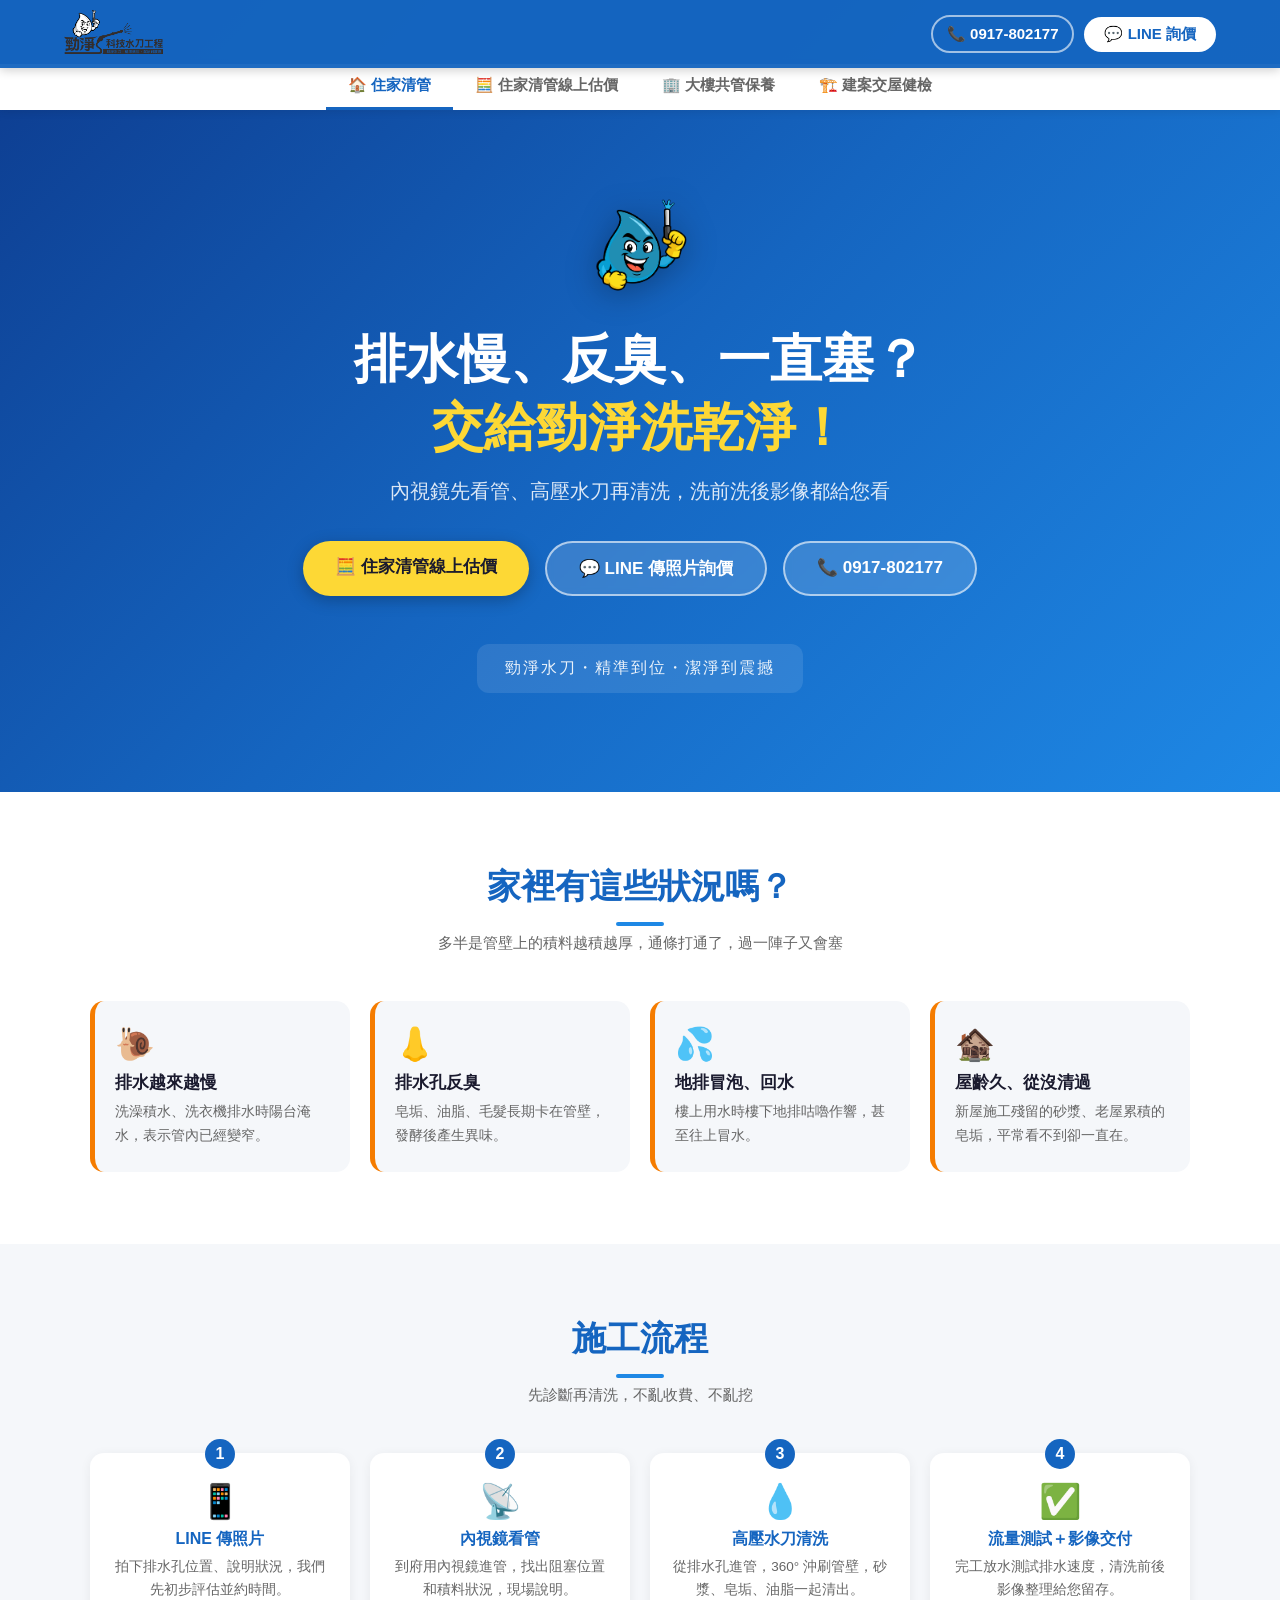
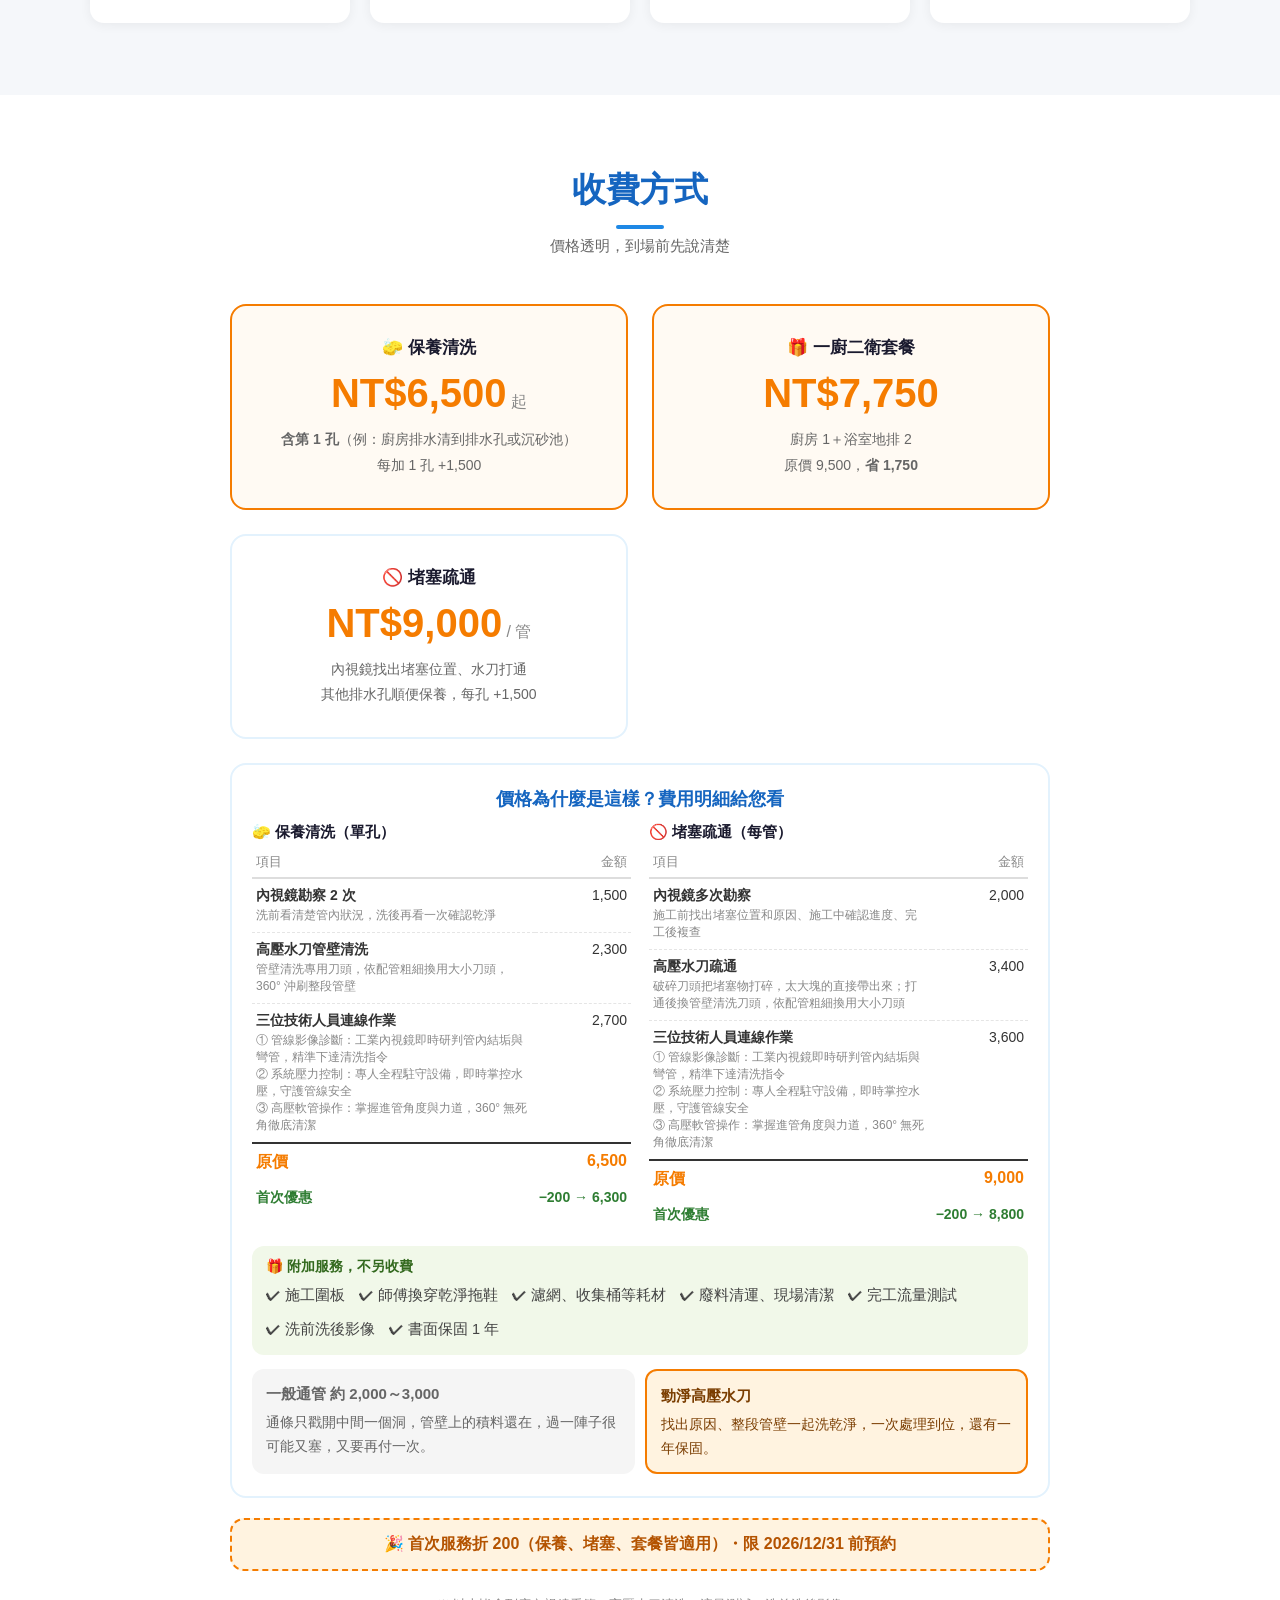
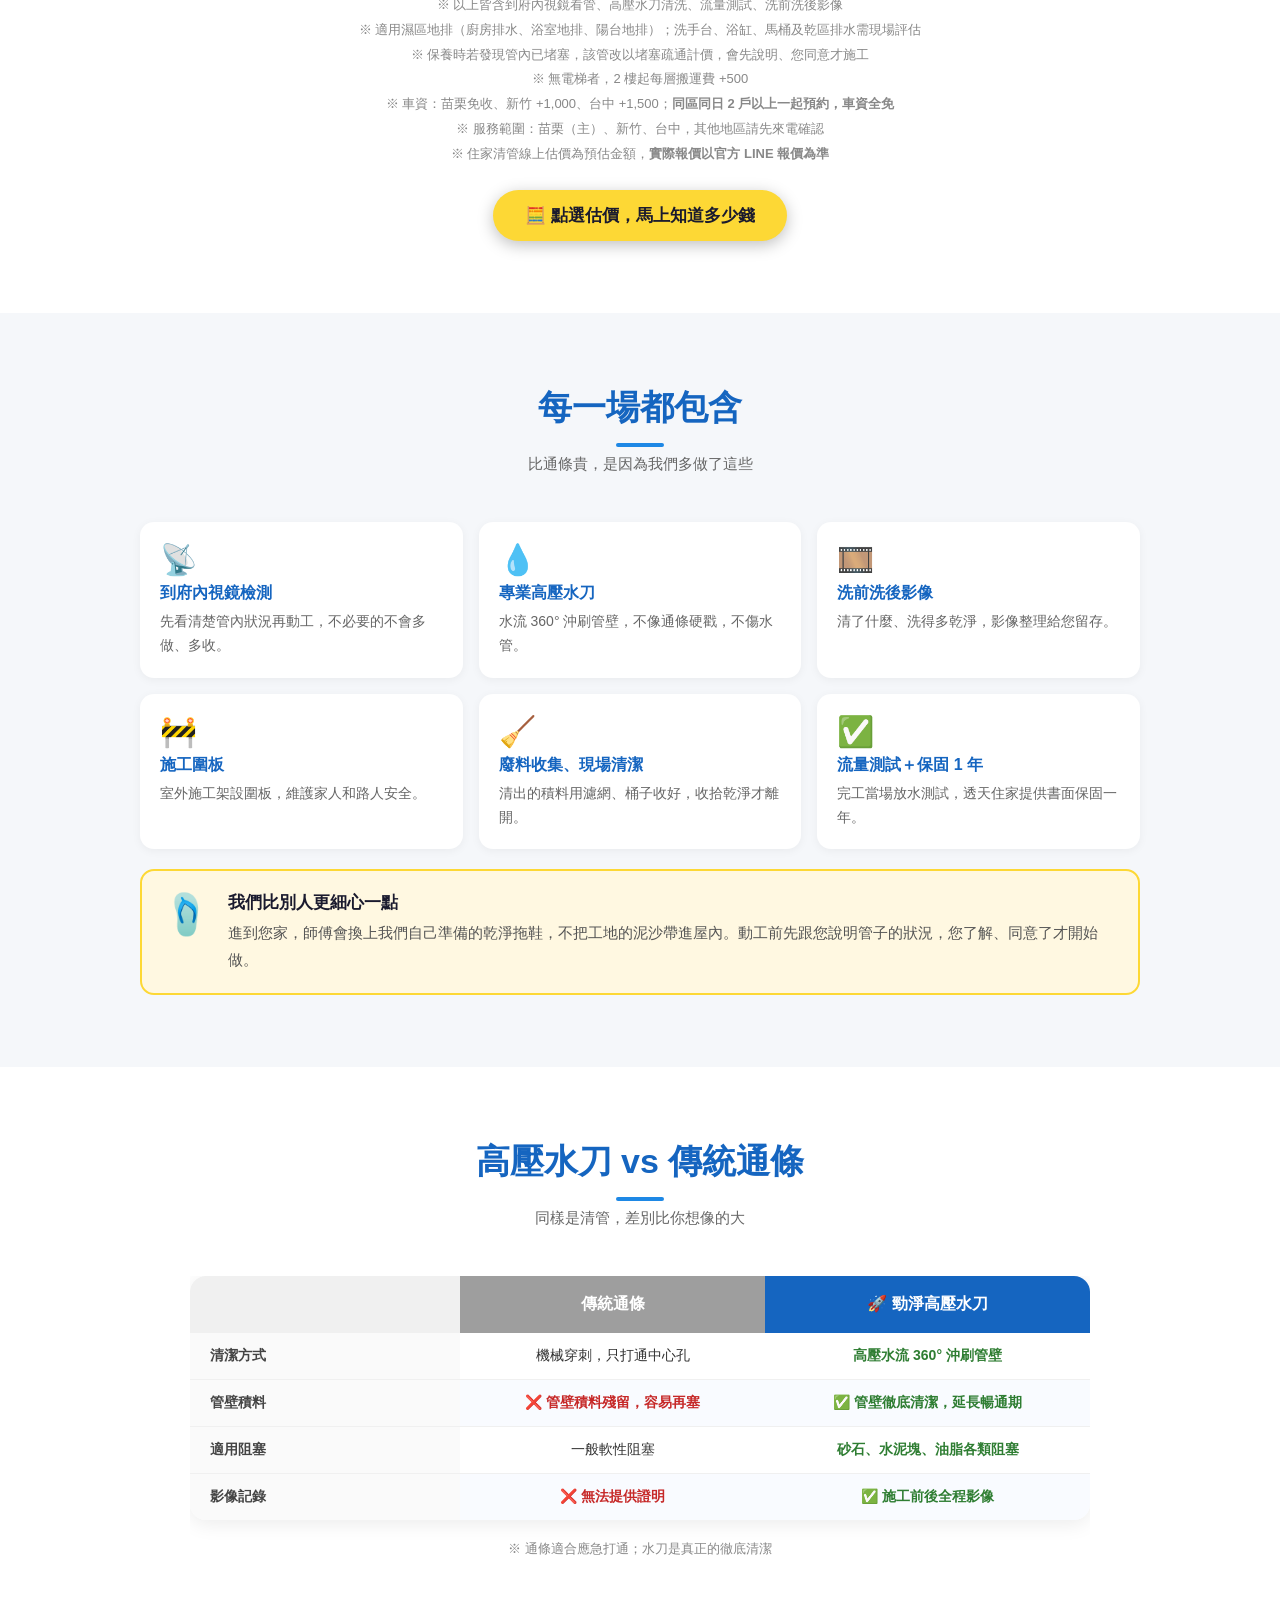
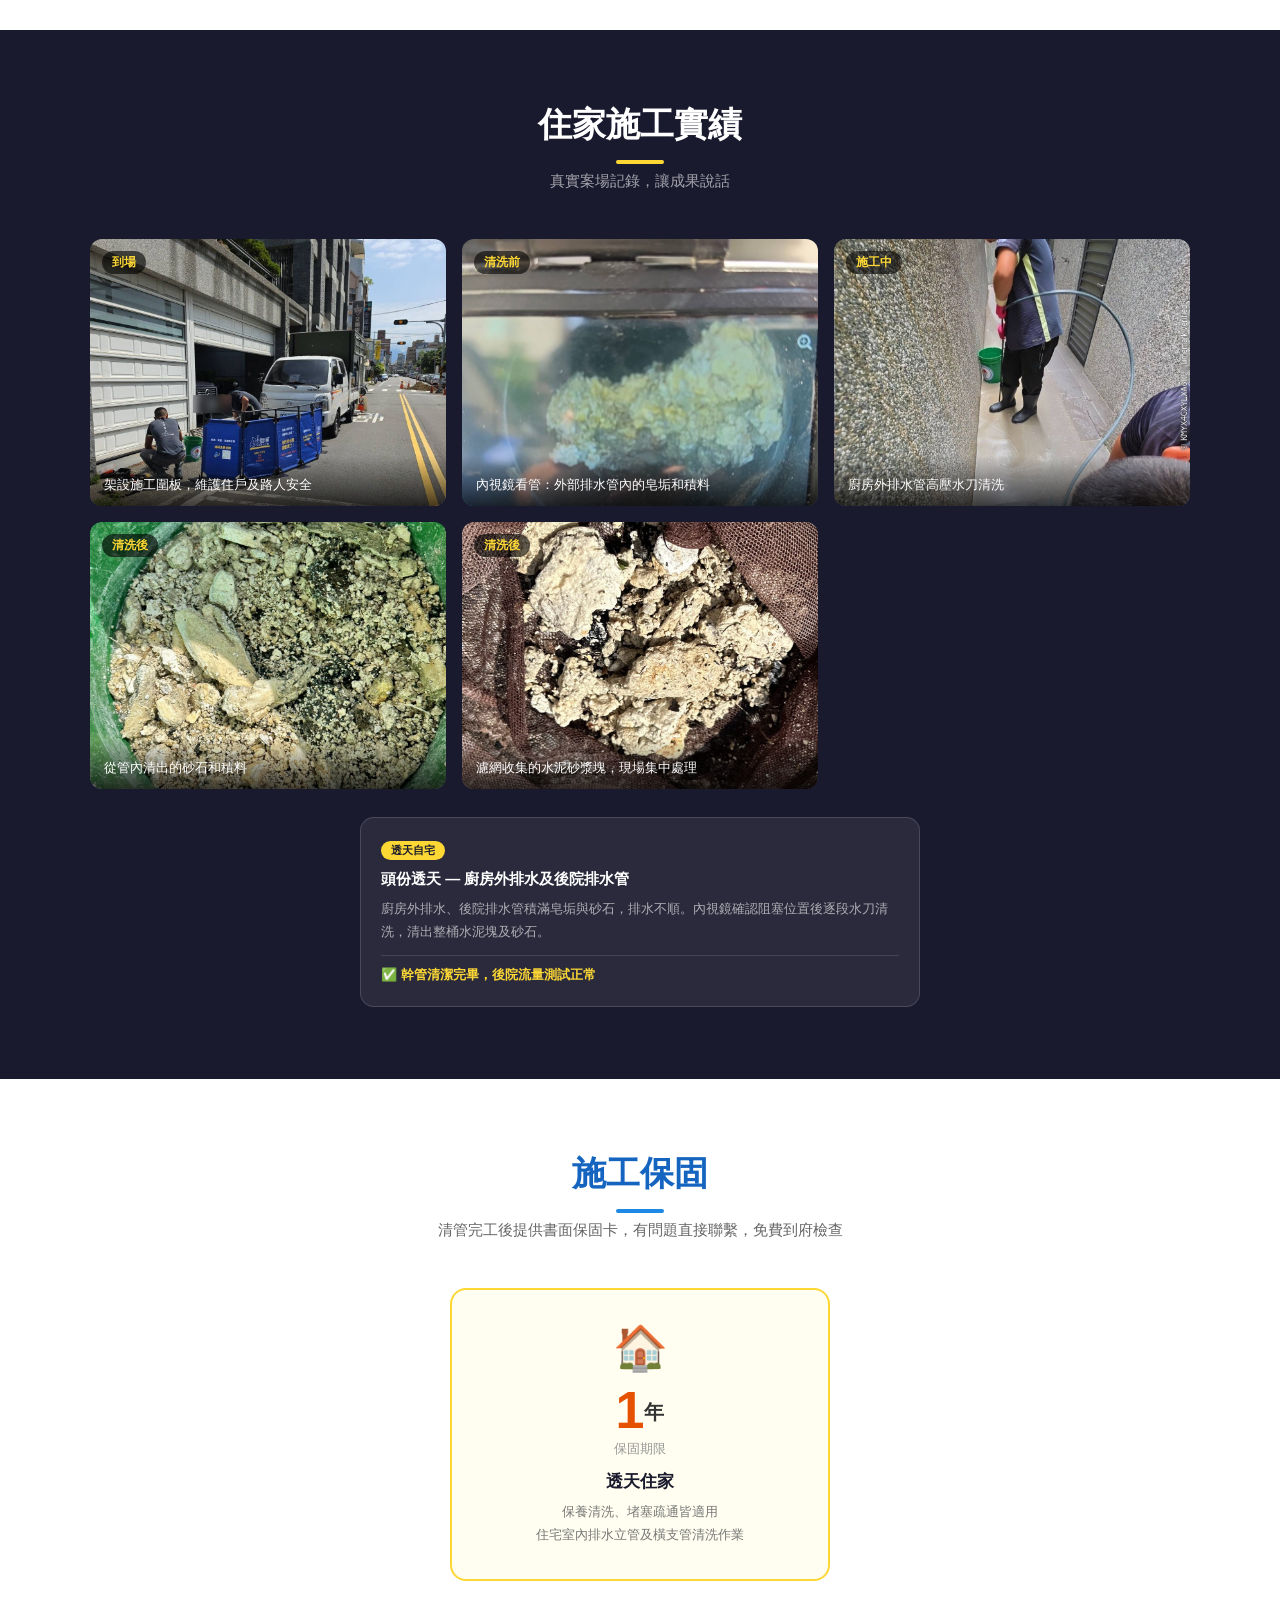
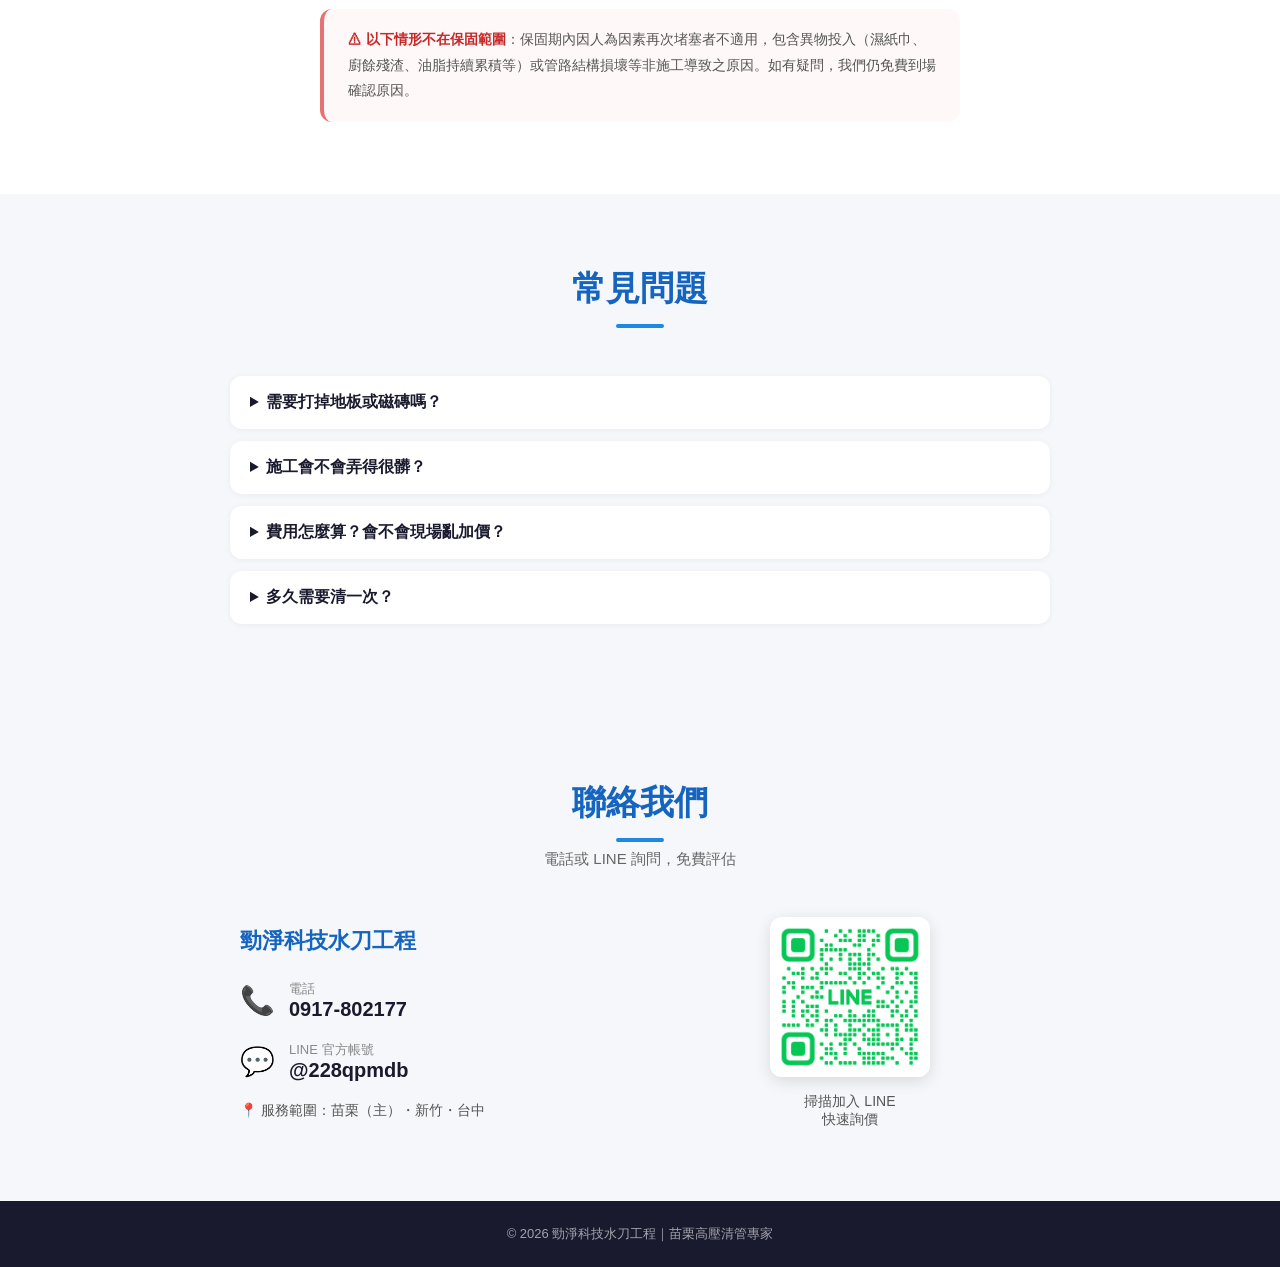
==== commit 6224bc30: "Add files via upload" ====
--- a/index.html
+++ b/index.html
@@ -39,6 +39,7 @@
 </nav>
 <div class="tabs">
   <a href="index.html" class="active">🏠 住家清管</a>
+  <a href="estimate.html">🧮 住家清管線上估價</a>
   <a href="building.html">🏢 大樓共管保養</a>
   <a href="builder.html">🏗️ 建案交屋健檢</a>
 </div>
@@ -50,7 +51,8 @@
     <h1>排水慢、反臭、一直塞？<br><span>交給勁淨洗乾淨！</span></h1>
     <p class="sub">內視鏡先看管、高壓水刀再清洗，洗前洗後影像都給您看</p>
     <div class="hero-btns">
-      <a href="https://line.me/ti/p/~@228qpmdb" class="btn-primary">💬 LINE 傳照片詢價</a>
+      <a href="estimate.html" class="btn-primary">🧮 住家清管線上估價</a>
+      <a href="https://line.me/ti/p/~@228qpmdb" class="btn-secondary">💬 LINE 傳照片詢價</a>
       <a href="tel:0917802177" class="btn-secondary">📞 0917-802177</a>
     </div>
     <div class="slogan-bar">勁淨水刀・精準到位・潔淨到震撼</div>
@@ -125,17 +127,59 @@
   </div>
   <div class="price-grid">
     <div class="price-card main">
-      <div class="p-name">🚚 基本出車</div>
-      <div class="p-num">NT$8,000</div>
-      <div class="p-desc"><b>含清洗 1 管</b><br>含到府內視鏡看管、高壓水刀清洗、流量測試</div>
+      <div class="p-name">🧽 保養清洗</div>
+      <div class="p-num">NT$6,500<small> 起</small></div>
+      <div class="p-desc"><b>含第 1 孔</b>（例：廚房排水清到排水孔或沉砂池）<br>每加 1 孔 +1,500</div>
+    </div>
+    <div class="price-card main">
+      <div class="p-name">🎁 一廚二衛套餐</div>
+      <div class="p-num">NT$7,750</div>
+      <div class="p-desc">廚房 1＋浴室地排 2<br>原價 9,500，<b>省 1,750</b></div>
     </div>
     <div class="price-card">
-      <div class="p-name">➕ 加洗管路</div>
-      <div class="p-num">+NT$2,500<small> / 管</small></div>
-      <div class="p-desc">同一趟多洗幾管，每管加 2,500<br>例：洗 2 管 10,500、洗 3 管 13,000</div>
-    </div>
-  </div>
-  <p class="price-note">※ 管內有水泥塊、異物卡死或需特殊處理者，現場評估後另行報價<br>※ 服務範圍：苗栗（主）、新竹、台中，遠程地區請先來電確認</p>
+      <div class="p-name">🚫 堵塞疏通</div>
+      <div class="p-num">NT$9,000<small> / 管</small></div>
+      <div class="p-desc">內視鏡找出堵塞位置、水刀打通<br>其他排水孔順便保養，每孔 +1,500</div>
+    </div>
+  </div>
+  <div class="why-clog">
+    <h3>價格為什麼是這樣？費用明細給您看</h3>
+    <div class="why-clog-grid">
+      <div><div class="bill-title">🧽 保養清洗（單孔）</div><table class="bill"><thead><tr><th>項目</th><th>金額</th></tr></thead><tbody><tr><td><b>內視鏡勘察 2 次</b><small>洗前看清楚管內狀況，洗後再看一次確認乾淨</small></td><td>1,500</td></tr><tr><td><b>高壓水刀管壁清洗</b><small>管壁清洗專用刀頭，依配管粗細換用大小刀頭，360° 沖刷整段管壁</small></td><td>2,300</td></tr><tr><td><b>三位技術人員連線作業</b><small>① 管線影像診斷：工業內視鏡即時研判管內結垢與彎管，精準下達清洗指令<br>② 系統壓力控制：專人全程駐守設備，即時掌控水壓，守護管線安全<br>③ 高壓軟管操作：掌握進管角度與力道，360° 無死角徹底清潔</small></td><td>2,700</td></tr></tbody><tfoot><tr><td>原價</td><td>6,500</td></tr><tr class="first"><td>首次優惠</td><td>−200 → 6,300</td></tr></tfoot></table></div>
+      <div><div class="bill-title">🚫 堵塞疏通（每管）</div><table class="bill"><thead><tr><th>項目</th><th>金額</th></tr></thead><tbody><tr><td><b>內視鏡多次勘察</b><small>施工前找出堵塞位置和原因、施工中確認進度、完工後複查</small></td><td>2,000</td></tr><tr><td><b>高壓水刀疏通</b><small>破碎刀頭把堵塞物打碎，太大塊的直接帶出來；打通後換管壁清洗刀頭，依配管粗細換用大小刀頭</small></td><td>3,400</td></tr><tr><td><b>三位技術人員連線作業</b><small>① 管線影像診斷：工業內視鏡即時研判管內結垢與彎管，精準下達清洗指令<br>② 系統壓力控制：專人全程駐守設備，即時掌控水壓，守護管線安全<br>③ 高壓軟管操作：掌握進管角度與力道，360° 無死角徹底清潔</small></td><td>3,600</td></tr></tbody><tfoot><tr><td>原價</td><td>9,000</td></tr><tr class="first"><td>首次優惠</td><td>−200 → 8,800</td></tr></tfoot></table></div>
+    </div>
+    <div class="free"><b>🎁 附加服務，不另收費</b><ul><li>施工圍板</li><li>師傅換穿乾淨拖鞋</li><li>濾網、收集桶等耗材</li><li>廢料清運、現場清潔</li><li>完工流量測試</li><li>洗前洗後影像</li><li>書面保固 1 年</li></ul></div>
+    <div class="vs">
+      <div class="vs-old"><b>一般通管 約 2,000～3,000</b>通條只戳開中間一個洞，管壁上的積料還在，過一陣子很可能又塞，又要再付一次。</div>
+      <div class="vs-new"><b>勁淨高壓水刀</b>找出原因、整段管壁一起洗乾淨，一次處理到位，還有一年保固。</div>
+    </div>
+  </div>
+  <div style="max-width:820px;margin:20px auto 0;background:#fff3e0;border:2px dashed var(--orange);border-radius:14px;padding:14px 18px;text-align:center;font-size:16px;color:#b45300;font-weight:bold">🎉 首次服務折 200（保養、堵塞、套餐皆適用）・限 2026/12/31 前預約</div>
+  <p class="price-note">※ 以上皆含到府內視鏡看管、高壓水刀清洗、流量測試、洗前洗後影像<br>※ 適用濕區地排（廚房排水、浴室地排、陽台地排）；洗手台、浴缸、馬桶及乾區排水需現場評估<br>※ 保養時若發現管內已堵塞，該管改以堵塞疏通計價，會先說明、您同意才施工<br>※ 無電梯者，2 樓起每層搬運費 +500<br>※ 車資：苗栗免收、新竹 +1,000、台中 +1,500；<b>同區同日 2 戶以上一起預約，車資全免</b><br>※ 服務範圍：苗栗（主）、新竹、台中，其他地區請先來電確認<br>※ 住家清管線上估價為預估金額，<b>實際報價以官方 LINE 報價為準</b></p>
+  <div style="text-align:center;margin-top:24px"><a href="estimate.html" class="btn-primary">🧮 點選估價，馬上知道多少錢</a></div>
+</section>
+
+<!-- 每一場都包含 -->
+<section class="included">
+  <div class="section-title">
+    <h2>每一場都包含</h2>
+    <p>比通條貴，是因為我們多做了這些</p>
+  </div>
+  <div class="inc-grid">
+    <div class="inc-card"><div class="inc-icon">📡</div><h3>到府內視鏡檢測</h3><p>先看清楚管內狀況再動工，不必要的不會多做、多收。</p></div>
+    <div class="inc-card"><div class="inc-icon">💧</div><h3>專業高壓水刀</h3><p>水流 360° 沖刷管壁，不像通條硬戳，不傷水管。</p></div>
+    <div class="inc-card"><div class="inc-icon">🎞️</div><h3>洗前洗後影像</h3><p>清了什麼、洗得多乾淨，影像整理給您留存。</p></div>
+    <div class="inc-card"><div class="inc-icon">🚧</div><h3>施工圍板</h3><p>室外施工架設圍板，維護家人和路人安全。</p></div>
+    <div class="inc-card"><div class="inc-icon">🧹</div><h3>廢料收集、現場清潔</h3><p>清出的積料用濾網、桶子收好，收拾乾淨才離開。</p></div>
+    <div class="inc-card"><div class="inc-icon">✅</div><h3>流量測試＋保固 1 年</h3><p>完工當場放水測試，透天住家提供書面保固一年。</p></div>
+  </div>
+  <div class="careful">
+    <div class="careful-icon">🩴</div>
+    <div>
+      <h3>我們比別人更細心一點</h3>
+      <p>進到您家，師傅會換上我們自己準備的乾淨拖鞋，不把工地的泥沙帶進屋內。動工前先跟您說明管子的狀況，您了解、同意了才開始做。</p>
+    </div>
+  </div>
 </section>
 
 <!-- COMPARISON -->
@@ -216,7 +260,7 @@
       <div><span class="warranty-num">1</span><span class="warranty-unit">年</span></div>
       <div class="warranty-label">保固期限</div>
       <div class="warranty-type">透天住家</div>
-      <div class="warranty-desc">住宅室內排水立管及橫支管清洗作業</div>
+      <div class="warranty-desc">保養清洗、堵塞疏通皆適用<br>住宅室內排水立管及橫支管清洗作業</div>
     </div>
   </div>
   <div class="warranty-exclude">
@@ -240,7 +284,7 @@
     </details>
     <details>
       <summary>費用怎麼算？會不會現場亂加價？</summary>
-      <p>基本出車 8,000 元含清洗 1 管，多洗一管加 2,500 元。到場用內視鏡看管後，會先跟您說明要洗哪幾管、總共多少錢，您同意了才開始施工。</p>
+      <p>保養清洗 6,500 元起（含 1 孔），每加 1 孔 +1,500；廚房加 2 間浴室有套餐價 7,750。已經堵住的管路每管 9,000。首次服務折 200（2026/12/31 前預約）。到場用內視鏡看管後，會先跟您說明要洗哪幾孔、總共多少錢，您同意了才開始施工。也可以先用<a href="estimate.html" style="color:var(--blue);text-decoration:underline">住家清管線上估價</a>算算看。</p>
     </details>
     <details>
       <summary>多久需要清一次？</summary>
--- a/style.css
+++ b/style.css
@@ -1,381 +1,417 @@
-* { margin: 0; padding: 0; box-sizing: border-box; }
-:root {
-  --blue:   #1565C0;
-  --lblue:  #1E88E5;
-  --orange: #F57C00;
-  --dark:   #1a1a2e;
-  --gray:   #f5f7fa;
-  --text:   #333;
-}
-body { font-family: '微軟正黑體', 'Microsoft JhengHei', sans-serif; color: var(--text); }
-a { text-decoration: none; color: inherit; }
-
-/* NAV */
-nav {
-  position: fixed; top: 0; width: 100%; z-index: 100;
-  background: rgba(21,101,192,0.96);
-  display: flex; align-items: center; justify-content: space-between;
-  padding: 10px 5%;
-  box-shadow: 0 2px 10px rgba(0,0,0,0.2);
-}
-nav img.nav-logo { height: 44px; }
-.nav-cta {
-  background: #fff; color: var(--blue);
-  font-weight: bold; font-size: 15px;
-  padding: 8px 20px; border-radius: 30px;
-  transition: all .2s;
-}
-.nav-cta:hover { background: #e3f2fd; }
-
-/* HERO */
-.hero {
-  min-height: 100vh;
-  background: linear-gradient(135deg, #0d3b8e 0%, #1565C0 50%, #1E88E5 100%);
-  display: flex; align-items: center; justify-content: center;
-  text-align: center; padding: 100px 5% 60px;
-  position: relative; overflow: hidden;
-}
-.hero-content { position: relative; z-index: 1; }
-.hero img.mascot { width: 130px; margin-bottom: 20px; filter: drop-shadow(0 4px 16px rgba(0,0,0,0.3)); }
-.hero h1 { font-size: clamp(28px, 5vw, 52px); color: #fff; line-height: 1.3; margin-bottom: 16px; }
-.hero h1 span { color: #FDD835; }
-.hero p.sub { font-size: clamp(15px, 2vw, 20px); color: rgba(255,255,255,0.85); margin-bottom: 36px; }
-.hero-btns { display: flex; gap: 16px; justify-content: center; flex-wrap: wrap; }
-.btn-primary {
-  background: #FDD835; color: #1a1a2e;
-  font-size: 17px; font-weight: bold;
-  padding: 14px 32px; border-radius: 40px;
-  box-shadow: 0 4px 16px rgba(0,0,0,0.25);
-  transition: transform .2s;
-  display: inline-block;
-}
-.btn-primary:hover { transform: translateY(-2px); }
-.btn-secondary {
-  background: rgba(255,255,255,0.15); color: #fff;
-  border: 2px solid rgba(255,255,255,0.6);
-  font-size: 17px; font-weight: bold;
-  padding: 14px 32px; border-radius: 40px;
-  backdrop-filter: blur(4px);
-  transition: background .2s;
-  display: inline-block;
-}
-.btn-secondary:hover { background: rgba(255,255,255,0.25); }
-.slogan-bar {
-  margin-top: 48px;
-  background: rgba(255,255,255,0.1);
-  border-radius: 12px; padding: 14px 28px;
-  display: inline-block;
-  font-size: 16px; color: rgba(255,255,255,0.9);
-  letter-spacing: 2px;
-}
-
-/* ALERT BANNER — 工班交接 */
-.alert-banner {
-  background: linear-gradient(135deg, #1a1a2e 0%, #2d2d44 100%);
-  padding: 56px 5%;
-  text-align: center;
-  position: relative; overflow: hidden;
-}
-.alert-banner::before {
-  content: '';
-  position: absolute; inset: 0;
-  background: url('case3.jpg') center/cover no-repeat;
-  opacity: 0.06;
-}
-.alert-inner { position: relative; z-index: 1; }
-.alert-tag {
-  display: inline-block;
-  background: var(--orange); color: #fff;
-  font-size: 13px; font-weight: bold;
-  padding: 4px 16px; border-radius: 20px;
-  letter-spacing: 2px; margin-bottom: 20px;
-}
-.alert-banner h2 {
-  font-size: clamp(22px, 4vw, 40px);
-  color: #fff; line-height: 1.4; margin-bottom: 12px;
-}
-.alert-banner h2 em { color: #FDD835; font-style: normal; }
-.alert-banner p { color: rgba(255,255,255,0.7); font-size: 15px; margin-bottom: 36px; }
-.alert-steps {
-  display: flex; justify-content: center; flex-wrap: wrap; gap: 16px;
-  margin-bottom: 36px;
-}
-.alert-step {
-  background: rgba(255,255,255,0.08);
-  border: 1px solid rgba(255,255,255,0.15);
-  border-radius: 12px; padding: 16px 24px;
-  color: #fff; font-size: 14px; min-width: 160px;
-}
-.alert-step .step-num { font-size: 24px; margin-bottom: 6px; }
-
-/* SECTION COMMON */
-section { padding: 72px 5%; }
-.section-title { text-align: center; margin-bottom: 48px; }
-.section-title h2 { font-size: clamp(22px, 3vw, 34px); color: var(--blue); }
-.section-title p { color: #666; margin-top: 8px; font-size: 15px; }
-.section-title h2::after {
-  content: ''; display: block;
-  width: 48px; height: 4px;
-  background: var(--lblue); border-radius: 2px;
-  margin: 12px auto 0;
-}
-
-/* FEATURES */
-.features { background: var(--gray); }
-.feat-grid { display: grid; grid-template-columns: repeat(auto-fit, minmax(220px, 1fr)); gap: 28px; max-width: 1100px; margin: 0 auto; }
-.feat-card {
-  background: #fff; border-radius: 16px;
-  padding: 32px 24px; text-align: center;
-  box-shadow: 0 2px 12px rgba(0,0,0,0.07);
-  transition: transform .2s;
-}
-.feat-card:hover { transform: translateY(-4px); }
-.feat-icon { font-size: 40px; margin-bottom: 16px; }
-.feat-card h3 { font-size: 17px; color: var(--blue); margin-bottom: 10px; }
-.feat-card p { font-size: 14px; color: #666; line-height: 1.7; }
-.feat-card.equip { border-top: 4px solid var(--orange); }
-.feat-card.equip h3 { color: var(--orange); }
-
-/* COMPARISON */
-.comparison { background: #fff; }
-.compare-wrap { max-width: 900px; margin: 0 auto; overflow-x: auto; }
-.compare-table { width: 100%; border-collapse: collapse; border-radius: 16px; overflow: hidden; box-shadow: 0 4px 20px rgba(0,0,0,0.08); }
-.compare-table th { padding: 18px 20px; font-size: 16px; text-align: center; }
-.compare-table th:first-child { background: #f0f0f0; color: #555; width: 30%; }
-.compare-table th.th-old { background: #9E9E9E; color: #fff; }
-.compare-table th.th-new { background: var(--blue); color: #fff; }
-.compare-table td { padding: 14px 20px; font-size: 14px; text-align: center; border-bottom: 1px solid #f0f0f0; }
-.compare-table td:first-child { text-align: left; font-weight: bold; color: #444; background: #fafafa; }
-.compare-table tr:last-child td { border-bottom: none; }
-.compare-table tr:nth-child(even) td:not(:first-child) { background: #f9fbff; }
-.badge-bad  { color: #c62828; font-weight: bold; }
-.badge-good { color: #2e7d32; font-weight: bold; }
-.compare-note { text-align: center; margin-top: 20px; font-size: 13px; color: #888; }
-
-/* SERVICES */
-.services { background: var(--gray); }
-.svc-grid { display: grid; grid-template-columns: repeat(auto-fit, minmax(280px, 1fr)); gap: 24px; max-width: 1100px; margin: 0 auto; }
-.svc-card {
-  background: #fff;
-  border: 2px solid #e3f2fd; border-radius: 16px;
-  padding: 28px 24px; position: relative; overflow: hidden;
-}
-.svc-card::before {
-  content: ''; position: absolute; top: 0; left: 0;
-  width: 6px; height: 100%; background: var(--lblue);
-}
-.svc-card.highlight::before { background: var(--orange); }
-.svc-card.highlight { border-color: #ffe0b2; }
-.svc-badge {
-  display: inline-block; background: var(--orange); color: #fff;
-  font-size: 11px; font-weight: bold; padding: 2px 10px;
-  border-radius: 10px; margin-bottom: 10px;
-}
-.svc-card h3 { font-size: 18px; color: var(--dark); margin-bottom: 14px; }
-.svc-item { display: flex; align-items: center; gap: 10px; padding: 9px 0; border-bottom: 1px solid #f0f0f0; font-size: 14px; }
-.svc-item:last-child { border-bottom: none; }
-.svc-item::before { content: '✔'; color: var(--lblue); font-size: 13px; flex-shrink: 0; }
-.svc-card.highlight .svc-item::before { color: var(--orange); }
-.svc-note { font-size: 12px; color: #999; margin-top: 14px; }
-.svc-cta { margin-top: 40px; text-align: center; }
-.svc-cta p { color: #555; margin-bottom: 16px; font-size: 15px; }
-
-/* GALLERY */
-.gallery { background: var(--dark); }
-.gallery .section-title h2 { color: #fff; }
-.gallery .section-title p { color: rgba(255,255,255,0.6); }
-.gallery .section-title h2::after { background: #FDD835; }
-.gallery-grid { display: grid; grid-template-columns: repeat(auto-fit, minmax(280px, 1fr)); gap: 16px; max-width: 1100px; margin: 0 auto; }
-.gallery-item { border-radius: 12px; overflow: hidden; position: relative; aspect-ratio: 4/3; }
-.gallery-item img { width: 100%; height: 100%; object-fit: cover; transition: transform .3s; }
-.gallery-item:hover img { transform: scale(1.04); }
-.gallery-label {
-  position: absolute; top: 12px; left: 12px;
-  background: rgba(0,0,0,0.6); color: #FDD835;
-  font-size: 12px; font-weight: bold;
-  padding: 3px 10px; border-radius: 12px;
-}
-.gallery-caption {
-  position: absolute; bottom: 0; left: 0; right: 0;
-  background: linear-gradient(transparent, rgba(0,0,0,0.72));
-  color: #fff; font-size: 13px; padding: 20px 14px 12px;
-}
-
-/* BUILDER CTA */
-.builder-cta {
-  background: linear-gradient(135deg, var(--orange) 0%, #E65100 100%);
-  padding: 64px 5%; text-align: center;
-}
-.builder-cta h2 { font-size: clamp(22px, 3vw, 36px); color: #fff; margin-bottom: 12px; }
-.builder-cta p { color: rgba(255,255,255,0.88); font-size: 16px; margin-bottom: 32px; line-height: 1.7; }
-.btn-white {
-  background: #fff; color: var(--orange);
-  font-size: 18px; font-weight: bold;
-  padding: 16px 40px; border-radius: 40px;
-  box-shadow: 0 4px 20px rgba(0,0,0,0.2);
-  transition: transform .2s;
-  display: inline-block;
-}
-.btn-white:hover { transform: translateY(-2px); }
-
-/* CONTACT */
-.contact { background: var(--gray); }
-.contact-wrap { max-width: 800px; margin: 0 auto; display: grid; grid-template-columns: 1fr 1fr; gap: 40px; align-items: center; }
-.contact-info h3 { font-size: 22px; color: var(--blue); margin-bottom: 24px; }
-.contact-row { display: flex; align-items: center; gap: 14px; margin-bottom: 20px; }
-.contact-icon { font-size: 28px; }
-.contact-label { font-size: 13px; color: #888; }
-.contact-value { font-size: 20px; font-weight: bold; color: var(--dark); }
-.contact-area { font-size: 14px; color: #555; margin-top: 4px; }
-.qr-box { text-align: center; }
-.qr-box img { width: 160px; border: 4px solid #fff; border-radius: 12px; box-shadow: 0 4px 16px rgba(0,0,0,0.12); }
-.qr-box p { margin-top: 12px; font-size: 14px; color: #555; }
-
-/* FOOTER */
-footer {
-  background: var(--dark); color: rgba(255,255,255,0.6);
-  text-align: center; padding: 24px 5%; font-size: 13px;
-}
-
-@media (max-width: 600px) {
-  .contact-wrap { grid-template-columns: 1fr; text-align: center; }
-  .contact-row { justify-content: center; }
-  .alert-steps { flex-direction: column; align-items: center; }
-}
-
-/* PRICING in service cards */
-.svc-price {
-  margin-top: 16px; padding-top: 14px;
-  border-top: 2px dashed #dde8f8;
-  font-size: 13.5px; color: #555; line-height: 2;
-}
-.svc-price strong { color: var(--dark); font-size: 15px; }
-.svc-card.highlight .svc-price { border-color: #ffd09a; }
-
-/* WARRANTY */
-.warranty { background: #fff; }
-.warranty-grid {
-  display: grid;
-  grid-template-columns: repeat(auto-fit, minmax(260px, 1fr));
-  gap: 24px; max-width: 780px; margin: 0 auto;
-}
-.warranty-card {
-  border-radius: 16px; padding: 32px 24px; text-align: center;
-}
-.warranty-card.w-blue { border: 2px solid #bbdefb; background: #f0f7ff; }
-.warranty-card.w-gold { border: 2px solid #FDD835; background: #fffef0; }
-.warranty-icon { font-size: 44px; margin-bottom: 10px; }
-.warranty-num {
-  font-size: 52px; font-weight: 900; line-height: 1; color: var(--blue);
-}
-.warranty-card.w-gold .warranty-num { color: #E65100; }
-.warranty-unit { font-size: 20px; font-weight: bold; vertical-align: bottom; line-height: 2.4; }
-.warranty-label { font-size: 13px; color: #999; margin: 4px 0 12px; }
-.warranty-type { font-size: 17px; font-weight: bold; color: var(--dark); margin-bottom: 8px; }
-.warranty-desc { font-size: 13px; color: #777; line-height: 1.75; }
-.warranty-exclude {
-  max-width: 640px; margin: 28px auto 0;
-  background: #fff8f8; border-radius: 12px;
-  padding: 18px 24px; border-left: 4px solid #e57373;
-  font-size: 13.5px; color: #555; line-height: 1.9;
-}
-.warranty-exclude b { color: #c62828; }
-
-/* CASE STUDIES (text cards inside gallery) */
-.case-grid {
-  display: grid;
-  grid-template-columns: repeat(auto-fit, minmax(260px, 1fr));
-  gap: 18px; max-width: 1100px; margin: 28px auto 0;
-}
-.case-card {
-  background: rgba(255,255,255,0.07);
-  border: 1px solid rgba(255,255,255,0.15);
-  border-radius: 14px; padding: 22px 20px;
-}
-.case-tag {
-  display: inline-block; background: #FDD835; color: #1a1a2e;
-  font-size: 11px; font-weight: bold;
-  padding: 2px 10px; border-radius: 10px; margin-bottom: 10px;
-}
-.case-card h4 { font-size: 15px; color: #fff; margin-bottom: 8px; }
-.case-card p { font-size: 13px; color: rgba(255,255,255,0.62); line-height: 1.8; }
-.case-result {
-  margin-top: 12px; padding-top: 10px;
-  border-top: 1px solid rgba(255,255,255,0.12);
-  font-size: 13px; color: #FDD835; font-weight: bold;
-}
-
-/* ===== v2：三分頁共用 ===== */
-nav .nav-right { display: flex; gap: 10px; align-items: center; }
-.nav-tel {
-  color: #fff; font-weight: bold; font-size: 15px;
-  padding: 8px 14px; border: 2px solid rgba(255,255,255,0.6); border-radius: 30px;
-}
-.tabs {
-  position: fixed; top: 64px; left: 0; right: 0; z-index: 99;
-  background: #fff; display: flex; justify-content: center;
-  box-shadow: 0 2px 8px rgba(0,0,0,0.08); overflow-x: auto;
-}
-.tabs a {
-  padding: 12px 22px; font-size: 15px; font-weight: bold; color: #666;
-  border-bottom: 3px solid transparent; white-space: nowrap;
-}
-.tabs a:hover { color: var(--blue); }
-.tabs a.active { color: var(--blue); border-bottom-color: var(--blue); }
-.hero { padding-top: 150px; min-height: 88vh; }
-.hero.hero-bld { background: linear-gradient(135deg, #263238 0%, #37474F 50%, #1565C0 100%); }
-.hero.hero-bdr { background: linear-gradient(135deg, #1a1a2e 0%, #E65100 140%); }
-
-/* 症狀卡 */
-.symptoms { background: #fff; }
-.sym-grid { display: grid; grid-template-columns: repeat(auto-fit, minmax(220px, 1fr)); gap: 20px; max-width: 1100px; margin: 0 auto; }
-.sym-card { background: var(--gray); border-radius: 14px; padding: 24px 20px; border-left: 5px solid var(--orange); }
-.sym-card .sym-icon { font-size: 32px; margin-bottom: 8px; }
-.sym-card h3 { font-size: 17px; color: var(--dark); margin-bottom: 6px; }
-.sym-card p { font-size: 14px; color: #666; line-height: 1.7; }
-
-/* 流程 */
-.steps { background: var(--gray); }
-.step-grid { display: grid; grid-template-columns: repeat(auto-fit, minmax(200px, 1fr)); gap: 20px; max-width: 1100px; margin: 0 auto; counter-reset: s; }
-.step-card { background: #fff; border-radius: 14px; padding: 28px 20px 22px; text-align: center; position: relative; box-shadow: 0 2px 12px rgba(0,0,0,0.06); }
-.step-card::before {
-  counter-increment: s; content: counter(s);
-  position: absolute; top: -14px; left: 50%; transform: translateX(-50%);
-  width: 30px; height: 30px; line-height: 30px; border-radius: 50%;
-  background: var(--blue); color: #fff; font-weight: bold;
-}
-.step-card .step-icon { font-size: 34px; margin-bottom: 8px; }
-.step-card h3 { font-size: 16px; color: var(--blue); margin-bottom: 6px; }
-.step-card p { font-size: 13.5px; color: #666; line-height: 1.7; }
-
-/* 價格卡 */
-.price { background: #fff; }
-.price-grid { display: grid; grid-template-columns: repeat(auto-fit, minmax(260px, 1fr)); gap: 24px; max-width: 820px; margin: 0 auto; }
-.price-card { border: 2px solid #e3f2fd; border-radius: 16px; padding: 30px 24px; text-align: center; }
-.price-card.main { border-color: var(--orange); background: #fffaf3; }
-.price-card .p-name { font-size: 17px; font-weight: bold; color: var(--dark); margin-bottom: 10px; }
-.price-card .p-num { font-size: 40px; font-weight: 900; color: var(--orange); line-height: 1.2; }
-.price-card .p-num small { font-size: 16px; color: #888; font-weight: normal; }
-.price-card .p-desc { font-size: 14px; color: #666; line-height: 1.8; margin-top: 10px; }
-.price-note { max-width: 820px; margin: 22px auto 0; font-size: 13px; color: #888; line-height: 1.9; text-align: center; }
-
-/* FAQ */
-.faq { background: var(--gray); }
-.faq-list { max-width: 820px; margin: 0 auto; }
-.faq-list details { background: #fff; border-radius: 12px; margin-bottom: 12px; padding: 16px 20px; box-shadow: 0 1px 6px rgba(0,0,0,0.05); }
-.faq-list summary { font-weight: bold; font-size: 15.5px; color: var(--dark); cursor: pointer; }
-.faq-list details p { margin-top: 10px; font-size: 14px; color: #555; line-height: 1.8; }
-
-@media (max-width: 600px) {
-  .nav-tel { display: none; }
-  .tabs { justify-content: flex-start; }
-  .tabs a { padding: 12px 14px; font-size: 14px; }
-}
-
-/* 沒塞≠乾淨 */
-.why { background: #fff; }
-.why-wrap { max-width: 1000px; margin: 0 auto; }
-.why-wrap img { width: 100%; border-radius: 14px; box-shadow: 0 4px 20px rgba(0,0,0,0.1); }
-.why-points { display: grid; grid-template-columns: repeat(auto-fit, minmax(240px, 1fr)); gap: 18px; margin-top: 28px; }
-.why-point { background: var(--gray); border-radius: 12px; padding: 18px 20px; font-size: 14px; color: #555; line-height: 1.8; }
-.why-point b { display: block; font-size: 16px; color: var(--blue); margin-bottom: 4px; }
+* { margin: 0; padding: 0; box-sizing: border-box; }
+:root {
+  --blue:   #1565C0;
+  --lblue:  #1E88E5;
+  --orange: #F57C00;
+  --dark:   #1a1a2e;
+  --gray:   #f5f7fa;
+  --text:   #333;
+}
+body { font-family: '微軟正黑體', 'Microsoft JhengHei', sans-serif; color: var(--text); }
+a { text-decoration: none; color: inherit; }
+
+/* NAV */
+nav {
+  position: fixed; top: 0; width: 100%; z-index: 100;
+  background: rgba(21,101,192,0.96);
+  display: flex; align-items: center; justify-content: space-between;
+  padding: 10px 5%;
+  box-shadow: 0 2px 10px rgba(0,0,0,0.2);
+}
+nav img.nav-logo { height: 44px; }
+.nav-cta {
+  background: #fff; color: var(--blue);
+  font-weight: bold; font-size: 15px;
+  padding: 8px 20px; border-radius: 30px;
+  transition: all .2s;
+}
+.nav-cta:hover { background: #e3f2fd; }
+
+/* HERO */
+.hero {
+  min-height: 100vh;
+  background: linear-gradient(135deg, #0d3b8e 0%, #1565C0 50%, #1E88E5 100%);
+  display: flex; align-items: center; justify-content: center;
+  text-align: center; padding: 100px 5% 60px;
+  position: relative; overflow: hidden;
+}
+.hero-content { position: relative; z-index: 1; }
+.hero img.mascot { width: 130px; margin-bottom: 20px; filter: drop-shadow(0 4px 16px rgba(0,0,0,0.3)); }
+.hero h1 { font-size: clamp(28px, 5vw, 52px); color: #fff; line-height: 1.3; margin-bottom: 16px; }
+.hero h1 span { color: #FDD835; }
+.hero p.sub { font-size: clamp(15px, 2vw, 20px); color: rgba(255,255,255,0.85); margin-bottom: 36px; }
+.hero-btns { display: flex; gap: 16px; justify-content: center; flex-wrap: wrap; }
+.btn-primary {
+  background: #FDD835; color: #1a1a2e;
+  font-size: 17px; font-weight: bold;
+  padding: 14px 32px; border-radius: 40px;
+  box-shadow: 0 4px 16px rgba(0,0,0,0.25);
+  transition: transform .2s;
+  display: inline-block;
+}
+.btn-primary:hover { transform: translateY(-2px); }
+.btn-secondary {
+  background: rgba(255,255,255,0.15); color: #fff;
+  border: 2px solid rgba(255,255,255,0.6);
+  font-size: 17px; font-weight: bold;
+  padding: 14px 32px; border-radius: 40px;
+  backdrop-filter: blur(4px);
+  transition: background .2s;
+  display: inline-block;
+}
+.btn-secondary:hover { background: rgba(255,255,255,0.25); }
+.slogan-bar {
+  margin-top: 48px;
+  background: rgba(255,255,255,0.1);
+  border-radius: 12px; padding: 14px 28px;
+  display: inline-block;
+  font-size: 16px; color: rgba(255,255,255,0.9);
+  letter-spacing: 2px;
+}
+
+/* ALERT BANNER — 工班交接 */
+.alert-banner {
+  background: linear-gradient(135deg, #1a1a2e 0%, #2d2d44 100%);
+  padding: 56px 5%;
+  text-align: center;
+  position: relative; overflow: hidden;
+}
+.alert-banner::before {
+  content: '';
+  position: absolute; inset: 0;
+  background: url('case3.jpg') center/cover no-repeat;
+  opacity: 0.06;
+}
+.alert-inner { position: relative; z-index: 1; }
+.alert-tag {
+  display: inline-block;
+  background: var(--orange); color: #fff;
+  font-size: 13px; font-weight: bold;
+  padding: 4px 16px; border-radius: 20px;
+  letter-spacing: 2px; margin-bottom: 20px;
+}
+.alert-banner h2 {
+  font-size: clamp(22px, 4vw, 40px);
+  color: #fff; line-height: 1.4; margin-bottom: 12px;
+}
+.alert-banner h2 em { color: #FDD835; font-style: normal; }
+.alert-banner p { color: rgba(255,255,255,0.7); font-size: 15px; margin-bottom: 36px; }
+.alert-steps {
+  display: flex; justify-content: center; flex-wrap: wrap; gap: 16px;
+  margin-bottom: 36px;
+}
+.alert-step {
+  background: rgba(255,255,255,0.08);
+  border: 1px solid rgba(255,255,255,0.15);
+  border-radius: 12px; padding: 16px 24px;
+  color: #fff; font-size: 14px; min-width: 160px;
+}
+.alert-step .step-num { font-size: 24px; margin-bottom: 6px; }
+
+/* SECTION COMMON */
+section { padding: 72px 5%; }
+.section-title { text-align: center; margin-bottom: 48px; }
+.section-title h2 { font-size: clamp(22px, 3vw, 34px); color: var(--blue); }
+.section-title p { color: #666; margin-top: 8px; font-size: 15px; }
+.section-title h2::after {
+  content: ''; display: block;
+  width: 48px; height: 4px;
+  background: var(--lblue); border-radius: 2px;
+  margin: 12px auto 0;
+}
+
+/* FEATURES */
+.features { background: var(--gray); }
+.feat-grid { display: grid; grid-template-columns: repeat(auto-fit, minmax(220px, 1fr)); gap: 28px; max-width: 1100px; margin: 0 auto; }
+.feat-card {
+  background: #fff; border-radius: 16px;
+  padding: 32px 24px; text-align: center;
+  box-shadow: 0 2px 12px rgba(0,0,0,0.07);
+  transition: transform .2s;
+}
+.feat-card:hover { transform: translateY(-4px); }
+.feat-icon { font-size: 40px; margin-bottom: 16px; }
+.feat-card h3 { font-size: 17px; color: var(--blue); margin-bottom: 10px; }
+.feat-card p { font-size: 14px; color: #666; line-height: 1.7; }
+.feat-card.equip { border-top: 4px solid var(--orange); }
+.feat-card.equip h3 { color: var(--orange); }
+
+/* COMPARISON */
+.comparison { background: #fff; }
+.compare-wrap { max-width: 900px; margin: 0 auto; overflow-x: auto; }
+.compare-table { width: 100%; border-collapse: collapse; border-radius: 16px; overflow: hidden; box-shadow: 0 4px 20px rgba(0,0,0,0.08); }
+.compare-table th { padding: 18px 20px; font-size: 16px; text-align: center; }
+.compare-table th:first-child { background: #f0f0f0; color: #555; width: 30%; }
+.compare-table th.th-old { background: #9E9E9E; color: #fff; }
+.compare-table th.th-new { background: var(--blue); color: #fff; }
+.compare-table td { padding: 14px 20px; font-size: 14px; text-align: center; border-bottom: 1px solid #f0f0f0; }
+.compare-table td:first-child { text-align: left; font-weight: bold; color: #444; background: #fafafa; }
+.compare-table tr:last-child td { border-bottom: none; }
+.compare-table tr:nth-child(even) td:not(:first-child) { background: #f9fbff; }
+.badge-bad  { color: #c62828; font-weight: bold; }
+.badge-good { color: #2e7d32; font-weight: bold; }
+.compare-note { text-align: center; margin-top: 20px; font-size: 13px; color: #888; }
+
+/* SERVICES */
+.services { background: var(--gray); }
+.svc-grid { display: grid; grid-template-columns: repeat(auto-fit, minmax(280px, 1fr)); gap: 24px; max-width: 1100px; margin: 0 auto; }
+.svc-card {
+  background: #fff;
+  border: 2px solid #e3f2fd; border-radius: 16px;
+  padding: 28px 24px; position: relative; overflow: hidden;
+}
+.svc-card::before {
+  content: ''; position: absolute; top: 0; left: 0;
+  width: 6px; height: 100%; background: var(--lblue);
+}
+.svc-card.highlight::before { background: var(--orange); }
+.svc-card.highlight { border-color: #ffe0b2; }
+.svc-badge {
+  display: inline-block; background: var(--orange); color: #fff;
+  font-size: 11px; font-weight: bold; padding: 2px 10px;
+  border-radius: 10px; margin-bottom: 10px;
+}
+.svc-card h3 { font-size: 18px; color: var(--dark); margin-bottom: 14px; }
+.svc-item { display: flex; align-items: center; gap: 10px; padding: 9px 0; border-bottom: 1px solid #f0f0f0; font-size: 14px; }
+.svc-item:last-child { border-bottom: none; }
+.svc-item::before { content: '✔'; color: var(--lblue); font-size: 13px; flex-shrink: 0; }
+.svc-card.highlight .svc-item::before { color: var(--orange); }
+.svc-note { font-size: 12px; color: #999; margin-top: 14px; }
+.svc-cta { margin-top: 40px; text-align: center; }
+.svc-cta p { color: #555; margin-bottom: 16px; font-size: 15px; }
+
+/* GALLERY */
+.gallery { background: var(--dark); }
+.gallery .section-title h2 { color: #fff; }
+.gallery .section-title p { color: rgba(255,255,255,0.6); }
+.gallery .section-title h2::after { background: #FDD835; }
+.gallery-grid { display: grid; grid-template-columns: repeat(auto-fit, minmax(280px, 1fr)); gap: 16px; max-width: 1100px; margin: 0 auto; }
+.gallery-item { border-radius: 12px; overflow: hidden; position: relative; aspect-ratio: 4/3; }
+.gallery-item img { width: 100%; height: 100%; object-fit: cover; transition: transform .3s; }
+.gallery-item:hover img { transform: scale(1.04); }
+.gallery-label {
+  position: absolute; top: 12px; left: 12px;
+  background: rgba(0,0,0,0.6); color: #FDD835;
+  font-size: 12px; font-weight: bold;
+  padding: 3px 10px; border-radius: 12px;
+}
+.gallery-caption {
+  position: absolute; bottom: 0; left: 0; right: 0;
+  background: linear-gradient(transparent, rgba(0,0,0,0.72));
+  color: #fff; font-size: 13px; padding: 20px 14px 12px;
+}
+
+/* BUILDER CTA */
+.builder-cta {
+  background: linear-gradient(135deg, var(--orange) 0%, #E65100 100%);
+  padding: 64px 5%; text-align: center;
+}
+.builder-cta h2 { font-size: clamp(22px, 3vw, 36px); color: #fff; margin-bottom: 12px; }
+.builder-cta p { color: rgba(255,255,255,0.88); font-size: 16px; margin-bottom: 32px; line-height: 1.7; }
+.btn-white {
+  background: #fff; color: var(--orange);
+  font-size: 18px; font-weight: bold;
+  padding: 16px 40px; border-radius: 40px;
+  box-shadow: 0 4px 20px rgba(0,0,0,0.2);
+  transition: transform .2s;
+  display: inline-block;
+}
+.btn-white:hover { transform: translateY(-2px); }
+
+/* CONTACT */
+.contact { background: var(--gray); }
+.contact-wrap { max-width: 800px; margin: 0 auto; display: grid; grid-template-columns: 1fr 1fr; gap: 40px; align-items: center; }
+.contact-info h3 { font-size: 22px; color: var(--blue); margin-bottom: 24px; }
+.contact-row { display: flex; align-items: center; gap: 14px; margin-bottom: 20px; }
+.contact-icon { font-size: 28px; }
+.contact-label { font-size: 13px; color: #888; }
+.contact-value { font-size: 20px; font-weight: bold; color: var(--dark); }
+.contact-area { font-size: 14px; color: #555; margin-top: 4px; }
+.qr-box { text-align: center; }
+.qr-box img { width: 160px; border: 4px solid #fff; border-radius: 12px; box-shadow: 0 4px 16px rgba(0,0,0,0.12); }
+.qr-box p { margin-top: 12px; font-size: 14px; color: #555; }
+
+/* FOOTER */
+footer {
+  background: var(--dark); color: rgba(255,255,255,0.6);
+  text-align: center; padding: 24px 5%; font-size: 13px;
+}
+
+@media (max-width: 600px) {
+  .contact-wrap { grid-template-columns: 1fr; text-align: center; }
+  .contact-row { justify-content: center; }
+  .alert-steps { flex-direction: column; align-items: center; }
+}
+
+/* PRICING in service cards */
+.svc-price {
+  margin-top: 16px; padding-top: 14px;
+  border-top: 2px dashed #dde8f8;
+  font-size: 13.5px; color: #555; line-height: 2;
+}
+.svc-price strong { color: var(--dark); font-size: 15px; }
+.svc-card.highlight .svc-price { border-color: #ffd09a; }
+
+/* WARRANTY */
+.warranty { background: #fff; }
+.warranty-grid {
+  display: grid;
+  grid-template-columns: repeat(auto-fit, minmax(260px, 1fr));
+  gap: 24px; max-width: 780px; margin: 0 auto;
+}
+.warranty-card {
+  border-radius: 16px; padding: 32px 24px; text-align: center;
+}
+.warranty-card.w-blue { border: 2px solid #bbdefb; background: #f0f7ff; }
+.warranty-card.w-gold { border: 2px solid #FDD835; background: #fffef0; }
+.warranty-icon { font-size: 44px; margin-bottom: 10px; }
+.warranty-num {
+  font-size: 52px; font-weight: 900; line-height: 1; color: var(--blue);
+}
+.warranty-card.w-gold .warranty-num { color: #E65100; }
+.warranty-unit { font-size: 20px; font-weight: bold; vertical-align: bottom; line-height: 2.4; }
+.warranty-label { font-size: 13px; color: #999; margin: 4px 0 12px; }
+.warranty-type { font-size: 17px; font-weight: bold; color: var(--dark); margin-bottom: 8px; }
+.warranty-desc { font-size: 13px; color: #777; line-height: 1.75; }
+.warranty-exclude {
+  max-width: 640px; margin: 28px auto 0;
+  background: #fff8f8; border-radius: 12px;
+  padding: 18px 24px; border-left: 4px solid #e57373;
+  font-size: 13.5px; color: #555; line-height: 1.9;
+}
+.warranty-exclude b { color: #c62828; }
+
+/* CASE STUDIES (text cards inside gallery) */
+.case-grid {
+  display: grid;
+  grid-template-columns: repeat(auto-fit, minmax(260px, 1fr));
+  gap: 18px; max-width: 1100px; margin: 28px auto 0;
+}
+.case-card {
+  background: rgba(255,255,255,0.07);
+  border: 1px solid rgba(255,255,255,0.15);
+  border-radius: 14px; padding: 22px 20px;
+}
+.case-tag {
+  display: inline-block; background: #FDD835; color: #1a1a2e;
+  font-size: 11px; font-weight: bold;
+  padding: 2px 10px; border-radius: 10px; margin-bottom: 10px;
+}
+.case-card h4 { font-size: 15px; color: #fff; margin-bottom: 8px; }
+.case-card p { font-size: 13px; color: rgba(255,255,255,0.62); line-height: 1.8; }
+.case-result {
+  margin-top: 12px; padding-top: 10px;
+  border-top: 1px solid rgba(255,255,255,0.12);
+  font-size: 13px; color: #FDD835; font-weight: bold;
+}
+
+/* ===== v2：三分頁共用 ===== */
+nav .nav-right { display: flex; gap: 10px; align-items: center; }
+.nav-tel {
+  color: #fff; font-weight: bold; font-size: 15px;
+  padding: 8px 14px; border: 2px solid rgba(255,255,255,0.6); border-radius: 30px;
+}
+.tabs {
+  position: fixed; top: 64px; left: 0; right: 0; z-index: 99;
+  background: #fff; display: flex; justify-content: center;
+  box-shadow: 0 2px 8px rgba(0,0,0,0.08); overflow-x: auto;
+}
+.tabs a {
+  padding: 12px 22px; font-size: 15px; font-weight: bold; color: #666;
+  border-bottom: 3px solid transparent; white-space: nowrap;
+}
+.tabs a:hover { color: var(--blue); }
+.tabs a.active { color: var(--blue); border-bottom-color: var(--blue); }
+.hero { padding-top: 150px; min-height: 88vh; }
+.hero.hero-bld { background: linear-gradient(135deg, #263238 0%, #37474F 50%, #1565C0 100%); }
+.hero.hero-bdr { background: linear-gradient(135deg, #1a1a2e 0%, #E65100 140%); }
+
+/* 症狀卡 */
+.symptoms { background: #fff; }
+.sym-grid { display: grid; grid-template-columns: repeat(auto-fit, minmax(220px, 1fr)); gap: 20px; max-width: 1100px; margin: 0 auto; }
+.sym-card { background: var(--gray); border-radius: 14px; padding: 24px 20px; border-left: 5px solid var(--orange); }
+.sym-card .sym-icon { font-size: 32px; margin-bottom: 8px; }
+.sym-card h3 { font-size: 17px; color: var(--dark); margin-bottom: 6px; }
+.sym-card p { font-size: 14px; color: #666; line-height: 1.7; }
+
+/* 流程 */
+.steps { background: var(--gray); }
+.step-grid { display: grid; grid-template-columns: repeat(auto-fit, minmax(200px, 1fr)); gap: 20px; max-width: 1100px; margin: 0 auto; counter-reset: s; }
+.step-card { background: #fff; border-radius: 14px; padding: 28px 20px 22px; text-align: center; position: relative; box-shadow: 0 2px 12px rgba(0,0,0,0.06); }
+.step-card::before {
+  counter-increment: s; content: counter(s);
+  position: absolute; top: -14px; left: 50%; transform: translateX(-50%);
+  width: 30px; height: 30px; line-height: 30px; border-radius: 50%;
+  background: var(--blue); color: #fff; font-weight: bold;
+}
+.step-card .step-icon { font-size: 34px; margin-bottom: 8px; }
+.step-card h3 { font-size: 16px; color: var(--blue); margin-bottom: 6px; }
+.step-card p { font-size: 13.5px; color: #666; line-height: 1.7; }
+
+/* 價格卡 */
+.price { background: #fff; }
+.price-grid { display: grid; grid-template-columns: repeat(auto-fit, minmax(260px, 1fr)); gap: 24px; max-width: 820px; margin: 0 auto; }
+.price-card { border: 2px solid #e3f2fd; border-radius: 16px; padding: 30px 24px; text-align: center; }
+.price-card.main { border-color: var(--orange); background: #fffaf3; }
+.price-card .p-name { font-size: 17px; font-weight: bold; color: var(--dark); margin-bottom: 10px; }
+.price-card .p-num { font-size: 40px; font-weight: 900; color: var(--orange); line-height: 1.2; }
+.price-card .p-num small { font-size: 16px; color: #888; font-weight: normal; }
+.price-card .p-desc { font-size: 14px; color: #666; line-height: 1.8; margin-top: 10px; }
+.price-note { max-width: 820px; margin: 22px auto 0; font-size: 13px; color: #888; line-height: 1.9; text-align: center; }
+
+/* FAQ */
+.faq { background: var(--gray); }
+.faq-list { max-width: 820px; margin: 0 auto; }
+.faq-list details { background: #fff; border-radius: 12px; margin-bottom: 12px; padding: 16px 20px; box-shadow: 0 1px 6px rgba(0,0,0,0.05); }
+.faq-list summary { font-weight: bold; font-size: 15.5px; color: var(--dark); cursor: pointer; }
+.faq-list details p { margin-top: 10px; font-size: 14px; color: #555; line-height: 1.8; }
+
+@media (max-width: 600px) {
+  .nav-tel { display: none; }
+  .tabs { justify-content: flex-start; }
+  .tabs a { padding: 12px 14px; font-size: 14px; }
+}
+
+/* 沒塞≠乾淨 */
+.why { background: #fff; }
+.why-wrap { max-width: 1000px; margin: 0 auto; }
+.why-wrap img { width: 100%; border-radius: 14px; box-shadow: 0 4px 20px rgba(0,0,0,0.1); }
+.why-points { display: grid; grid-template-columns: repeat(auto-fit, minmax(240px, 1fr)); gap: 18px; margin-top: 28px; }
+.why-point { background: var(--gray); border-radius: 12px; padding: 18px 20px; font-size: 14px; color: #555; line-height: 1.8; }
+.why-point b { display: block; font-size: 16px; color: var(--blue); margin-bottom: 4px; }
+
+/* 每一場都包含 */
+.included { background: var(--gray); }
+.inc-grid { display: grid; grid-template-columns: repeat(auto-fit, minmax(240px, 1fr)); gap: 16px; max-width: 1000px; margin: 0 auto; }
+.inc-card { background: #fff; border-radius: 14px; padding: 20px; box-shadow: 0 2px 10px rgba(0,0,0,0.05); }
+.inc-card .inc-icon { font-size: 30px; margin-bottom: 6px; }
+.inc-card h3 { font-size: 16px; color: var(--blue); margin-bottom: 6px; }
+.inc-card p { font-size: 14px; color: #666; line-height: 1.7; }
+.careful { max-width: 1000px; margin: 20px auto 0; background: #fff8e1; border: 2px solid #FDD835; border-radius: 14px; padding: 20px; display: flex; gap: 16px; align-items: flex-start; }
+.careful-icon { font-size: 40px; flex-shrink: 0; }
+.careful h3 { font-size: 17px; color: var(--dark); margin-bottom: 6px; }
+.careful p { font-size: 14.5px; color: #555; line-height: 1.8; }
+
+/* 堵塞為什麼是 8,800 */
+.why-clog { max-width: 820px; margin: 24px auto 0; background: #fff; border: 2px solid #e3f2fd; border-radius: 16px; padding: 22px 20px; }
+.why-clog h3 { font-size: 18px; color: var(--blue); margin-bottom: 12px; text-align: center; }
+.why-clog-grid { display: grid; grid-template-columns: repeat(auto-fit, minmax(260px, 1fr)); gap: 18px; }
+.why-clog ul { padding-left: 20px; font-size: 14.5px; color: #444; line-height: 1.9; }
+.why-clog .vs { display: grid; grid-template-columns: repeat(auto-fit, minmax(240px, 1fr)); gap: 10px; margin-top: 14px; }
+.why-clog .vs > div { border-radius: 12px; padding: 12px 14px; font-size: 14px; line-height: 1.7; }
+.why-clog .vs b { display: block; font-size: 15px; margin-bottom: 4px; }
+.vs-old { background: #f5f5f5; color: #666; }
+.vs-new { background: #fff3e0; color: #7a3d00; border: 2px solid var(--orange); }
+
+/* 費用明細 */
+.bill { width: 100%; border-collapse: collapse; font-size: 14px; background: #fff; margin-top: 6px; }
+.bill th { text-align: left; font-size: 12.5px; color: #888; font-weight: normal; border-bottom: 2px solid #ddd; padding: 6px 4px; }
+.bill td { border-bottom: 1px dashed #e5e5e5; padding: 8px 4px; vertical-align: top; color: #333; }
+.bill td small { display: block; font-size: 12px; color: #888; margin-top: 2px; }
+.bill td:last-child, .bill th:last-child { text-align: right; white-space: nowrap; font-variant-numeric: tabular-nums; }
+.bill tfoot td { border-bottom: none; border-top: 2px solid #333; font-weight: bold; font-size: 16px; color: var(--orange); }
+.bill tfoot tr.first td { border-top: none; font-size: 14px; color: #2e7d32; }
+.bill-title { font-weight: bold; font-size: 15px; color: var(--dark); margin-bottom: 4px; }
+.free { margin-top: 14px; background: #f1f8e9; border-radius: 12px; padding: 12px 14px; font-size: 14px; color: #33691e; }
+.free ul { display: flex; flex-wrap: wrap; gap: 6px 14px; list-style: none; padding: 0; margin: 6px 0 0; }
+.free li::before { content: "✔ "; }
